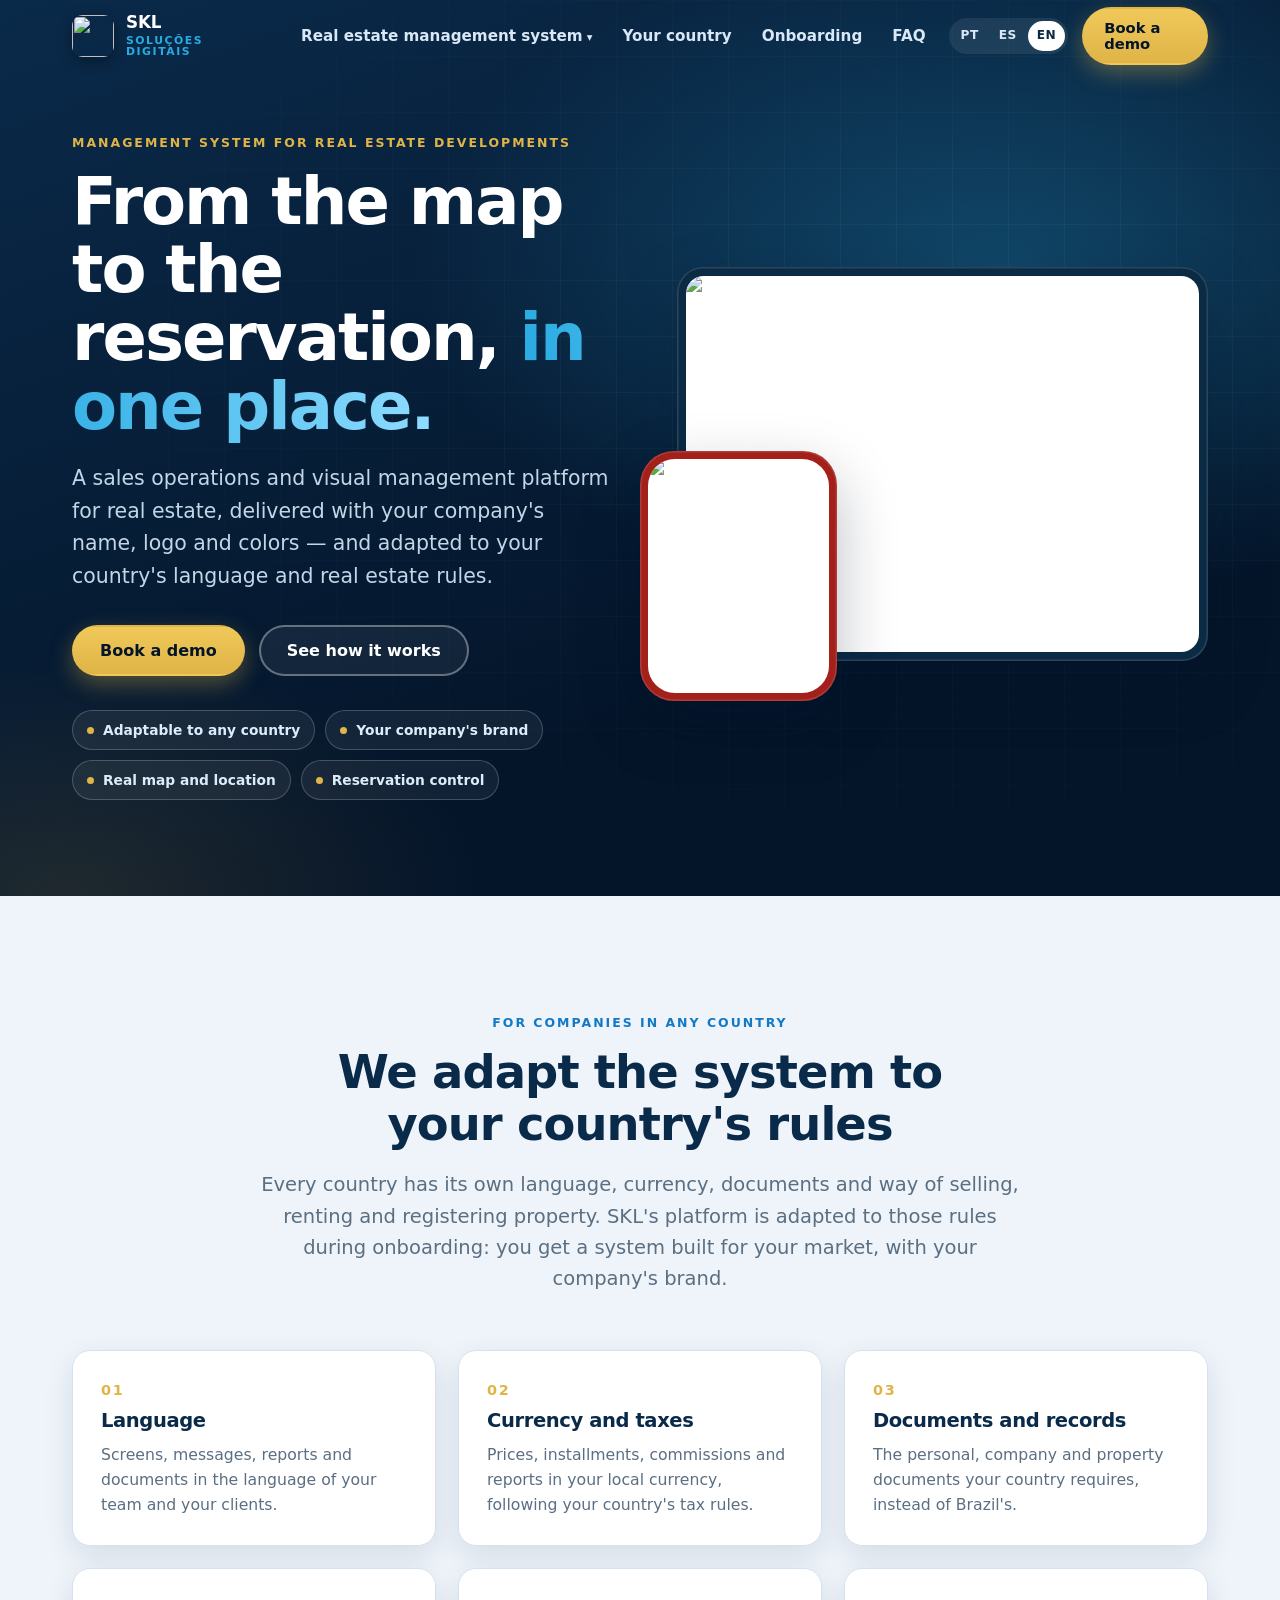
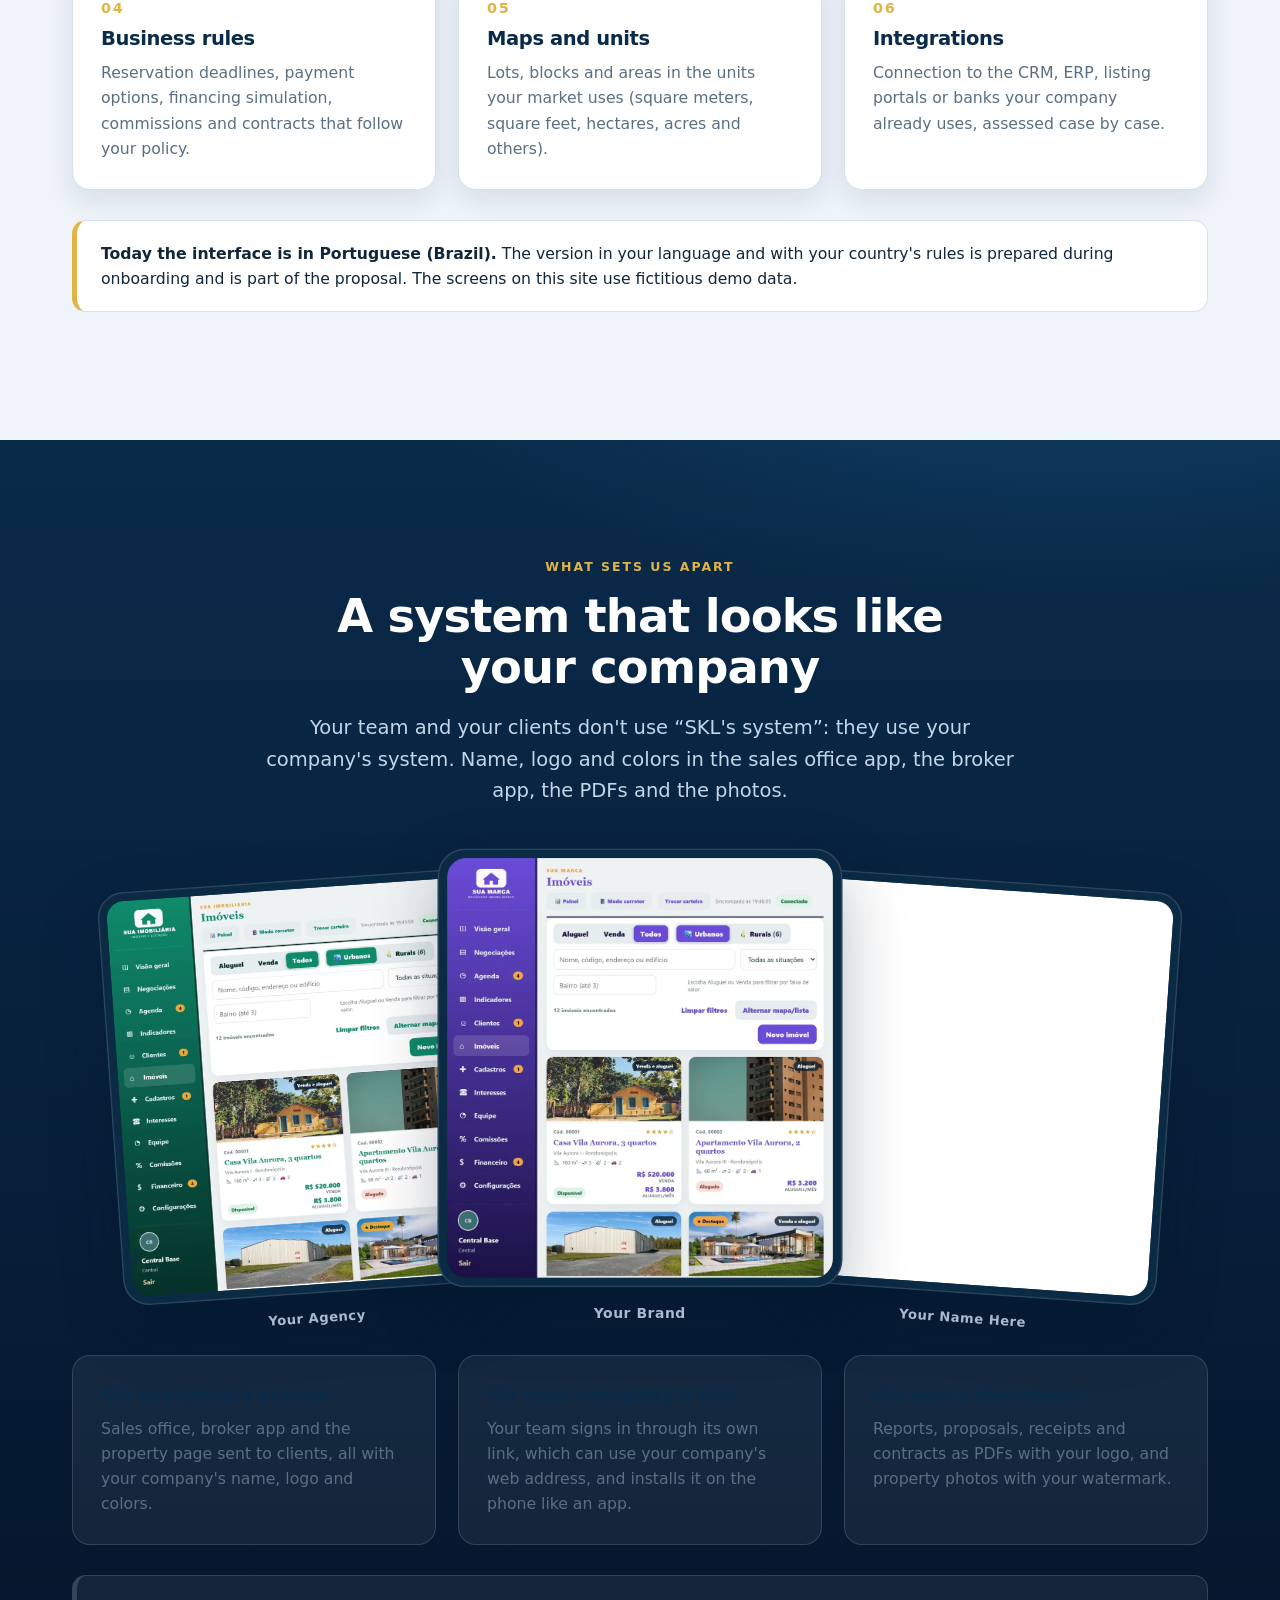
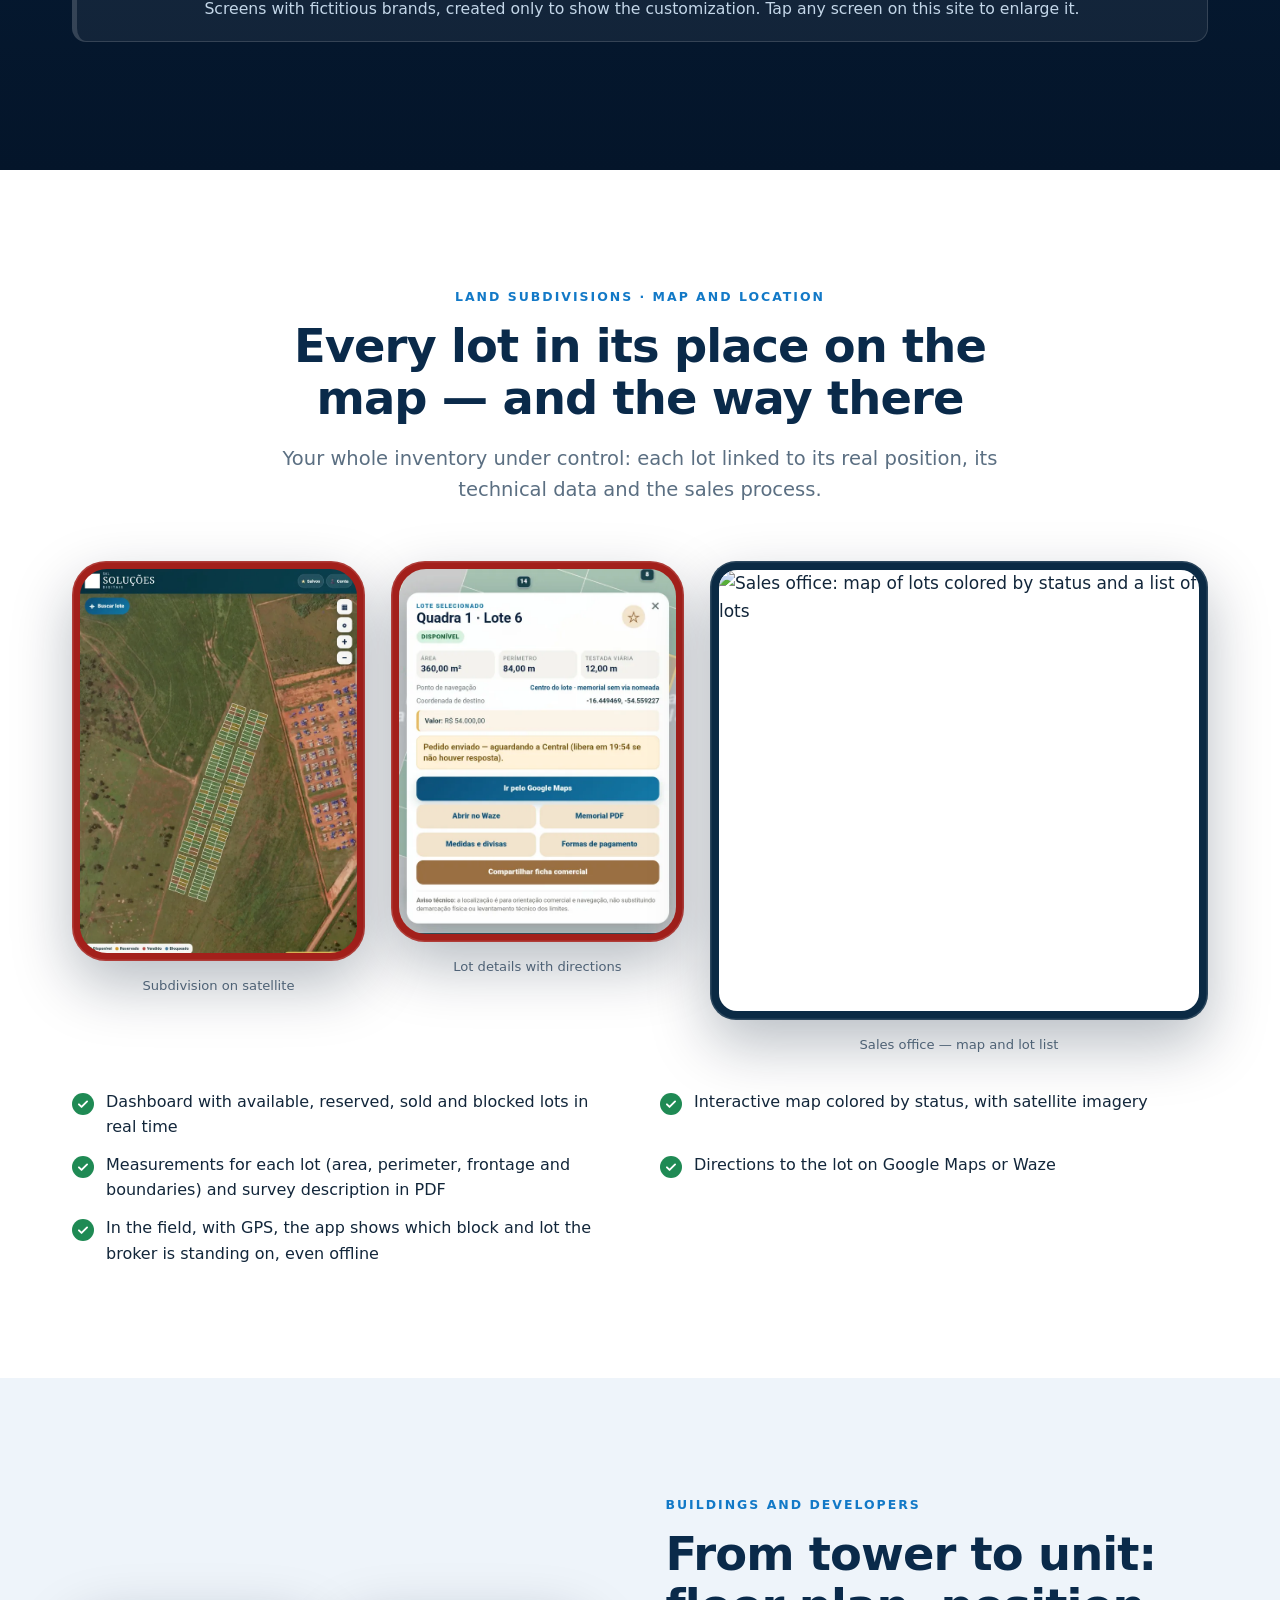
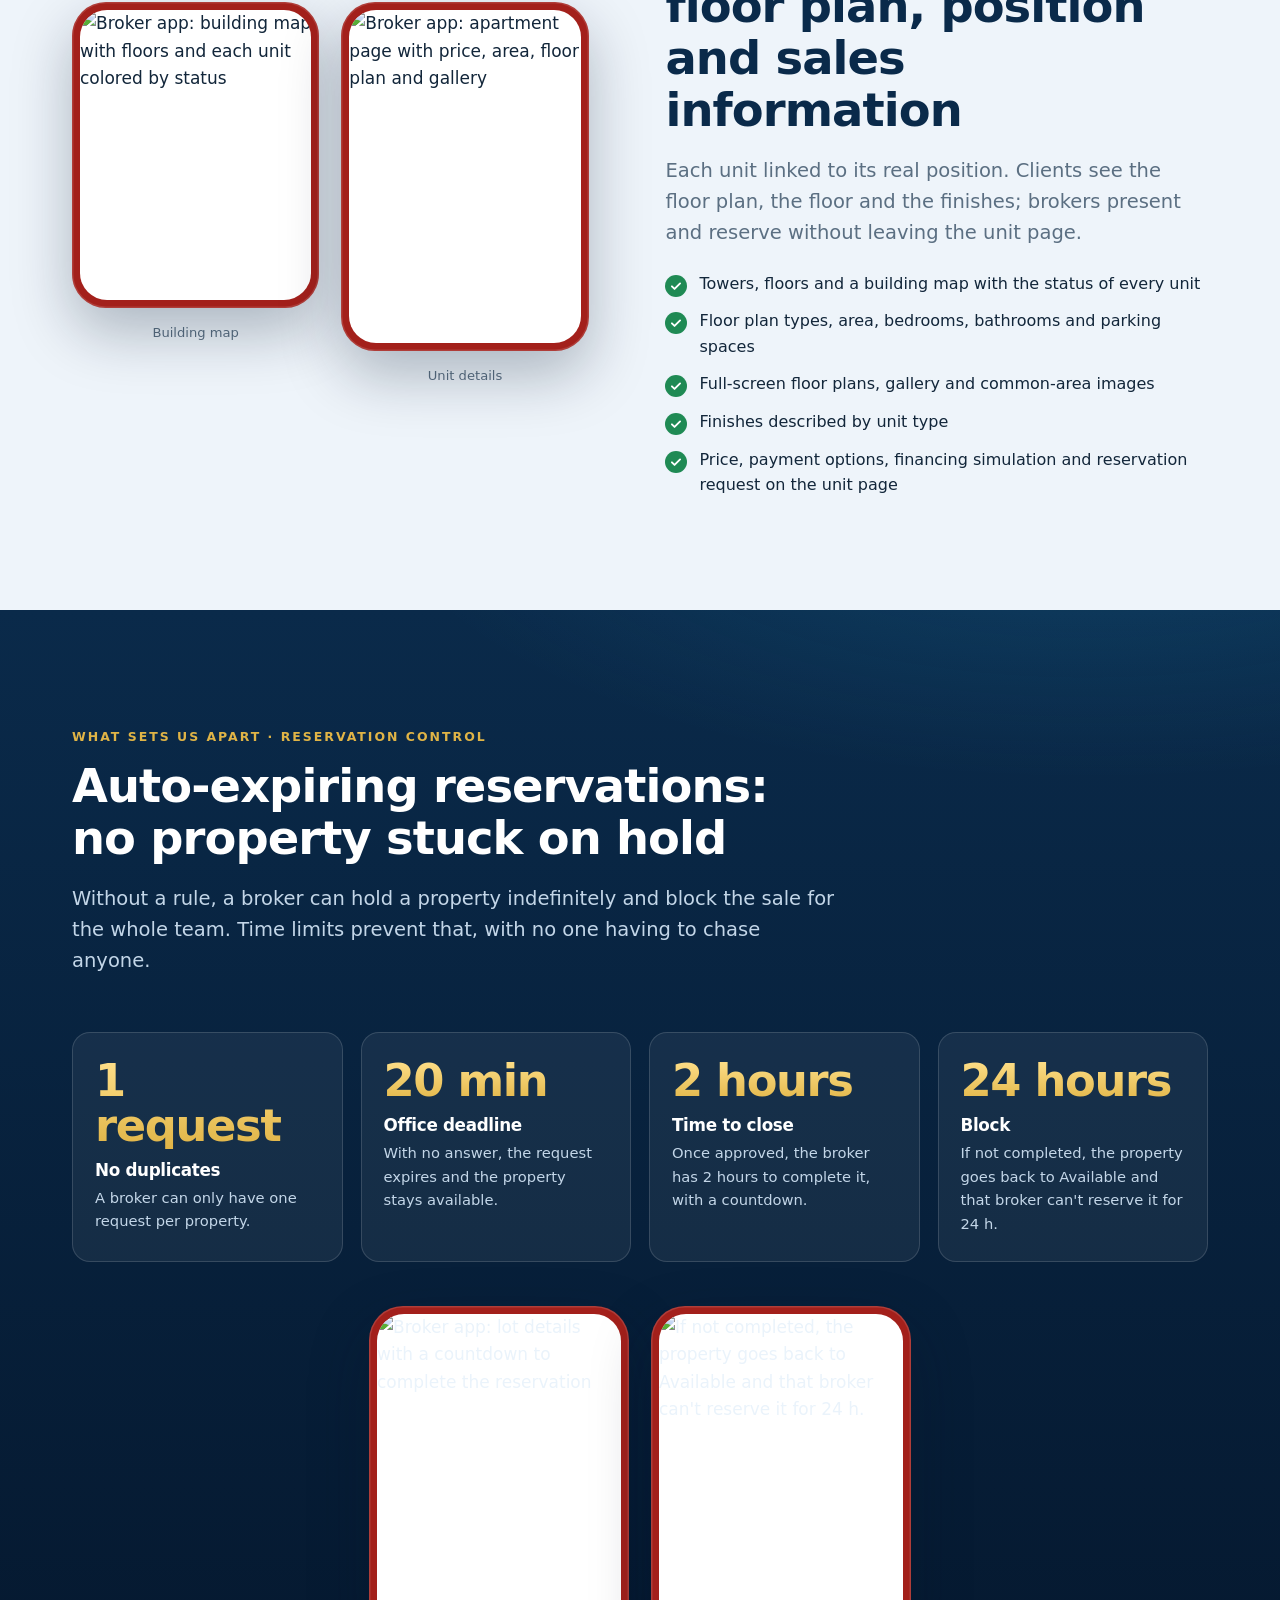
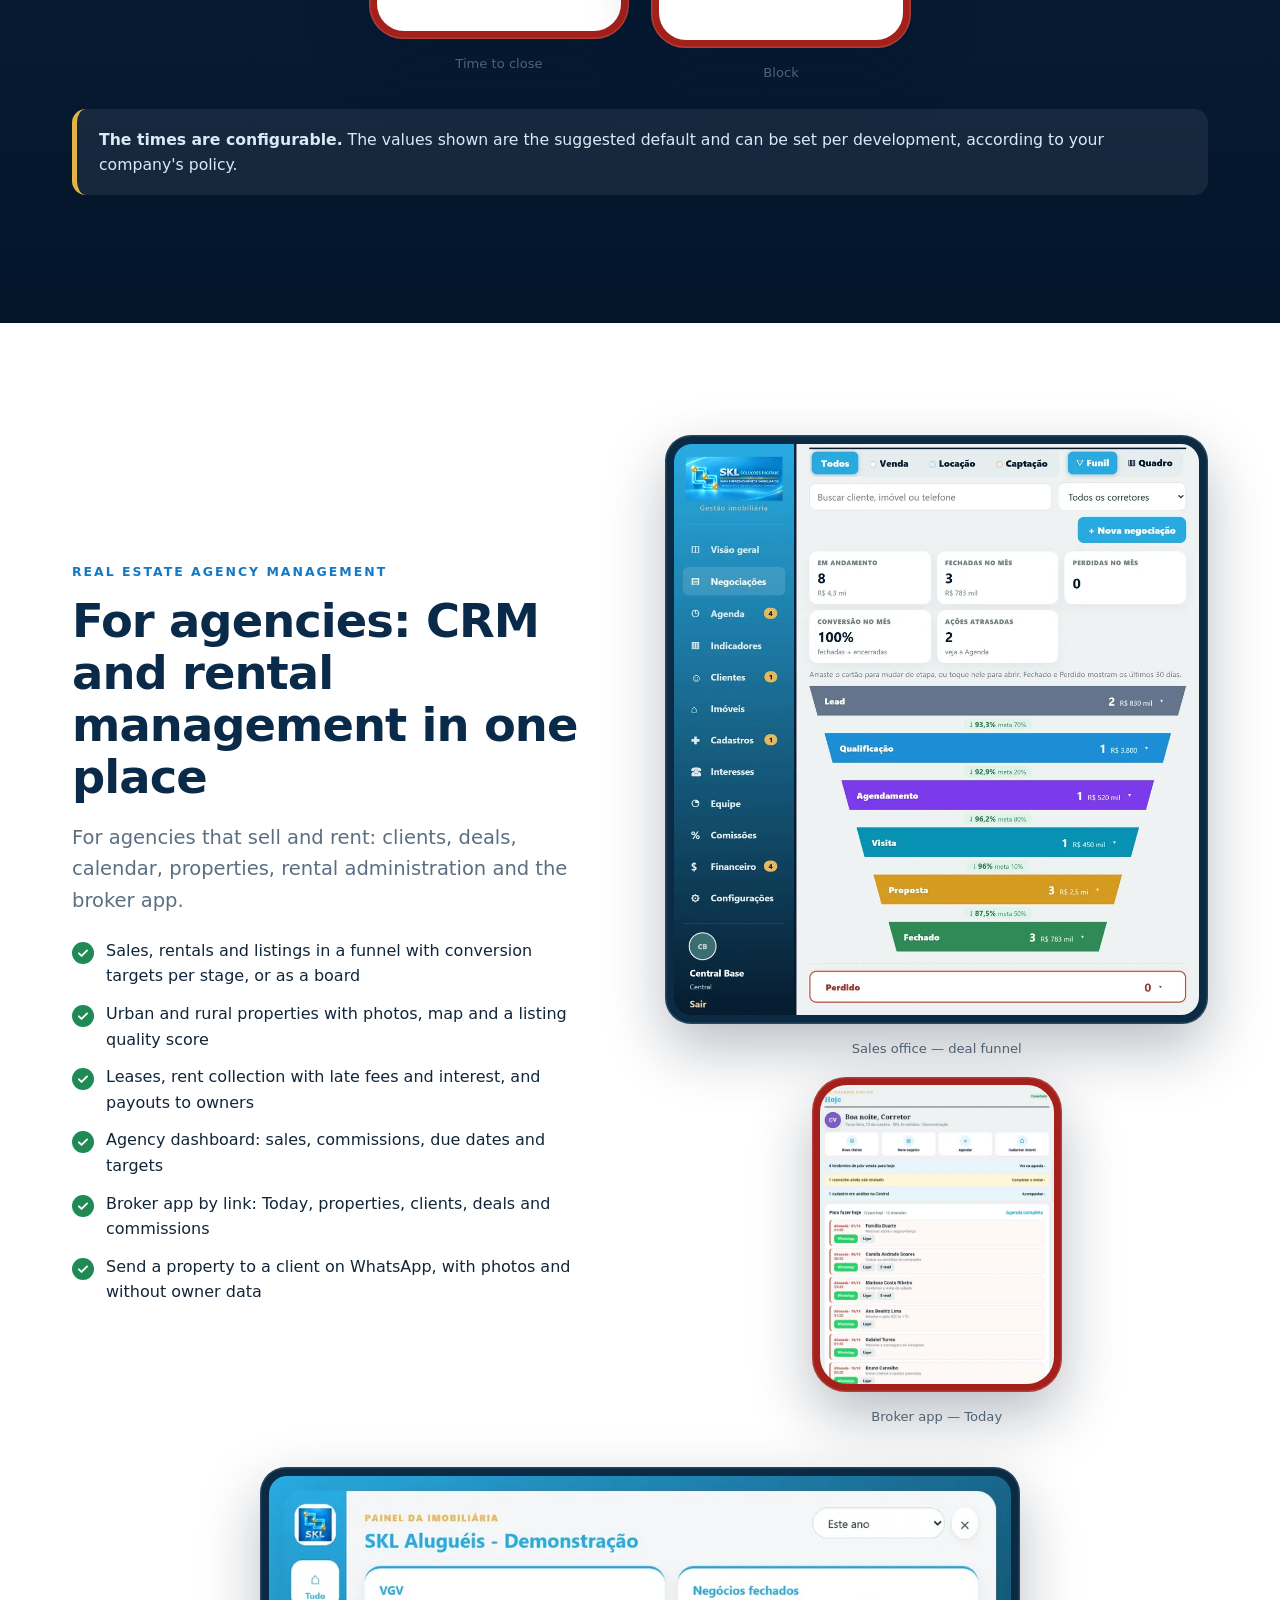
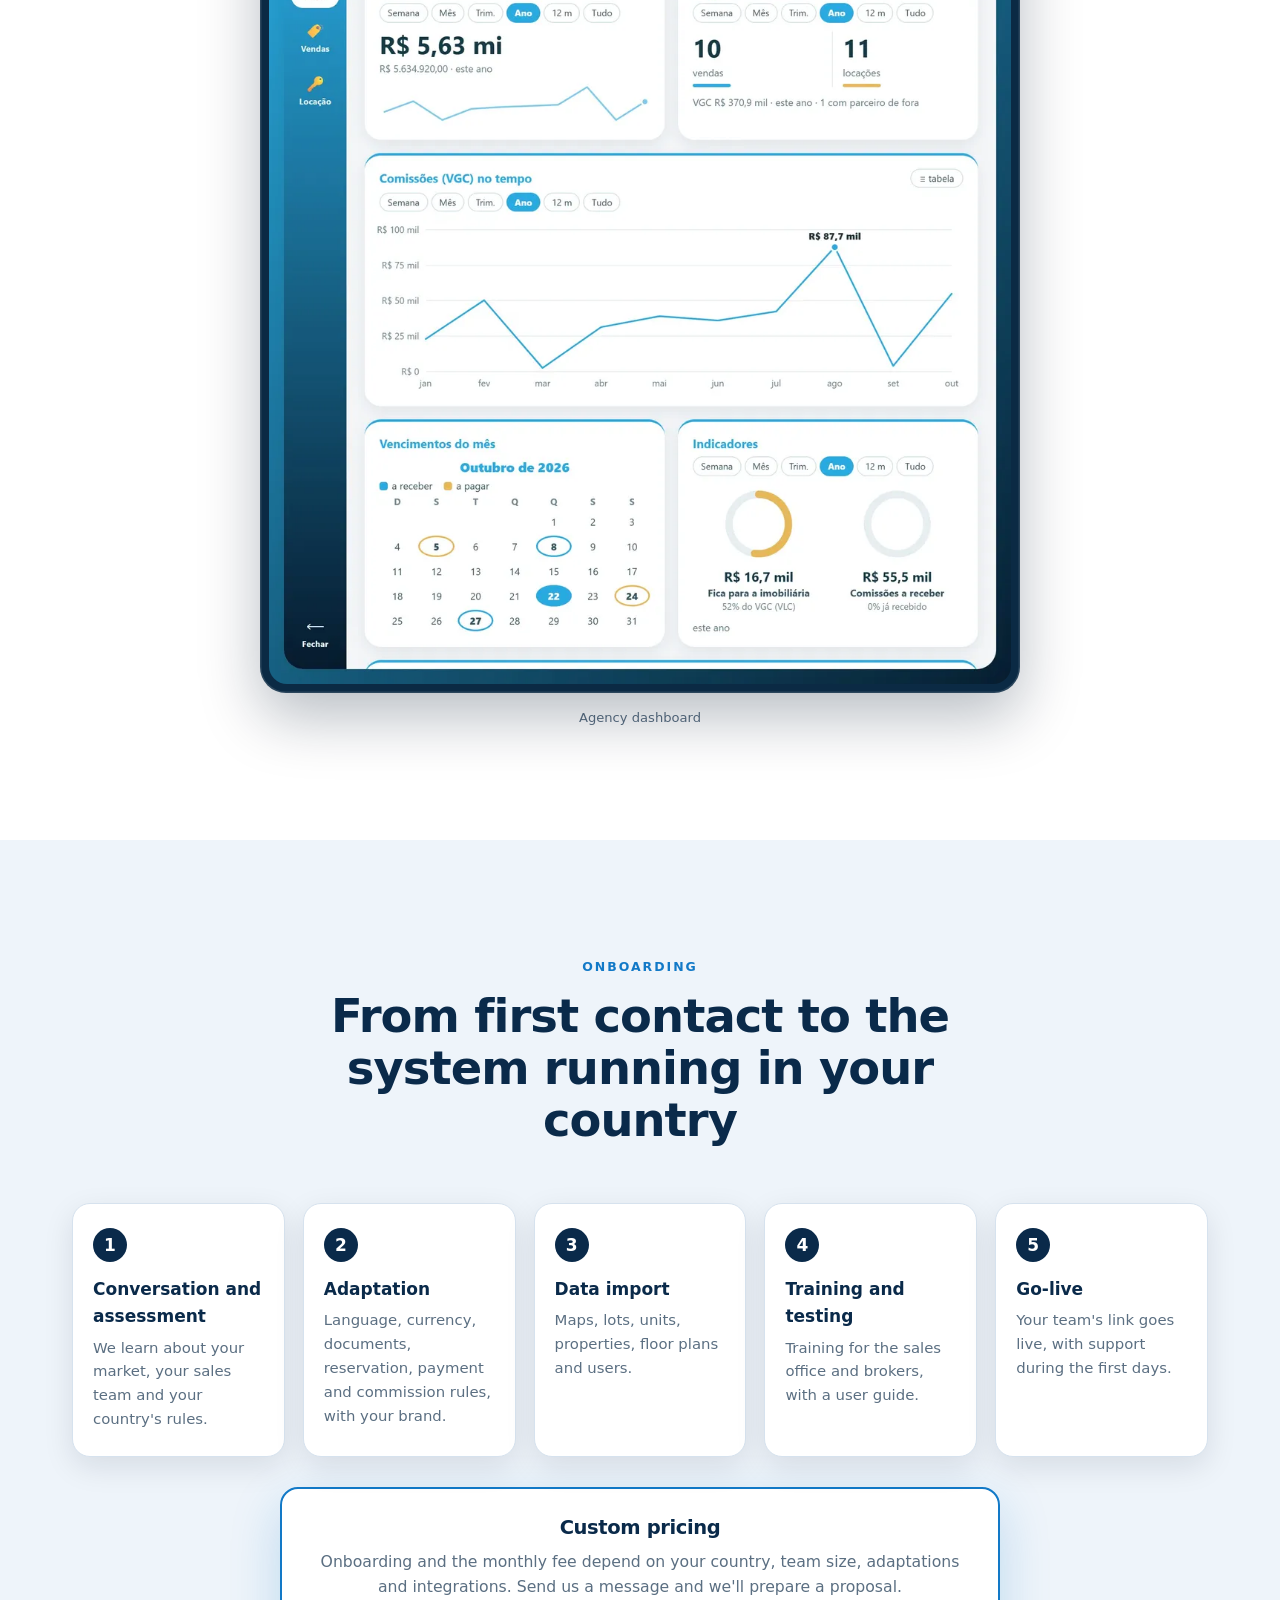
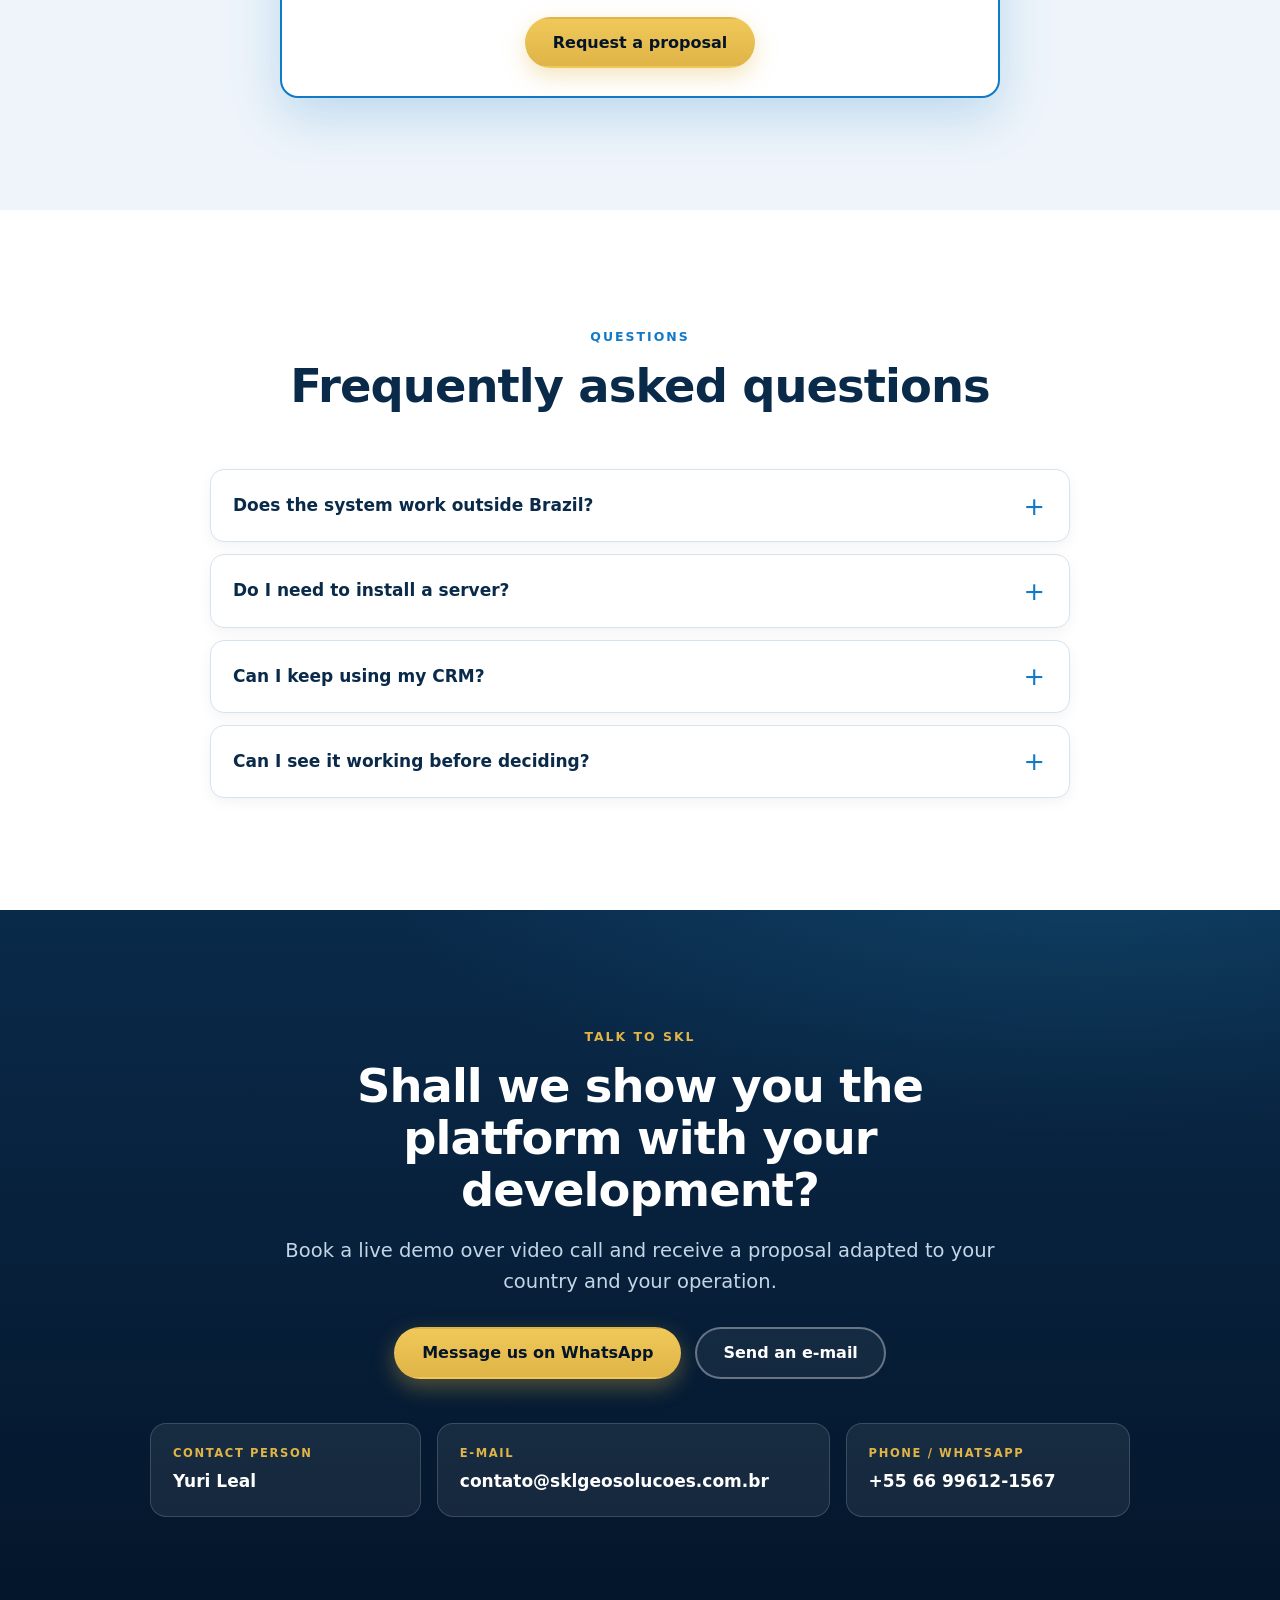
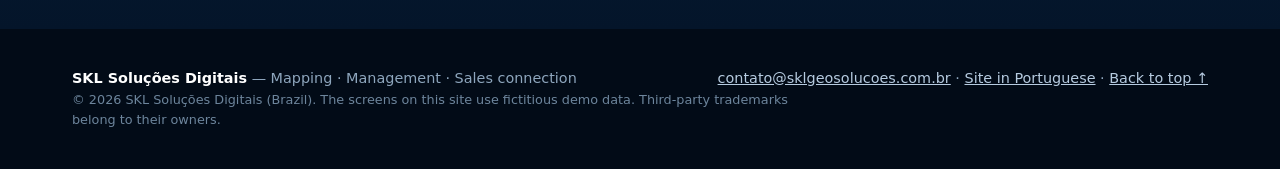
==== en/index.html @ e707799b "Versões em espanhol e inglês, seletor de idioma e seção 'se adapta às regras do seu país' Co-Authore" ====
<!doctype html>
<html lang="en">
<head>
<meta charset="utf-8">
<meta name="viewport" content="width=device-width, initial-scale=1">
<title>Software for land subdivisions, buildings and real estate agencies — SKL</title>
<meta name="description" content="Software for subdivisions, buildings and agencies: real map, live inventory, auto-expiring reservations and CRM, adapted to your country's rules.">
<meta name="theme-color" content="#04152a">
<link rel="canonical" href="https://sklgeosolucoes.com.br/en/">
<link rel="alternate" hreflang="pt-BR" href="https://sklgeosolucoes.com.br/">
<link rel="alternate" hreflang="es" href="https://sklgeosolucoes.com.br/es/">
<link rel="alternate" hreflang="en" href="https://sklgeosolucoes.com.br/en/">
<link rel="alternate" hreflang="x-default" href="https://sklgeosolucoes.com.br/">
<link rel="icon" type="image/png" sizes="32x32" href="../assets/favicon-32.png">
<link rel="apple-touch-icon" href="../assets/apple-touch-icon.png">
<meta property="og:type" content="website">
<meta property="og:locale" content="en_US">
<meta property="og:site_name" content="SKL Soluções Digitais">
<meta property="og:title" content="Software for land subdivisions, buildings and real estate agencies — SKL">
<meta property="og:description" content="Software for subdivisions, buildings and agencies: real map, live inventory, auto-expiring reservations and CRM, adapted to your country's rules.">
<meta property="og:url" content="https://sklgeosolucoes.com.br/en/">
<meta property="og:image" content="https://sklgeosolucoes.com.br/assets/og-image.jpg">
<meta name="twitter:card" content="summary_large_image">
<script>document.documentElement.className += ' js';</script>
<link rel="stylesheet" href="../style.css">
<script type="application/ld+json">{"@context":"https://schema.org","@type":"ProfessionalService","name":"SKL Soluções Digitais","description":"Software for subdivisions, buildings and agencies: real map, live inventory, auto-expiring reservations and CRM, adapted to your country's rules.","url":"https://sklgeosolucoes.com.br/en/","email":"contato@sklgeosolucoes.com.br","telephone":"+55 66 99612-1567","image":"https://sklgeosolucoes.com.br/assets/og-image.jpg","inLanguage":"en"}</script>
<script type="application/ld+json">{"@context":"https://schema.org","@type":"FAQPage","mainEntity":[{"@type":"Question","name":"Does the system work outside Brazil?","acceptedAnswer":{"@type":"Answer","text":"Yes. The platform runs in the cloud and is adapted during onboarding to your country's language, currency, documents and real estate rules. Today the interface is in Portuguese; the version in your language is part of the proposal."}},{"@type":"Question","name":"Do I need to install a server?","acceptedAnswer":{"@type":"Answer","text":"No. The system runs in the cloud and your team just signs in. Brokers use a link on iPhone, Android and computers."}},{"@type":"Question","name":"Can I keep using my CRM?","acceptedAnswer":{"@type":"Answer","text":"Yes. Where there is an integration, your CRM stays the official source and SKL turns that data into a visual, operational tool. Each integration is assessed case by case."}},{"@type":"Question","name":"Can I see it working before deciding?","acceptedAnswer":{"@type":"Answer","text":"Yes. We run a live demo over video call, with the application working, and you receive a tailored proposal."}}]}</script>
</head>
<body>
<a class="skip" href="#conteudo">Skip to content</a>

<header class="site-header" id="topo">
  <div class="wrap nav">
    <a class="brand" href="#topo" aria-label="SKL Soluções Digitais">
      <img src="../assets/logo.webp" width="42" height="42" alt="">
      <span>SKL<small>Soluções Digitais</small></span>
    </a>
    <button class="burger" type="button" aria-label="Open menu" aria-expanded="false" aria-controls="menu"><span></span></button>
    <nav class="menu" id="menu">
      <div class="menu-grupo">
        <button class="menu-topo" type="button" aria-expanded="false" aria-haspopup="true">Real estate management system<span aria-hidden="true">▾</span></button>
        <div class="submenu">
          <a href="#agencies">Rentals<small>Agencies: CRM and rental management</small></a>
          <a href="#buildings">Sales<small>Buildings, units and developers</small></a>
          <a href="#subdivisions">Land subdivisions<small>Blocks, lots, map and reservations</small></a>
        </div>
      </div>
      <a href="#your-country">Your country</a>
      <a href="#onboarding">Onboarding</a>
      <a href="#faq">FAQ</a>
      <div class="idiomas" aria-label="Idioma / Language"><a href="../index.html" hreflang="pt" lang="pt" title="Português">PT</a><a href="../es/" hreflang="es" lang="es" title="Español">ES</a><span aria-current="true" title="English">EN</span></div>
      <a class="btn btn--primary btn--sm" href="#contacto">Book a demo</a>
    </nav>
  </div>
</header>

<main id="conteudo">

<section class="hero">
  <div class="wrap hero-grid">
    <div>
      <span class="eyebrow">Management system for real estate developments</span>
      <h1>From the map to the reservation, <em>in one place.</em></h1>
      <p class="sub">A sales operations and visual management platform for real estate, delivered with your company's name, logo and colors — and adapted to your country's language and real estate rules.</p>
      <div class="cta-row">
        <a class="btn btn--primary" href="https://wa.me/5566996121567?text=Hello!%20I%20would%20like%20to%20book%20a%20demo%20of%20the%20SKL%20platform." target="_blank" rel="noopener">Book a demo</a>
        <a class="btn btn--ghost" href="#your-country">See how it works</a>
      </div>
      <div class="chips">
        <span class="chip">Adaptable to any country</span>
        <span class="chip">Your company's brand</span>
        <span class="chip">Real map and location</span>
        <span class="chip">Reservation control</span>
      </div>
    </div>
    <div class="hero-visual">
      <figure class="tablet device" style="margin:0"><img src="../assets/central-visao.webp" width="1100" height="807" fetchpriority="high" alt="Sales office: dashboard with available, reserved, sold and blocked units"></figure>
      <figure class="phone device" style="margin:0"><img src="../assets/app-reserva.webp" width="640" height="830" alt="Broker app: lot details with a countdown to complete the reservation"></figure>
    </div>
  </div>
</section>

<section class="section section--soft" id="your-country">
  <div class="wrap">
    <div class="head head--center"><span class="eyebrow">For companies in any country</span><h2>We adapt the system to your country's rules</h2><p class="lead">Every country has its own language, currency, documents and way of selling, renting and registering property. SKL's platform is adapted to those rules during onboarding: you get a system built for your market, with your company's brand.</p></div>
    <div class="grid grid--3 pais-itens">
      <article class="card reveal"><span class="pais-num">01</span><h3>Language</h3><p>Screens, messages, reports and documents in the language of your team and your clients.</p></article>
      <article class="card reveal"><span class="pais-num">02</span><h3>Currency and taxes</h3><p>Prices, installments, commissions and reports in your local currency, following your country's tax rules.</p></article>
      <article class="card reveal"><span class="pais-num">03</span><h3>Documents and records</h3><p>The personal, company and property documents your country requires, instead of Brazil's.</p></article>
      <article class="card reveal"><span class="pais-num">04</span><h3>Business rules</h3><p>Reservation deadlines, payment options, financing simulation, commissions and contracts that follow your policy.</p></article>
      <article class="card reveal"><span class="pais-num">05</span><h3>Maps and units</h3><p>Lots, blocks and areas in the units your market uses (square meters, square feet, hectares, acres and others).</p></article>
      <article class="card reveal"><span class="pais-num">06</span><h3>Integrations</h3><p>Connection to the CRM, ERP, listing portals or banks your company already uses, assessed case by case.</p></article>
    </div>
    <p class="note"><b>Today the interface is in Portuguese (Brazil).</b> The version in your language and with your country's rules is prepared during onboarding and is part of the proposal. The screens on this site use fictitious demo data.</p>
  </div>
</section>

<section class="section section--dark" id="marca">
  <div class="wrap">
    <div class="head head--center"><span class="eyebrow">What sets us apart</span><h2>A system that looks like your company</h2><p class="lead">Your team and your clients don't use “SKL's system”: they use your company's system. Name, logo and colors in the sales office app, the broker app, the PDFs and the photos.</p></div>
    <div class="marcas reveal">
      <figure class="shot shot--tablet"><div class="device"><img src="../assets/marca-verde.webp" width="1000" height="1089" loading="lazy" decoding="async" alt="Fictitious example: property screen with a green brand"></div><figcaption>Your Agency</figcaption></figure>
      <figure class="shot shot--tablet"><div class="device"><img src="../assets/marca-roxo.webp" width="1000" height="1089" loading="lazy" decoding="async" alt="Fictitious example: the same screen with a purple brand"></div><figcaption>Your Brand</figcaption></figure>
      <figure class="shot shot--tablet"><div class="device"><img src="../assets/marca-terra.webp" width="1000" height="1089" loading="lazy" decoding="async" alt="Fictitious example: the same screen with a terracotta brand"></div><figcaption>Your Name Here</figcaption></figure>
    </div>
    <div class="grid grid--3 marca-itens">
      <article class="card reveal"><h3>On everyone's screen</h3><p>Sales office, broker app and the property page sent to clients, all with your company's name, logo and colors.</p></article>
      <article class="card reveal"><h3>On your company's link</h3><p>Your team signs in through its own link, which can use your company's web address, and installs it on the phone like an app.</p></article>
      <article class="card reveal"><h3>On every document</h3><p>Reports, proposals, receipts and contracts as PDFs with your logo, and property photos with your watermark.</p></article>
    </div>
    <p class="note" style="text-align:center">Screens with fictitious brands, created only to show the customization. Tap any screen on this site to enlarge it.</p>
  </div>
</section>

<section class="section" id="subdivisions">
  <div class="wrap">
    <div class="head head--center"><span class="eyebrow">Land subdivisions · map and location</span><h2>Every lot in its place on the map — and the way there</h2><p class="lead">Your whole inventory under control: each lot linked to its real position, its technical data and the sales process.</p></div>
    <div class="loc-grid">
      <figure class="shot shot--phone"><div class="phone device"><img src="../assets/app-mapa-lotes.webp" width="720" height="996" loading="lazy" decoding="async" alt="Broker app: satellite image of the subdivision with lots colored by status"></div><figcaption>Subdivision on satellite</figcaption></figure>
      <figure class="shot shot--phone"><div class="phone device"><img src="../assets/app-lote-rota.webp" width="640" height="842" loading="lazy" decoding="async" alt="Broker app: lot details with coordinates, Google Maps, Waze and survey PDF"></div><figcaption>Lot details with directions</figcaption></figure>
      <figure class="shot shot--tablet"><div class="device"><img src="../assets/central-lotes.webp" width="1000" height="917" loading="lazy" decoding="async" alt="Sales office: map of lots colored by status and a list of lots"></div><figcaption>Sales office — map and lot list</figcaption></figure>
    </div>
    <ul class="checks grid grid--2" style="gap:12px 40px;margin-top:34px">
          <li>Dashboard with available, reserved, sold and blocked lots in real time</li>
          <li>Interactive map colored by status, with satellite imagery</li>
          <li>Measurements for each lot (area, perimeter, frontage and boundaries) and survey description in PDF</li>
          <li>Directions to the lot on Google Maps or Waze</li>
          <li>In the field, with GPS, the app shows which block and lot the broker is standing on, even offline</li>
    </ul>
  </div>
</section>

<section class="section section--soft" id="buildings">
  <div class="wrap split split--rev">
    <div>
      <span class="eyebrow">Buildings and developers</span>
      <h2>From tower to unit: floor plan, position and sales information</h2>
      <p class="lead">Each unit linked to its real position. Clients see the floor plan, the floor and the finishes; brokers present and reserve without leaving the unit page.</p>
      <ul class="checks">
          <li>Towers, floors and a building map with the status of every unit</li>
          <li>Floor plan types, area, bedrooms, bathrooms and parking spaces</li>
          <li>Full-screen floor plans, gallery and common-area images</li>
          <li>Finishes described by unit type</li>
          <li>Price, payment options, financing simulation and reservation request on the unit page</li>
      </ul>
    </div>
    <div class="split-media reveal">
      <div class="shots">
        <figure class="shot shot--phone"><div class="phone device"><img src="../assets/app-predio.webp" width="720" height="900" loading="lazy" decoding="async" alt="Broker app: building map with floors and each unit colored by status"></div><figcaption>Building map</figcaption></figure>
        <figure class="shot shot--phone"><div class="phone device"><img src="../assets/app-unidade.webp" width="720" height="1034" loading="lazy" decoding="async" alt="Broker app: apartment page with price, area, floor plan and gallery"></div><figcaption>Unit details</figcaption></figure>
      </div>
    </div>
  </div>
</section>

<section class="section section--dark" id="reservas">
  <div class="wrap">
    <div class="head"><span class="eyebrow">What sets us apart · reservation control</span><h2>Auto-expiring reservations: no property stuck on hold</h2><p class="lead">Without a rule, a broker can hold a property indefinitely and block the sale for the whole team. Time limits prevent that, with no one having to chase anyone.</p></div>
    <div class="steps4">
      <div class="step4 reveal"><span class="big">1 request</span><h3>No duplicates</h3><p>A broker can only have one request per property.</p></div>
      <div class="step4 reveal"><span class="big">20 min</span><h3>Office deadline</h3><p>With no answer, the request expires and the property stays available.</p></div>
      <div class="step4 reveal"><span class="big">2 hours</span><h3>Time to close</h3><p>Once approved, the broker has 2 hours to complete it, with a countdown.</p></div>
      <div class="step4 reveal"><span class="big">24 hours</span><h3>Block</h3><p>If not completed, the property goes back to Available and that broker can't reserve it for 24 h.</p></div>
    </div>
    <div class="shots">
      <figure class="shot shot--phone" style="max-width:260px"><div class="phone device"><img src="../assets/app-reserva.webp" width="640" height="830" loading="lazy" decoding="async" alt="Broker app: lot details with a countdown to complete the reservation"></div><figcaption>Time to close</figcaption></figure>
      <figure class="shot shot--phone" style="max-width:260px"><div class="phone device"><img src="../assets/app-bloqueio.webp" width="640" height="855" loading="lazy" decoding="async" alt="If not completed, the property goes back to Available and that broker can't reserve it for 24 h."></div><figcaption>Block</figcaption></figure>
    </div>
    <p class="callout"><b>The times are configurable.</b> The values shown are the suggested default and can be set per development, according to your company's policy.</p>
  </div>
</section>

<section class="section" id="agencies">
  <div class="wrap split">
    <div>
      <span class="eyebrow">Real estate agency management</span>
      <h2>For agencies: CRM and rental management in one place</h2>
      <p class="lead">For agencies that sell and rent: clients, deals, calendar, properties, rental administration and the broker app.</p>
      <ul class="checks">
          <li>Sales, rentals and listings in a funnel with conversion targets per stage, or as a board</li>
          <li>Urban and rural properties with photos, map and a listing quality score</li>
          <li>Leases, rent collection with late fees and interest, and payouts to owners</li>
          <li>Agency dashboard: sales, commissions, due dates and targets</li>
          <li>Broker app by link: Today, properties, clients, deals and commissions</li>
          <li>Send a property to a client on WhatsApp, with photos and without owner data</li>
      </ul>
    </div>
    <div class="split-media reveal" style="display:flex;gap:18px;align-items:flex-end;flex-wrap:wrap;justify-content:center">
      <figure class="shot shot--tablet" style="flex:1 1 300px"><div class="device"><img src="../assets/imob-funil.webp" width="1000" height="1089" loading="lazy" decoding="async" alt="Sales office: deals in a funnel with value per stage and conversion"></div><figcaption>Sales office — deal funnel</figcaption></figure>
      <figure class="shot shot--phone" style="flex:0 1 250px"><div class="phone device"><img src="../assets/app-imob-hoje.webp" width="640" height="818" loading="lazy" decoding="async" alt="Broker app: Today screen with alerts and the day's follow-ups"></div><figcaption>Broker app — Today</figcaption></figure>
    </div>
  </div>
  <div class="wrap" style="margin-top:40px">
    <div style="max-width:760px;margin:0 auto"><figure class="shot shot--tablet"><div class="device"><img src="../assets/imob-painel.webp" width="1000" height="1089" loading="lazy" decoding="async" alt="Agency dashboard with sales, commissions and due dates"></div><figcaption>Agency dashboard</figcaption></figure></div>
  </div>
</section>

<section class="section section--soft" id="onboarding">
  <div class="wrap">
    <div class="head head--center"><span class="eyebrow">Onboarding</span><h2>From first contact to the system running in your country</h2></div>
    <ol class="steps steps--5">
      <li><b>Conversation and assessment</b><span>We learn about your market, your sales team and your country's rules.</span></li>
      <li><b>Adaptation</b><span>Language, currency, documents, reservation, payment and commission rules, with your brand.</span></li>
      <li><b>Data import</b><span>Maps, lots, units, properties, floor plans and users.</span></li>
      <li><b>Training and testing</b><span>Training for the sales office and brokers, with a user guide.</span></li>
      <li><b>Go-live</b><span>Your team's link goes live, with support during the first days.</span></li>
    </ol>
    <div class="card plan plan--hl reveal" style="max-width:720px;margin:30px auto 0;text-align:center">
      <h3>Custom pricing</h3>
      <p>Onboarding and the monthly fee depend on your country, team size, adaptations and integrations. Send us a message and we'll prepare a proposal.</p>
      <p style="margin-top:18px"><a class="btn btn--primary" href="https://wa.me/5566996121567?text=Hello!%20I%20would%20like%20a%20proposal%20for%20the%20SKL%20platform%20for%20my%20country." target="_blank" rel="noopener">Request a proposal</a></p>
    </div>
  </div>
</section>

<section class="section" id="faq">
  <div class="wrap">
    <div class="head head--center"><span class="eyebrow">Questions</span><h2>Frequently asked questions</h2></div>
    <div class="faq">
      <details><summary>Does the system work outside Brazil?</summary><p>Yes. The platform runs in the cloud and is adapted during onboarding to your country's language, currency, documents and real estate rules. Today the interface is in Portuguese; the version in your language is part of the proposal.</p></details>
      <details><summary>Do I need to install a server?</summary><p>No. The system runs in the cloud and your team just signs in. Brokers use a link on iPhone, Android and computers.</p></details>
      <details><summary>Can I keep using my CRM?</summary><p>Yes. Where there is an integration, your CRM stays the official source and SKL turns that data into a visual, operational tool. Each integration is assessed case by case.</p></details>
      <details><summary>Can I see it working before deciding?</summary><p>Yes. We run a live demo over video call, with the application working, and you receive a tailored proposal.</p></details>
    </div>
  </div>
</section>

<section class="section section--dark contact" id="contacto">
  <div class="wrap">
    <span class="eyebrow">Talk to SKL</span>
    <h2>Shall we show you the platform with your development?</h2>
    <p class="lead">Book a live demo over video call and receive a proposal adapted to your country and your operation.</p>
    <div class="cta-row">
      <a class="btn btn--primary" href="https://wa.me/5566996121567?text=Hello!%20I%20would%20like%20to%20book%20a%20demo%20of%20the%20SKL%20platform." target="_blank" rel="noopener">Message us on WhatsApp</a>
      <a class="btn btn--ghost" href="mailto:contato@sklgeosolucoes.com.br?subject=SKL%20platform%20demo">Send an e-mail</a>
    </div>
    <div class="contact-cards">
      <div><small>Contact person</small><span>Yuri Leal</span></div>
      <div><small>E-mail</small><a href="mailto:contato@sklgeosolucoes.com.br">contato@sklgeosolucoes.com.br</a></div>
      <div><small>Phone / WhatsApp</small><a href="tel:+5566996121567">+55 66 99612-1567</a></div>
    </div>
  </div>
</section>

</main>

<footer class="site-footer">
  <div class="wrap">
    <div class="footer-row">
      <p><b style="color:#fff">SKL Soluções Digitais</b> — Mapping · Management · Sales connection</p>
      <p><a href="mailto:contato@sklgeosolucoes.com.br">contato@sklgeosolucoes.com.br</a> · <a href="../index.html" hreflang="pt-BR">Site in Portuguese</a> · <a href="#topo">Back to top ↑</a></p>
    </div>
    <p class="fine">© 2026 SKL Soluções Digitais (Brazil). The screens on this site use fictitious demo data. Third-party trademarks belong to their owners.</p>
  </div>
</footer>

<a class="wa-float btn btn--primary btn--sm" href="https://wa.me/5566996121567?text=Hello!%20I%20would%20like%20to%20know%20more%20about%20the%20SKL%20platform." target="_blank" rel="noopener" aria-label="WhatsApp">WhatsApp</a>

<script src="../site.js" defer></script>
</body>
</html>
---- style.css ----
/* SKL Soluções Digitais — site institucional
   Sem fontes nem scripts de terceiros: nada é carregado de fora (privacidade e velocidade). */

:root {
  --dk: #04152a;
  --navy: #0a2a4a;
  --blue: #1279c7;
  --cyan: #29abe2;
  --gold: #e0b446;
  --gold-dk: #b98a1c;
  --ink: #12263a;
  --muted: #5b6f82;
  --soft: #eef4fa;
  --line: #d6e2ee;
  --ok: #1f8a54;
  --bad: #b23a35;
  --radius: 18px;
  --shadow: 0 10px 30px rgba(4, 21, 42, .10);
  --shadow-lg: 0 24px 60px rgba(4, 21, 42, .28);
  --font: system-ui, -apple-system, "Segoe UI", Roboto, "Helvetica Neue", Arial, "Noto Sans", sans-serif;
  --wrap: 1180px;
}

*, *::before, *::after { box-sizing: border-box; }
html { scroll-behavior: smooth; scroll-padding-top: 84px; -webkit-text-size-adjust: 100%; }
body {
  margin: 0; font-family: var(--font); color: var(--ink); background: #fff;
  line-height: 1.6; font-size: 17px; -webkit-font-smoothing: antialiased; text-rendering: optimizeLegibility;
}
img { max-width: 100%; height: auto; display: block; }
a { color: var(--blue); }
h1, h2, h3, h4 { line-height: 1.12; margin: 0; letter-spacing: -.02em; }
p { margin: 0 0 1em; }
ul { margin: 0; padding: 0; list-style: none; }
:focus-visible { outline: 3px solid var(--cyan); outline-offset: 3px; border-radius: 6px; }

.skip { position: absolute; left: -999px; top: 8px; background: var(--gold); color: var(--dk); padding: 10px 16px; border-radius: 8px; z-index: 100; font-weight: 700; }
.skip:focus { left: 8px; }

.wrap { width: 100%; max-width: var(--wrap); margin-inline: auto; padding-inline: 22px; }
.section { padding-block: clamp(64px, 9vw, 112px); }
.section--soft { background: var(--soft); }
.section--dark { background: radial-gradient(1200px 500px at 85% -10%, rgba(41,171,226,.18), transparent 60%), linear-gradient(180deg, var(--navy), var(--dk)); color: #eaf3fb; }
.section--dark .lead, .section--dark p { color: #c3d6e8; }
.section--dark h2, .section--dark h3 { color: #fff; }

.eyebrow { display: inline-block; font-size: .78rem; font-weight: 800; letter-spacing: .16em; text-transform: uppercase; color: var(--blue); margin-bottom: 14px; }
.section--dark .eyebrow, .hero .eyebrow, .page-hero .eyebrow { color: var(--gold); }
h2 { font-size: clamp(1.9rem, 4vw, 2.9rem); font-weight: 800; color: var(--navy); max-width: 22ch; }
.head { margin-bottom: clamp(36px, 5vw, 56px); }
.head--center { text-align: center; }
.head--center h2 { margin-inline: auto; }
.lead { font-size: clamp(1.05rem, 1.6vw, 1.22rem); color: var(--muted); max-width: 62ch; margin-top: 18px; }
.head--center .lead { margin-inline: auto; }

/* Botões */
.btn { display: inline-flex; align-items: center; justify-content: center; gap: 10px; padding: 15px 26px; border-radius: 999px; font-weight: 800; font-size: 1rem; text-decoration: none; border: 2px solid transparent; cursor: pointer; transition: transform .15s ease, box-shadow .2s ease, background .2s ease; font-family: inherit; line-height: 1.1; }
.btn:hover { transform: translateY(-2px); }
.btn--primary { background: linear-gradient(180deg, #f0c85a, var(--gold)); color: var(--dk); box-shadow: 0 8px 22px rgba(224,180,70,.35); }
.btn--primary:hover { box-shadow: 0 12px 28px rgba(224,180,70,.5); }
.btn--ghost { color: #fff; border-color: rgba(255,255,255,.35); background: rgba(255,255,255,.06); }
.btn--ghost:hover { background: rgba(255,255,255,.14); }
.btn--outline { color: var(--navy); border-color: var(--navy); background: transparent; }
.btn--outline:hover { background: var(--navy); color: #fff; }
.btn--sm { padding: 11px 20px; font-size: .92rem; }

/* Cabeçalho */
.site-header { position: fixed; inset: 0 0 auto 0; z-index: 50; transition: background .25s ease, box-shadow .25s ease, backdrop-filter .25s; }
.site-header.scrolled { background: rgba(4, 21, 42, .88); backdrop-filter: saturate(140%) blur(14px); -webkit-backdrop-filter: saturate(140%) blur(14px); box-shadow: 0 6px 24px rgba(0,0,0,.25); }
.nav { display: flex; align-items: center; justify-content: space-between; gap: 20px; min-height: 72px; }
.brand { display: flex; align-items: center; gap: 12px; color: #fff; text-decoration: none; font-weight: 800; letter-spacing: -.01em; }
.brand img { width: 42px; height: 42px; border-radius: 11px; box-shadow: 0 4px 14px rgba(0,0,0,.35); }
.brand span { font-size: 1.05rem; line-height: 1.05; }
.brand small { display: block; font-size: .68rem; letter-spacing: .14em; font-weight: 700; color: var(--cyan); text-transform: uppercase; margin-top: 3px; }
.menu { display: flex; align-items: center; gap: 4px; }
.menu a:not(.btn) { color: #d9e8f6; text-decoration: none; font-weight: 600; font-size: .95rem; padding: 9px 13px; border-radius: 999px; white-space: nowrap; }
.menu a:not(.btn):hover { background: rgba(255,255,255,.1); color: #fff; }
.menu .btn { margin-left: 10px; }
/* Seletor de idioma (PT · ES · EN) */
.idiomas { display: flex; gap: 2px; margin-left: 6px; padding: 3px; border-radius: 999px; background: rgba(255,255,255,.08); }
.menu .idiomas a, .idiomas span { font-size: .76rem; font-weight: 800; letter-spacing: .04em; padding: 5px 9px; border-radius: 999px; color: #d9e8f6; text-decoration: none; }
.menu .idiomas a:hover { background: rgba(255,255,255,.14); color: #fff; }
.idiomas span { background: #fff; color: #0b2a44; }
.pais-num { display: block; font-weight: 850; color: var(--gold); font-size: .9rem; letter-spacing: .12em; margin-bottom: 8px; }
/* Aba com subabas (Sistema de gestão imobiliária) */
.menu-grupo { position: relative; }
.menu-topo { font: inherit; color: #d9e8f6; font-weight: 600; font-size: .95rem; padding: 9px 13px; border: 0; border-radius: 999px; background: none; cursor: pointer; white-space: nowrap; }
.menu-topo span { display: inline-block; margin-left: 4px; font-size: .75em; transition: transform .2s; }
.menu-topo:hover, .menu-grupo.aberto .menu-topo { background: rgba(255,255,255,.1); color: #fff; }
.submenu { position: absolute; top: calc(100% + 8px); left: 0; min-width: 300px; padding: 8px; border-radius: 16px; background: #fff; box-shadow: var(--shadow-lg); opacity: 0; visibility: hidden; transform: translateY(-6px); transition: opacity .18s, transform .18s, visibility .18s; z-index: 60; }
.submenu::before { content: ""; position: absolute; left: 0; right: 0; top: -10px; height: 10px; }
.menu-grupo:hover .submenu, .menu-grupo:focus-within .submenu, .menu-grupo.aberto .submenu { opacity: 1; visibility: visible; transform: none; }
.menu-grupo:hover .menu-topo span, .menu-grupo.aberto .menu-topo span { transform: rotate(180deg); }
.menu .submenu a { display: block; color: #0b2a44; padding: 11px 14px; border-radius: 12px; white-space: normal; font-weight: 700; }
.menu .submenu a:hover { background: #eef5fb; color: #0b2a44; }
.submenu a small { display: block; font-weight: 500; font-size: .82rem; color: var(--muted); margin-top: 2px; }
.burger { display: none; width: 46px; height: 46px; border: 0; border-radius: 12px; background: rgba(255,255,255,.1); cursor: pointer; position: relative; }
.burger span, .burger span::before, .burger span::after { position: absolute; left: 12px; right: 12px; height: 2px; background: #fff; border-radius: 2px; content: ""; transition: transform .25s, opacity .2s; }
.burger span { top: 22px; } .burger span::before { top: -7px; left: 0; right: 0; } .burger span::after { top: 7px; left: 0; right: 0; }
.nav-open .burger span { background: transparent; }
.nav-open .burger span::before { transform: translateY(7px) rotate(45deg); }
.nav-open .burger span::after { transform: translateY(-7px) rotate(-45deg); }

/* Hero */
.hero { position: relative; overflow: hidden; color: #fff; padding-top: 128px; padding-bottom: clamp(56px, 8vw, 96px);
  background: radial-gradient(900px 520px at 78% 30%, rgba(41,171,226,.30), transparent 65%), radial-gradient(700px 400px at 5% 100%, rgba(224,180,70,.12), transparent 60%), linear-gradient(160deg, #0a2a4a 0%, var(--dk) 70%); }
.hero::before { content: ""; position: absolute; inset: 0; background-image: linear-gradient(rgba(255,255,255,.035) 1px, transparent 1px), linear-gradient(90deg, rgba(255,255,255,.035) 1px, transparent 1px); background-size: 56px 56px; mask-image: radial-gradient(ellipse at 70% 40%, #000 20%, transparent 75%); -webkit-mask-image: radial-gradient(ellipse at 70% 40%, #000 20%, transparent 75%); pointer-events: none; }
.hero-grid { position: relative; display: grid; grid-template-columns: 1.02fr 1fr; gap: clamp(28px, 5vw, 64px); align-items: center; }
.hero h1 { font-size: clamp(2.3rem, 5.6vw, 4.1rem); font-weight: 850; letter-spacing: -.03em; line-height: 1.04; }
.hero h1 em { font-style: normal; background: linear-gradient(90deg, var(--cyan), #8fdcff); -webkit-background-clip: text; background-clip: text; color: transparent; }
.hero p.sub { font-size: clamp(1.05rem, 1.7vw, 1.28rem); color: #c3d6e8; max-width: 52ch; margin: 22px 0 32px; }
.cta-row { display: flex; flex-wrap: wrap; gap: 14px; }
.chips { display: flex; flex-wrap: wrap; gap: 10px; margin-top: 34px; }
.chip { font-size: .86rem; font-weight: 700; color: #dcecfa; padding: 8px 14px; border-radius: 999px; border: 1px solid rgba(255,255,255,.2); background: rgba(255,255,255,.06); }
.chip::before { content: ""; display: inline-block; width: 7px; height: 7px; border-radius: 50%; background: var(--gold); margin-right: 9px; vertical-align: 1px; }
.hero-visual { position: relative; min-height: 380px; }
.hero-visual .tablet { width: 100%; }
.hero-visual .phone { position: absolute; width: 37%; left: -7%; bottom: -10%; }

/* Molduras de aparelho */
.device { background: #0b2a44; border-radius: 26px; padding: 9px; box-shadow: var(--shadow-lg), inset 0 0 0 1.5px rgba(255,255,255,.13); }
.device img { border-radius: 18px; width: 100%; background: #fff; }
.phone.device { border-radius: 34px; padding: 8px; background: #a3201b; }
.phone.device img { border-radius: 27px; }
.device figcaption, .shot figcaption { font-size: .82rem; color: var(--muted); text-align: center; margin-top: 14px; }
.shot { margin: 0; }
.shot--phone { max-width: 320px; flex: 1 1 200px; }
.shots .shot--phone { max-width: 270px; }
.shot--tablet { max-width: 100%; }
.shot .device { transition: transform .35s ease; }
.shot:hover .device { transform: translateY(-4px); }
.shots { display: flex; gap: 22px; justify-content: center; align-items: flex-start; flex-wrap: wrap; }
/* Seção "com a cara da sua empresa": a mesma tela em 3 marcas, em leque */
.marcas { display: flex; justify-content: center; align-items: flex-end; margin: 10px auto 44px; max-width: 1060px; }
.marcas .shot { flex: 1 1 0; min-width: 0; }
.marcas .shot:nth-child(1) { transform: rotate(-4deg) translateY(18px); margin-right: -4%; z-index: 1; }
.marcas .shot:nth-child(2) { z-index: 2; transform: scale(1.06); }
.marcas .shot:nth-child(3) { transform: rotate(4deg) translateY(18px); margin-left: -4%; z-index: 1; }
.marcas figcaption { color: #c3d6e8; font-weight: 700; letter-spacing: .04em; }
.section--dark .card { background: rgba(255,255,255,.06); border-color: rgba(255,255,255,.14); box-shadow: none; }
.section--dark .note { background: rgba(255,255,255,.06); border-color: rgba(255,255,255,.14); color: #c3d6e8; }
/* Seção de localização: dois celulares e uma tela de tablet */
.loc-grid { display: grid; grid-template-columns: 1fr 1fr 1.7fr; gap: 26px; align-items: start; }
.loc-grid .shot--phone { max-width: none; }
/* Zoom: qualquer tela do site abre ampliada ao clicar */
.device img { cursor: zoom-in; }
.zoom-dica { position: absolute; right: 16px; bottom: 16px; background: rgba(4,21,42,.78); color: #fff; font-size: .78rem; font-weight: 700; padding: 6px 11px; border-radius: 999px; opacity: 0; transition: opacity .2s; pointer-events: none; }
.device { position: relative; }
.device:hover .zoom-dica { opacity: 1; }
.lb { position: fixed; inset: 0; z-index: 200; background: rgba(2,10,22,.94); display: flex; flex-direction: column; align-items: center; justify-content: center; padding: 56px 64px 20px; }
.lb[hidden] { display: none; }
.lb img { max-width: 100%; max-height: calc(100vh - 130px); object-fit: contain; border-radius: 14px; box-shadow: 0 30px 80px rgba(0,0,0,.5); background: #fff; }
.lb p { color: #dbe9f6; margin: 14px 0 0; text-align: center; font-size: .95rem; max-width: 760px; }
.lb button { position: absolute; border: 0; background: rgba(255,255,255,.12); color: #fff; width: 48px; height: 48px; border-radius: 50%; font-size: 1.5rem; cursor: pointer; }
.lb button:hover { background: rgba(255,255,255,.24); }
.lb .lb-fechar { top: 14px; right: 16px; }
.lb .lb-ant { left: 12px; top: 50%; transform: translateY(-50%); }
.lb .lb-prox { right: 12px; top: 50%; transform: translateY(-50%); }
body.lb-aberto { overflow: hidden; }
/* Galeria de telas (páginas de assunto): print + título + texto curto */
.galeria { display: grid; grid-template-columns: repeat(2, 1fr); gap: 52px 40px; align-items: start; }
.galeria--cel { grid-template-columns: repeat(4, 1fr); gap: 44px 28px; }
.galeria figcaption { display: none; }
.galeria--cel .phone.device img { aspect-ratio: 7 / 10; object-fit: cover; object-position: top; }
.galeria.galeria--cel .shot--phone { max-width: none; margin: 0; }
.galeria h3 { margin: 18px 0 6px; }
.galeria p { margin: 0; color: var(--muted); }
.galeria .shot--phone { max-width: 260px; margin: 0 auto; }

/* Grades e cartões */
.grid { display: grid; gap: 22px; }
.grid--2 { grid-template-columns: repeat(2, 1fr); }
.grid--3 { grid-template-columns: repeat(3, 1fr); }
.card { background: #fff; border: 1px solid var(--line); border-radius: var(--radius); padding: 28px; box-shadow: var(--shadow); transition: transform .25s ease, box-shadow .25s ease; }
.card:hover { transform: translateY(-4px); box-shadow: 0 18px 44px rgba(4,21,42,.16); }
.card h3 { font-size: 1.22rem; color: var(--navy); margin-bottom: 10px; }
.card p { color: var(--muted); margin: 0; font-size: .98rem; }
.num { display: inline-grid; place-items: center; width: 38px; height: 38px; border-radius: 12px; background: var(--soft); color: var(--blue); font-weight: 850; font-size: .95rem; margin-bottom: 16px; }
.problem .hoje, .problem .com { font-size: .95rem; margin: 0 0 10px; color: var(--muted); }
.problem .hoje b { color: var(--bad); }
.problem .com { color: var(--ink); }
.problem .com b { color: var(--ok); }
.note { margin-top: 30px; padding: 20px 24px; border-radius: 14px; background: #fff; border: 1px solid var(--line); border-left: 5px solid var(--gold); color: var(--ink); font-size: .98rem; }
.product .icon { width: 52px; height: 52px; border-radius: 15px; display: grid; place-items: center; margin-bottom: 18px; background: linear-gradient(135deg, var(--blue), var(--cyan)); box-shadow: 0 8px 18px rgba(18,121,199,.35); }
.product .icon svg { width: 26px; height: 26px; stroke: #fff; fill: none; stroke-width: 2; stroke-linecap: round; stroke-linejoin: round; }

/* Listas com marcador */
.checks { display: grid; gap: 12px; margin: 22px 0 0; }
.checks li { position: relative; padding-left: 34px; color: var(--ink); font-size: 1rem; }
.checks li::before { content: ""; position: absolute; left: 0; top: 4px; width: 22px; height: 22px; border-radius: 50%; background: var(--ok) url("data:image/svg+xml,%3Csvg xmlns='http://www.w3.org/2000/svg' viewBox='0 0 24 24' fill='none' stroke='white' stroke-width='3.2' stroke-linecap='round' stroke-linejoin='round'%3E%3Cpath d='M5 12.5l4.5 4.5L19 7.5'/%3E%3C/svg%3E") center / 14px no-repeat; }
.section--dark .checks li { color: #dbe9f6; }
.section--dark .checks li::before { background-color: var(--cyan); }
.checks--tight { gap: 9px; }

/* Layout texto + imagem */
.split { display: grid; grid-template-columns: 1fr 1.05fr; gap: clamp(30px, 6vw, 80px); align-items: center; }
.split--rev .split-media { order: -1; }
.split-media { min-width: 0; }
/* Seções de texto longo: a imagem acompanha a rolagem em vez de ficar solta lá embaixo */
.split--top { align-items: start; }
.split--top .split-media { position: sticky; top: 100px; }
.tag { display: inline-block; font-size: .8rem; font-weight: 800; color: var(--blue); background: #e3effa; padding: 5px 12px; border-radius: 999px; margin: 0 8px 8px 0; }
.callout { margin-top: 26px; padding: 18px 22px; border-radius: 14px; background: var(--soft); border-left: 5px solid var(--cyan); color: var(--ink); font-size: .98rem; }
.section--soft .callout { background: #fff; }
.section--dark .callout { background: rgba(255,255,255,.07); color: #dbe9f6; border-left-color: var(--gold); }

/* Reservas — passos com números grandes */
.steps4 { display: grid; grid-template-columns: repeat(4, 1fr); gap: 18px; margin: 8px 0 44px; counter-reset: s; }
.step4 { position: relative; padding: 26px 22px; border-radius: var(--radius); background: rgba(255,255,255,.06); border: 1px solid rgba(255,255,255,.14); }
.step4 .big { display: block; font-size: clamp(2rem, 3.6vw, 2.8rem); font-weight: 850; letter-spacing: -.03em; line-height: 1; background: linear-gradient(180deg, #ffe08a, var(--gold)); -webkit-background-clip: text; background-clip: text; color: transparent; }
.step4 h3 { font-size: 1.05rem; margin: 12px 0 6px; }
.step4 p { font-size: .92rem; margin: 0; }
.rules { display: grid; grid-template-columns: repeat(2, 1fr); gap: 22px; margin-top: 34px; }
.rules h3 { font-size: 1rem; text-transform: uppercase; letter-spacing: .1em; color: var(--gold); margin-bottom: 14px; }

/* Integração */
.diagram { display: grid; grid-template-columns: 1fr auto 1fr; gap: 18px; align-items: center; margin-bottom: 42px; }
.node { padding: 26px; border-radius: var(--radius); text-align: center; background: #fff; border: 1px solid var(--line); box-shadow: var(--shadow); }
.node b { display: block; color: var(--navy); font-size: 1.15rem; margin-bottom: 6px; }
.node span { color: var(--muted); font-size: .92rem; }
.node--skl { background: linear-gradient(135deg, var(--navy), var(--blue)); border: 0; }
.node--skl b, .node--skl span { color: #fff; }
.link { text-align: center; color: var(--blue); font-weight: 800; font-size: .9rem; }
.link big { display: block; font-size: 2.2rem; line-height: 1; }
.steps { display: grid; grid-template-columns: repeat(4, 1fr); gap: 18px; counter-reset: st; list-style: none; margin: 0; padding: 0; }
.steps--5 { grid-template-columns: repeat(5, 1fr); }
.steps li { position: relative; counter-increment: st; background: #fff; border: 1px solid var(--line); border-radius: var(--radius); padding: 24px 20px; box-shadow: var(--shadow); }
.steps li::before { content: counter(st); display: grid; place-items: center; width: 34px; height: 34px; border-radius: 50%; background: var(--navy); color: #fff; font-weight: 850; margin-bottom: 14px; }
.steps li b { display: block; color: var(--navy); margin-bottom: 6px; }
.steps li span { color: var(--muted); font-size: .93rem; display: block; }

/* Planos */
.plan { display: flex; flex-direction: column; }
.plan .badge { align-self: flex-start; font-size: .75rem; font-weight: 800; letter-spacing: .1em; text-transform: uppercase; color: var(--dk); background: var(--gold); padding: 5px 12px; border-radius: 999px; margin-bottom: 14px; }
.plan--hl { border: 2px solid var(--blue); box-shadow: 0 18px 50px rgba(18,121,199,.22); }
.plan .price { margin-top: auto; padding-top: 22px; }
.plan .price b { display: block; font-size: 1.25rem; color: var(--navy); }
.plan .price span { color: var(--muted); font-size: .9rem; }

/* Perfis */
.roles { grid-template-columns: repeat(3, 1fr); }

/* FAQ */
.faq { max-width: 860px; margin-inline: auto; display: grid; gap: 12px; }
.faq details { background: #fff; border: 1px solid var(--line); border-radius: 14px; padding: 4px 22px; box-shadow: 0 4px 14px rgba(4,21,42,.05); }
.faq summary { cursor: pointer; list-style: none; padding: 18px 34px 18px 0; font-weight: 750; color: var(--navy); position: relative; }
.faq summary::-webkit-details-marker { display: none; }
.faq summary::after { content: "+"; position: absolute; right: 2px; top: 50%; transform: translateY(-50%); font-size: 1.6rem; color: var(--blue); font-weight: 400; transition: transform .2s; }
.faq details[open] summary::after { transform: translateY(-50%) rotate(45deg); }
.faq details p { color: var(--muted); padding-bottom: 8px; margin: 0 0 12px; }

/* Contato e rodapé */
.contact { text-align: center; }
.contact h2 { margin-inline: auto; color: #fff; max-width: 20ch; }
.contact .lead { margin-inline: auto; }
.contact .cta-row { justify-content: center; margin-top: 30px; }
.contact-cards { display: grid; grid-template-columns: 1fr 1.45fr 1.05fr; gap: 16px; margin: 44px auto 0; max-width: 980px; text-align: left; }
.contact-cards div { padding: 20px 22px; border-radius: 16px; background: rgba(255,255,255,.07); border: 1px solid rgba(255,255,255,.16); }
.contact-cards small { display: block; color: var(--gold); font-weight: 800; letter-spacing: .14em; text-transform: uppercase; font-size: .72rem; margin-bottom: 6px; }
.contact-cards a, .contact-cards span { color: #fff; font-weight: 700; overflow-wrap: anywhere; text-decoration: none; }
.contact-cards a:hover { text-decoration: underline; }
.site-footer { background: #020b17; color: #8ea6bd; padding: 38px 0; font-size: .9rem; }
.footer-row { display: flex; flex-wrap: wrap; gap: 18px 40px; justify-content: space-between; align-items: center; }
.site-footer a { color: #b6cbe0; }
.site-footer p { margin: 0; }
.fine { margin-top: 18px; font-size: .8rem; color: #6d859c; max-width: 90ch; }

/* Páginas internas (uma por assunto de busca) */
.page-hero { position: relative; overflow: hidden; color: #fff; padding: 132px 0 clamp(48px, 7vw, 84px);
  background: radial-gradient(800px 420px at 85% 10%, rgba(41,171,226,.28), transparent 65%), linear-gradient(160deg, #0a2a4a 0%, var(--dk) 75%); }
.page-hero h1 { font-size: clamp(2rem, 4.6vw, 3.3rem); font-weight: 850; letter-spacing: -.03em; max-width: 22ch; }
.page-hero .lead { color: #c3d6e8; max-width: 64ch; }
.crumbs { font-size: .85rem; color: #9db6cd; margin-bottom: 18px; }
.crumbs a { color: #c3d6e8; }
.crumbs span { margin: 0 8px; opacity: .6; }
.related { display: grid; grid-template-columns: repeat(auto-fit, minmax(230px, 1fr)); gap: 16px; }
.related a { display: block; padding: 20px 22px; border-radius: 16px; background: #fff; border: 1px solid var(--line); text-decoration: none; color: var(--navy); font-weight: 750; transition: transform .2s, box-shadow .2s; box-shadow: var(--shadow); }
.related a:hover { transform: translateY(-3px); box-shadow: 0 16px 36px rgba(4,21,42,.16); }
.related a small { display: block; font-weight: 500; color: var(--muted); margin-top: 4px; font-size: .88rem; }
.link-cards { display: grid; grid-template-columns: repeat(auto-fit, minmax(210px, 1fr)); gap: 14px; margin-top: 26px; }
.link-cards a { display: block; padding: 18px 20px; border-radius: 14px; background: #fff; border: 1px solid var(--line); text-decoration: none; color: var(--navy); font-weight: 750; box-shadow: 0 4px 14px rgba(4,21,42,.06); transition: transform .2s, border-color .2s; }
.link-cards a:hover { transform: translateY(-3px); border-color: var(--blue); }
.link-cards a small { display: block; font-weight: 500; color: var(--muted); margin-top: 4px; font-size: .86rem; }
.wa-float { position: fixed; right: 16px; bottom: 16px; z-index: 40; display: none; }
.wa-float.btn { width: auto; padding: 13px 20px; box-shadow: 0 10px 28px rgba(0,0,0,.35); }

/* Entrada suave (só se o JavaScript estiver ativo) */
.js .reveal { opacity: 0; transform: translateY(22px); transition: opacity .7s ease, transform .7s ease; }
.js .reveal.in { opacity: 1; transform: none; }

/* Responsivo */
@media (max-width: 1020px) {
  .galeria--cel { grid-template-columns: repeat(2, 1fr); }
  .hero-grid, .split { grid-template-columns: 1fr; }
  .split--rev .split-media { order: 0; }
  .split--top .split-media { position: static; }
  .hero-visual { max-width: 640px; margin: 10px auto 0; }
  .hero-visual .phone { left: 2%; bottom: -14%; width: 32%; }
  .steps4 { grid-template-columns: repeat(2, 1fr); }
  .steps, .steps--5 { grid-template-columns: repeat(2, 1fr); }
  .grid--3, .roles { grid-template-columns: repeat(2, 1fr); }
  h2 { max-width: none; }
}
@media (max-width: 1080px) {
  .burger { display: block; }
  .menu { position: fixed; inset: 72px 0 auto 0; flex-direction: column; align-items: stretch; gap: 4px; padding: 16px 22px 26px; background: rgba(4,21,42,.97); backdrop-filter: blur(14px); transform: translateY(-120%); transition: transform .3s ease; box-shadow: 0 20px 40px rgba(0,0,0,.4); visibility: hidden; }
  .nav-open .menu { transform: none; visibility: visible; }
  .menu a:not(.btn) { padding: 14px 16px; font-size: 1.05rem; }
  .menu .btn { margin: 10px 0 0; }
  .loc-grid { grid-template-columns: 1fr 1fr; }
  .loc-grid .shot--tablet { grid-column: 1 / -1; }
  .menu-topo { width: 100%; text-align: left; padding: 14px 16px; font-size: 1.05rem; border-radius: 14px; }
  .idiomas { align-self: flex-start; margin: 8px 0 0 12px; }
  .menu .idiomas a, .idiomas span { padding: 8px 14px; font-size: .9rem; }
  .submenu { position: static; min-width: 0; margin: 2px 0 6px 12px; padding: 0; background: none; box-shadow: none; opacity: 1; visibility: visible; transform: none; display: none; }
  .menu-grupo.aberto .submenu { display: block; }
  .menu .submenu a { color: #d9e8f6; padding: 11px 16px; font-weight: 600; }
  .menu .submenu a:hover { background: rgba(255,255,255,.1); color: #fff; }
  .submenu a small { color: #9fb6cc; }
  .site-header { background: rgba(4,21,42,.92); }
}
@media (max-width: 820px) {
  .wa-float { display: block; }
}
@media (max-width: 680px) {
  .galeria { grid-template-columns: 1fr; gap: 40px; }
  .galeria--cel { grid-template-columns: 1fr 1fr; gap: 30px 16px; }
  .galeria--cel h3 { font-size: 1rem; }
  .marcas { flex-direction: column; align-items: center; gap: 22px; }
  .marcas .shot { transform: none !important; margin: 0 !important; width: 100%; max-width: 440px; }
  .zoom-dica { opacity: .9; font-size: .66rem; padding: 4px 8px; right: 10px; bottom: 10px; }
  .lb { padding: 56px 8px 16px; }
  .lb .lb-ant, .lb .lb-prox { top: auto; bottom: 14px; transform: none; }
  body { font-size: 16px; }
  .grid--2, .grid--3, .roles, .rules, .contact-cards, .steps4, .steps, .steps--5 { grid-template-columns: 1fr; }
  .diagram { grid-template-columns: 1fr; }
  .link big { transform: rotate(90deg); display: inline-block; }
  .hero { padding-top: 112px; }
  .hero-visual { margin-bottom: 40px; }
  .btn { width: 100%; }
  .cta-row { flex-direction: column; }
  .card { padding: 22px; }
  .shot--phone { max-width: 280px; }
}
@media (prefers-reduced-motion: reduce) {
  html { scroll-behavior: auto; }
  *, *::before, *::after { transition: none !important; animation: none !important; }
  .js .reveal { opacity: 1; transform: none; }
}
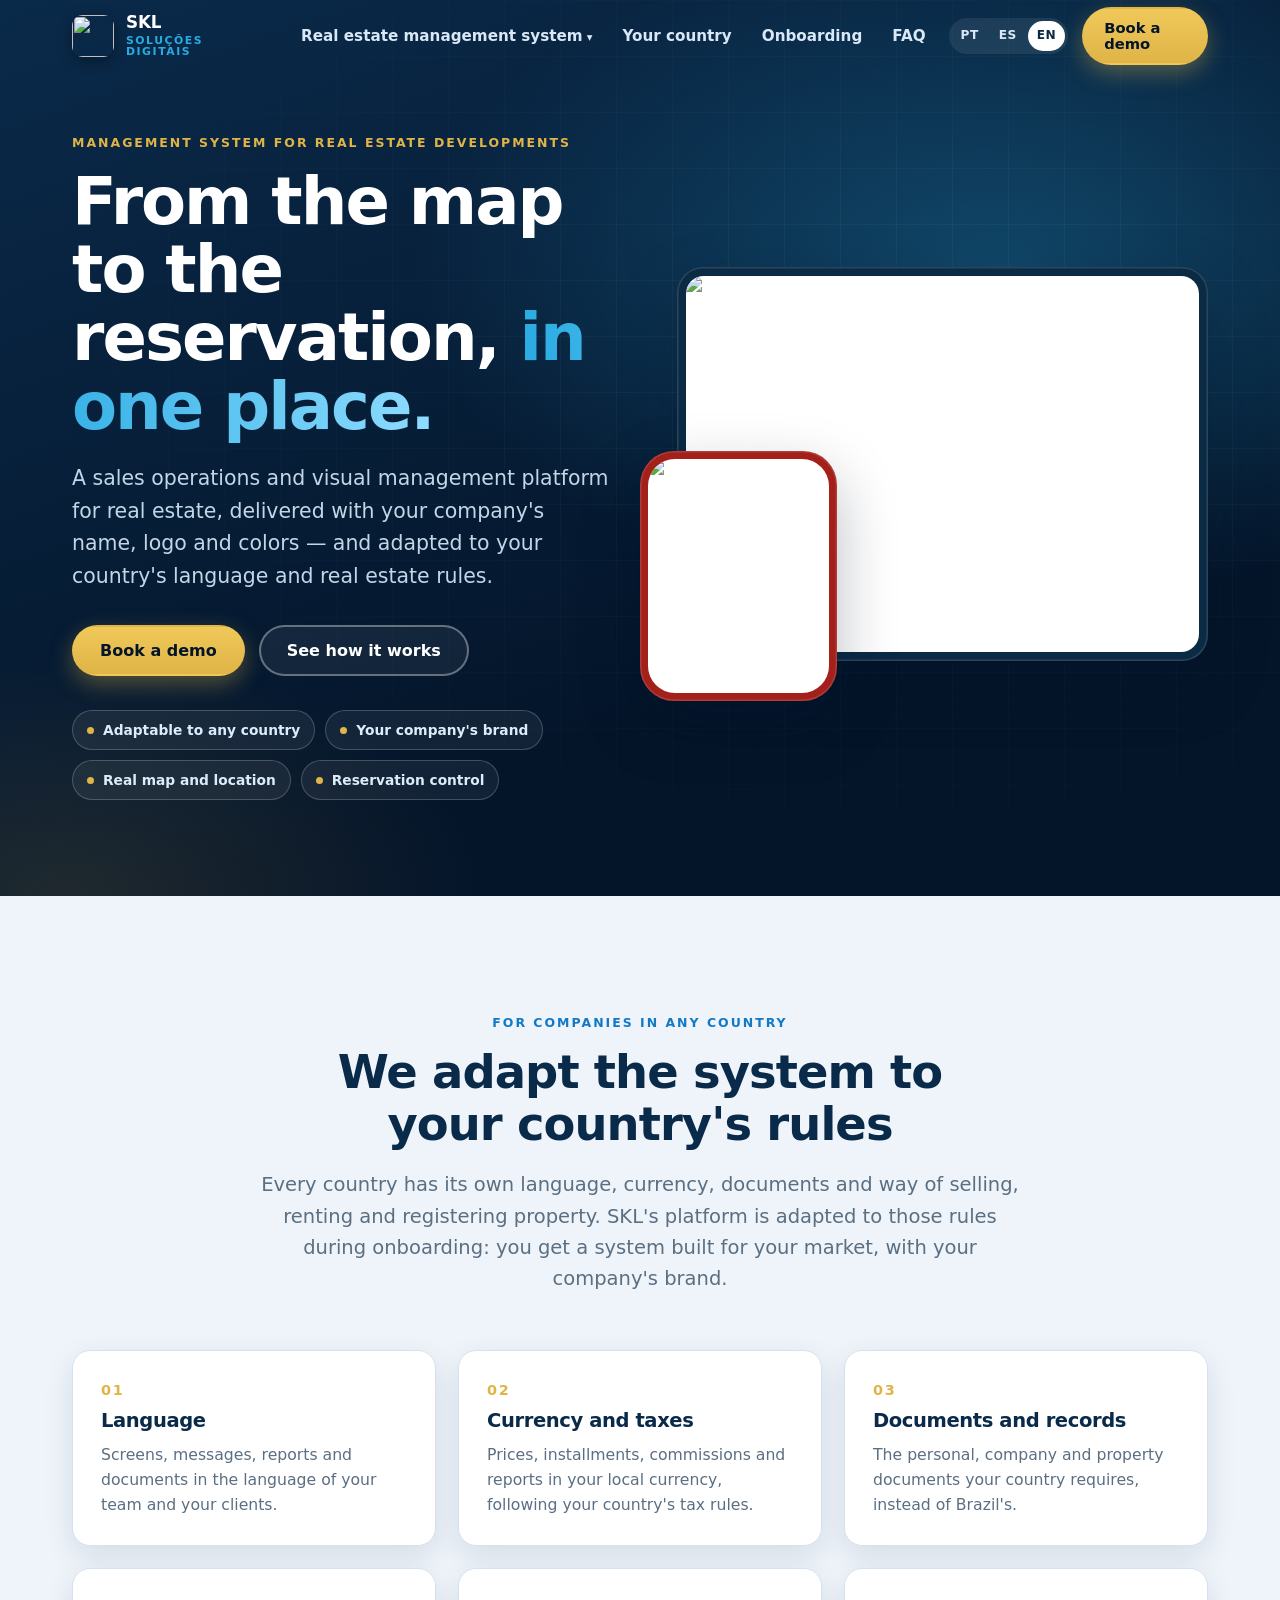
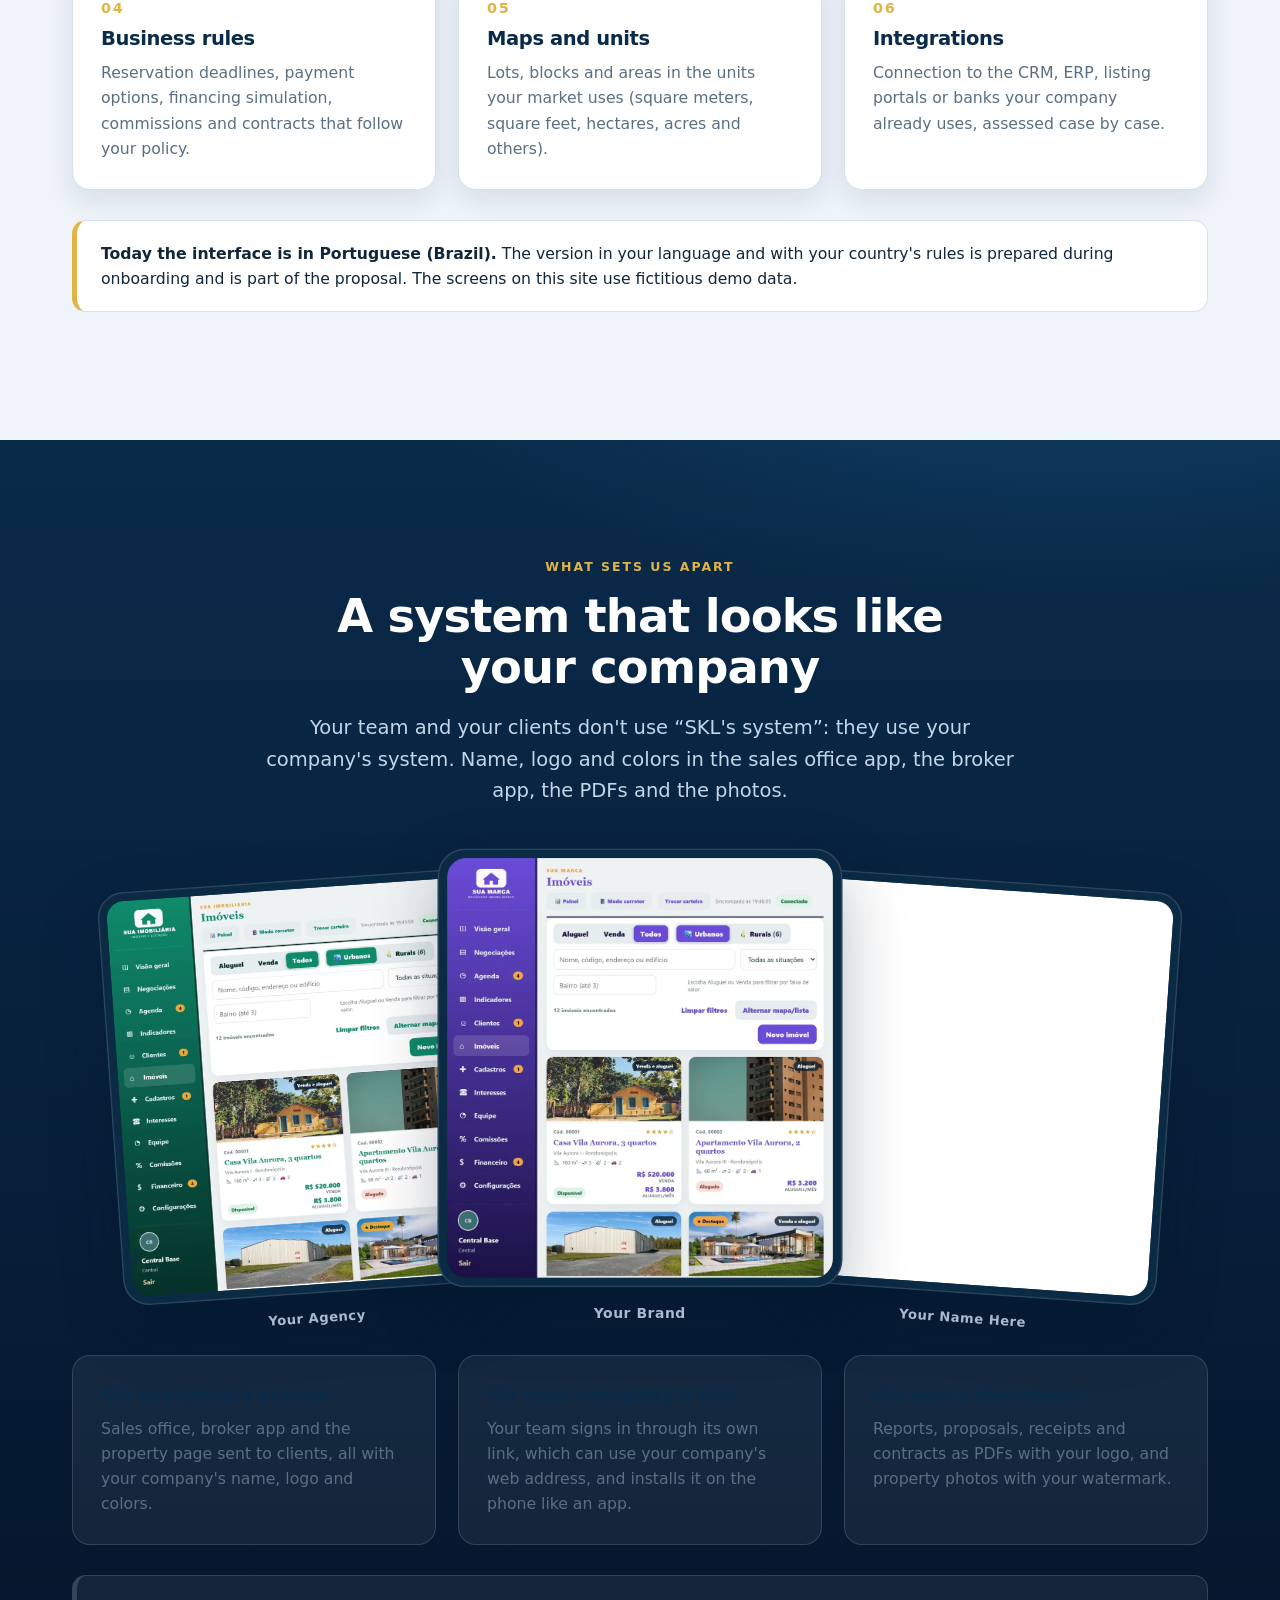
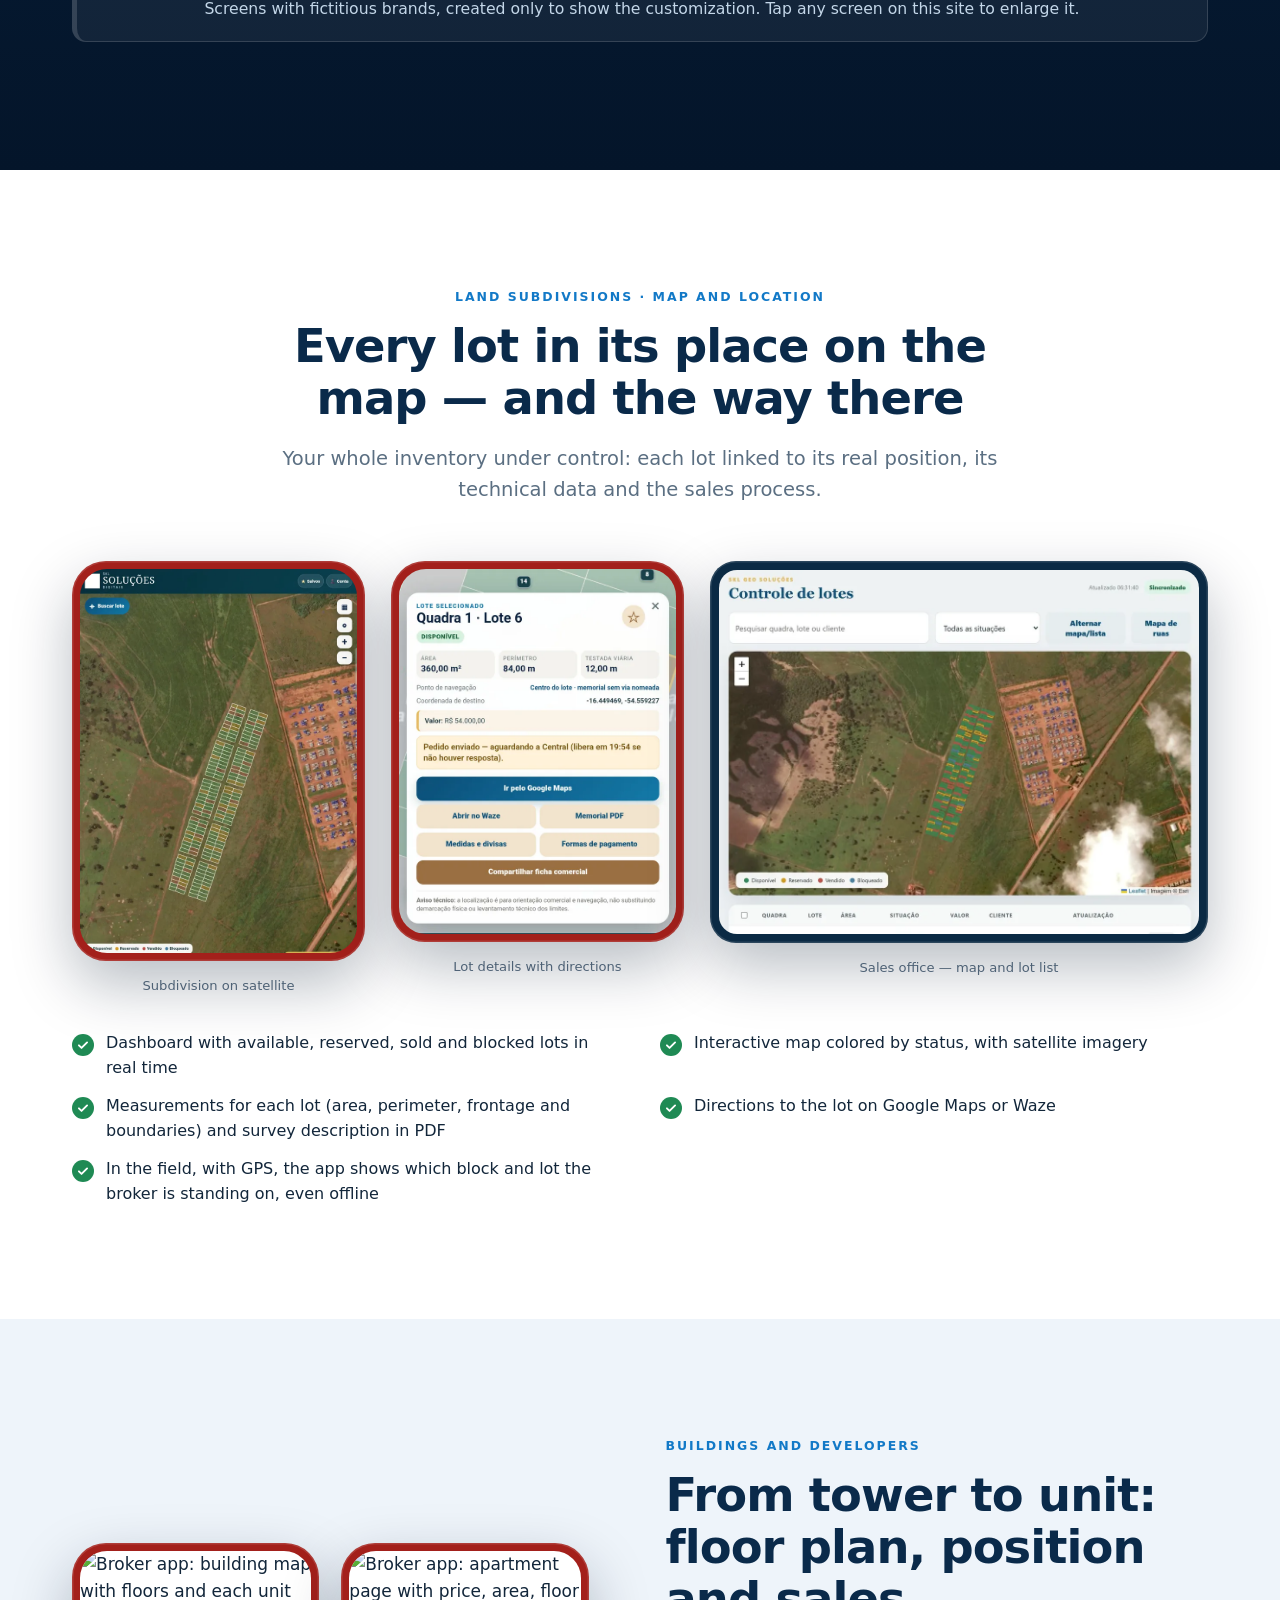
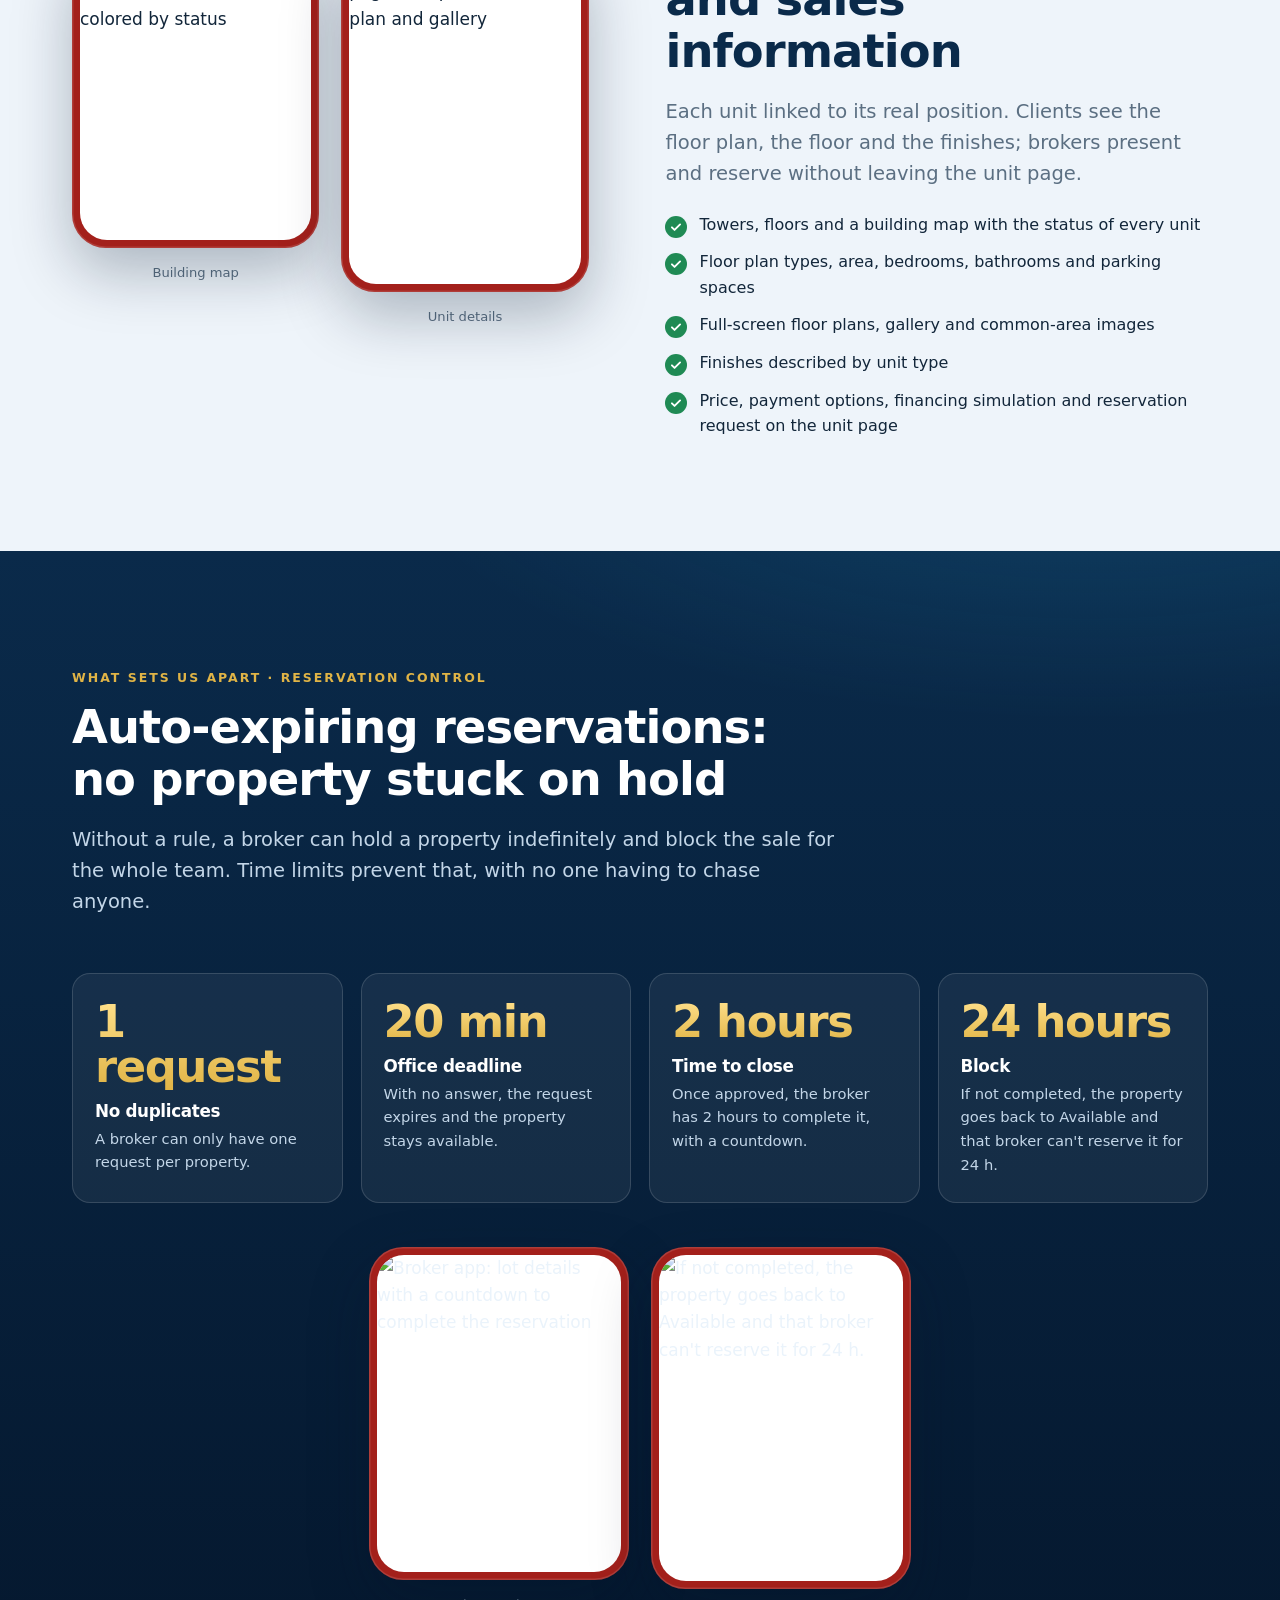
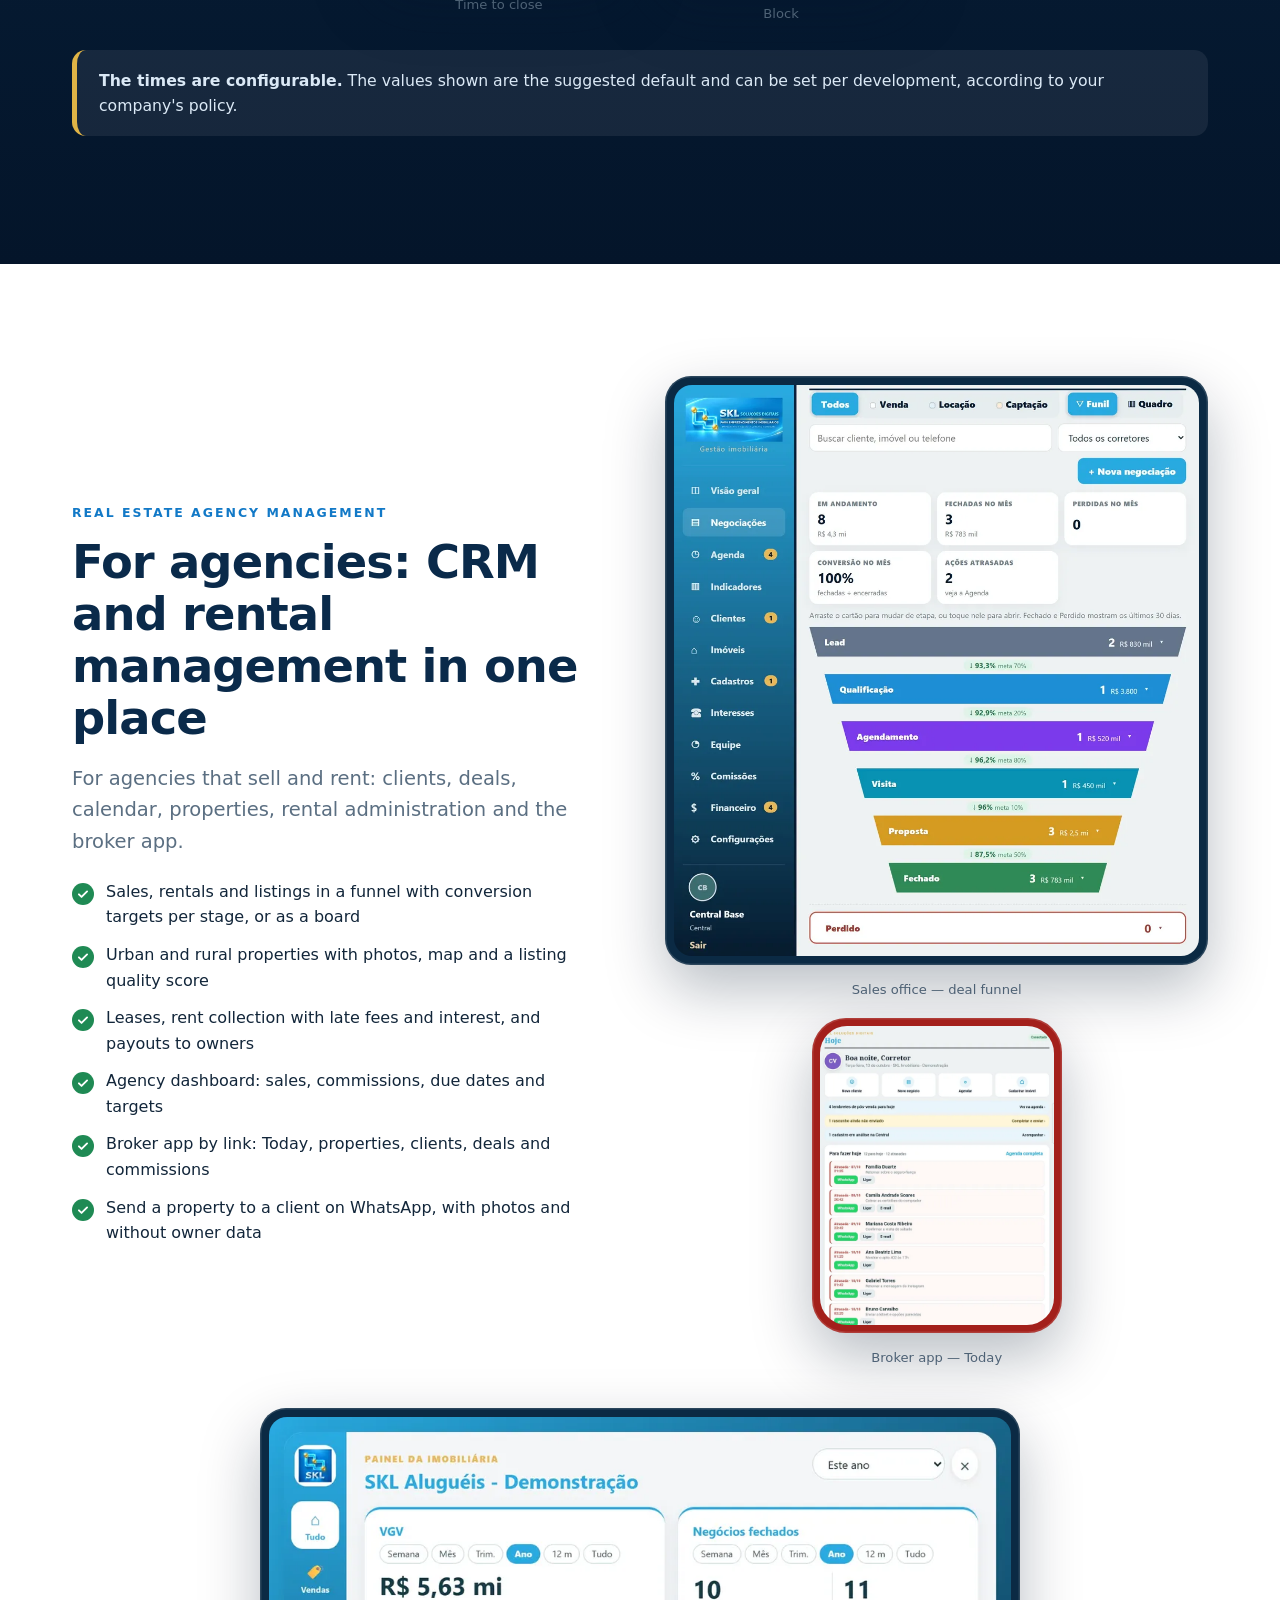
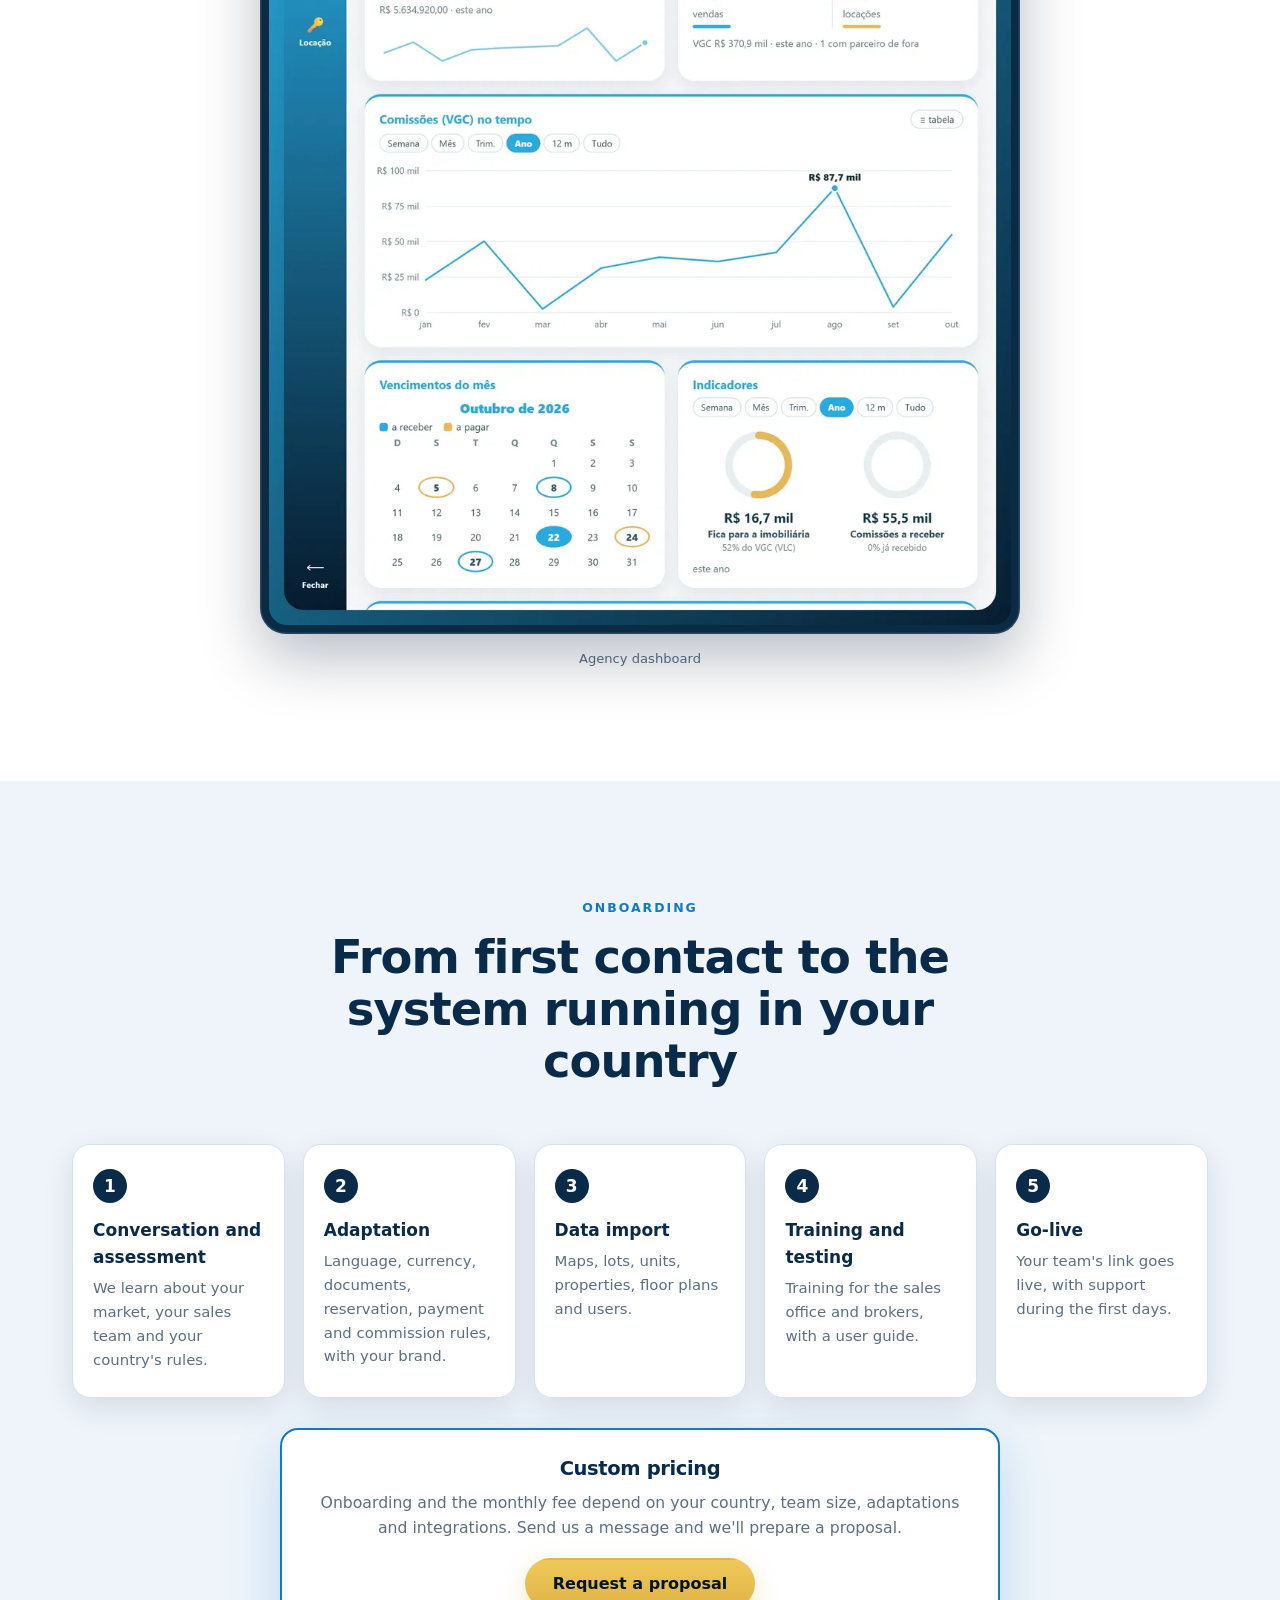
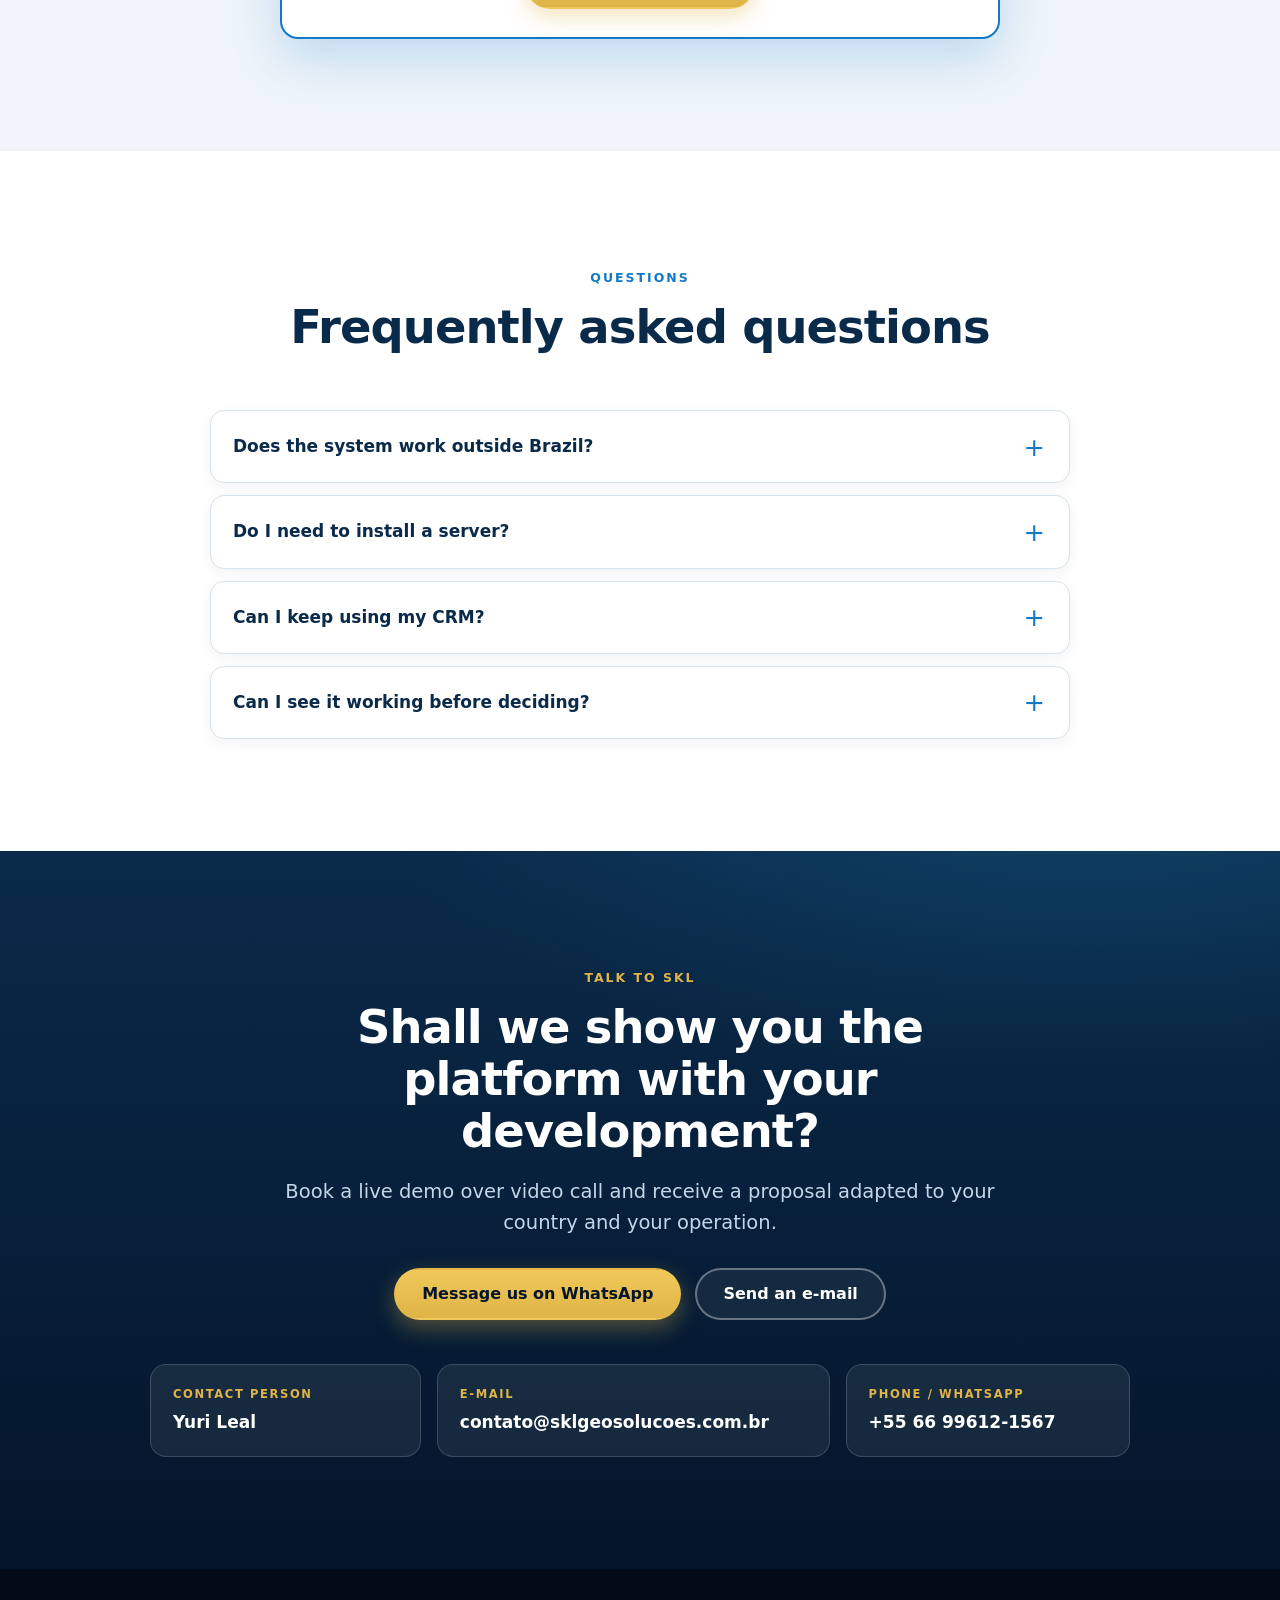
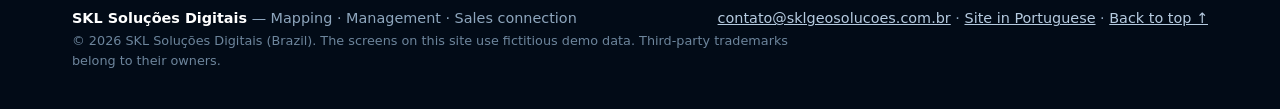
==== commit 308037f0: "Tela de lotes com o loteamento inteiro no satélite A imagem "Controle de lotes" mostrava só 4 lotes " ====
--- a/en/index.html
+++ b/en/index.html
@@ -118,7 +118,7 @@
     <div class="loc-grid">
       <figure class="shot shot--phone"><div class="phone device"><img src="../assets/app-mapa-lotes.webp" width="720" height="996" loading="lazy" decoding="async" alt="Broker app: satellite image of the subdivision with lots colored by status"></div><figcaption>Subdivision on satellite</figcaption></figure>
       <figure class="shot shot--phone"><div class="phone device"><img src="../assets/app-lote-rota.webp" width="640" height="842" loading="lazy" decoding="async" alt="Broker app: lot details with coordinates, Google Maps, Waze and survey PDF"></div><figcaption>Lot details with directions</figcaption></figure>
-      <figure class="shot shot--tablet"><div class="device"><img src="../assets/central-lotes.webp" width="1000" height="917" loading="lazy" decoding="async" alt="Sales office: map of lots colored by status and a list of lots"></div><figcaption>Sales office — map and lot list</figcaption></figure>
+      <figure class="shot shot--tablet"><div class="device"><img src="../assets/central-lotes.webp" width="1000" height="757" loading="lazy" decoding="async" alt="Sales office: map of lots colored by status and a list of lots"></div><figcaption>Sales office — map and lot list</figcaption></figure>
     </div>
     <ul class="checks grid grid--2" style="gap:12px 40px;margin-top:34px">
           <li>Dashboard with available, reserved, sold and blocked lots in real time</li>
--- a/style.css
+++ b/style.css
@@ -284,6 +284,96 @@
 .wa-float { position: fixed; right: 16px; bottom: 16px; z-index: 40; display: none; }
 .wa-float.btn { width: auto; padding: 13px 20px; box-shadow: 0 10px 28px rgba(0,0,0,.35); }
 
+/* ---------- Home enxuta (25/10/2026): público, comparativo, abas de recursos, pilares e planos ---------- */
+.section--compacta { padding-block: clamp(56px, 7vw, 92px); }
+.centro { text-align: center; margin: 28px 0 0; }
+.fine-dica { font-size: .86rem; color: var(--muted); margin: 18px 0 0; }
+.fine-dica--centro { text-align: center; }
+.section--dark .fine-dica { color: #a9c1d8; }
+.section--dark .fine-dica a { color: #fff; }
+
+/* Para quem: três cartões que levam às páginas de cada operação */
+.publicos { display: grid; grid-template-columns: repeat(3, 1fr); gap: 22px; }
+.publico { display: flex; flex-direction: column; padding: 30px 28px; border-radius: var(--radius); background: #fff; border: 1px solid var(--line); box-shadow: var(--shadow); text-decoration: none; color: inherit; transition: transform .25s ease, box-shadow .25s ease, border-color .25s ease; }
+.publico:hover { transform: translateY(-4px); border-color: var(--blue); box-shadow: 0 18px 44px rgba(4,21,42,.16); }
+.publico .icon { width: 52px; height: 52px; border-radius: 15px; display: grid; place-items: center; margin-bottom: 18px; background: linear-gradient(135deg, var(--blue), var(--cyan)); box-shadow: 0 8px 18px rgba(18,121,199,.35); }
+.publico .icon svg { width: 26px; height: 26px; stroke: #fff; fill: none; stroke-width: 2; stroke-linecap: round; stroke-linejoin: round; }
+.publico h3 { font-size: 1.25rem; color: var(--navy); margin-bottom: 10px; }
+.publico p { color: var(--muted); margin: 0 0 18px; font-size: .98rem; }
+.publico .mais { margin-top: auto; color: var(--blue); font-weight: 800; font-size: .95rem; }
+.faixa-extra { margin: 28px auto 0; max-width: 900px; text-align: center; padding: 16px 22px; border-radius: 14px; background: var(--soft); color: var(--ink); font-size: .96rem; }
+.faixa-extra a { font-weight: 800; white-space: nowrap; }
+
+/* Hoje × Com a SKL */
+.comparativo { border-radius: var(--radius); overflow: hidden; background: #fff; border: 1px solid var(--line); box-shadow: var(--shadow); }
+.comp-cab, .comp-linha { display: grid; grid-template-columns: 1fr 1fr; }
+.comp-cab span { padding: 14px 20px; font-size: .78rem; font-weight: 850; letter-spacing: .14em; text-transform: uppercase; }
+.comp-cab span:first-child { color: var(--bad); background: #fbeeed; }
+.comp-cab span:last-child { color: var(--ok); background: #e9f6ef; }
+.comp-linha span { padding: 14px 20px; font-size: .95rem; border-top: 1px solid var(--line); }
+.comp-linha span:first-child { color: var(--muted); }
+.comp-linha span:last-child { color: var(--ink); font-weight: 650; border-left: 1px solid var(--line); }
+
+/* Abas de recursos: um assunto por vez, sem empilhar todas as telas */
+.abas { display: flex; flex-wrap: wrap; justify-content: center; gap: 8px; margin: 0 auto 34px; padding: 6px; max-width: max-content; border-radius: 999px; background: var(--soft); border: 1px solid var(--line); }
+.abas button { font: inherit; font-size: .93rem; font-weight: 750; color: var(--navy); padding: 10px 18px; border: 0; border-radius: 999px; background: transparent; cursor: pointer; white-space: nowrap; transition: background .2s, color .2s, box-shadow .2s; }
+.abas button:hover { background: #fff; }
+.abas button[aria-selected="true"] { background: var(--navy); color: #fff; box-shadow: 0 6px 16px rgba(10,42,74,.28); }
+.no-js .abas, html:not(.js) .abas { display: none; }
+.painel { gap: clamp(28px, 5vw, 64px); align-items: center; grid-template-columns: 1fr 1.15fr; }
+.painel:not([hidden]) { display: grid; }
+html:not(.js) .painel { display: grid; margin-bottom: 64px; }
+.js .painel:not([hidden]) { animation: painel-entra .35s ease; }
+@keyframes painel-entra { from { opacity: 0; transform: translateY(10px); } to { opacity: 1; transform: none; } }
+.painel-texto h3 { font-size: clamp(1.4rem, 2.4vw, 1.9rem); color: var(--navy); line-height: 1.18; margin-bottom: 14px; }
+.painel-texto > p { color: var(--muted); font-size: 1.02rem; margin: 0; }
+.painel-texto .checks { margin-top: 20px; }
+.painel-link { display: inline-block; margin-top: 22px; font-weight: 800; text-decoration: none; }
+.painel-link:hover { text-decoration: underline; }
+.painel-media { display: flex; justify-content: center; align-items: flex-start; gap: 20px; min-width: 0; }
+.painel-media .shot--tablet { max-width: 560px; width: 100%; }
+.painel-media--par .shot { flex: 1 1 0; min-width: 0; max-width: 250px; }
+.painel-media--par .shot:not(.shot--phone) { max-width: 300px; }
+.painel-media--misto .shot--tablet { flex: 1.6 1 0; min-width: 0; }
+.painel-media--misto .shot--phone { flex: 1 1 0; min-width: 0; max-width: 220px; }
+.painel-media .phone.device img { aspect-ratio: 7 / 10; object-fit: cover; object-position: top; }
+
+/* Reservas: passos em 2×2 ao lado dos celulares */
+.split .steps4 { grid-template-columns: repeat(2, 1fr); margin: 28px 0 0; gap: 14px; }
+.split .step4 { padding: 20px 18px; }
+.shots--par { flex-wrap: nowrap; }
+.shots--par .shot--phone { flex: 1 1 0; min-width: 0; max-width: 250px; }
+
+/* "Com a cara da sua empresa" ao lado do texto */
+.split .marcas { margin: 0 auto; max-width: 660px; }
+.section--soft .marcas figcaption { color: var(--muted); }
+@media (min-width: 1021px) {
+  #marca .split { grid-template-columns: 1.3fr 1fr; }
+  #problema h2 { font-size: clamp(1.9rem, 3.3vw, 2.5rem); }
+}
+
+/* Pilares: integração, segurança e implantação */
+.pilares .card { display: flex; flex-direction: column; }
+.pilares .card > p { margin-bottom: 4px; }
+.pilares .checks { margin-top: 16px; }
+.pilares .checks li { font-size: .95rem; }
+.pilares .painel-link { margin-top: auto; padding-top: 20px; }
+.passos { list-style: none; counter-reset: ps; margin: 14px 0 0; padding: 0; display: grid; gap: 12px; }
+.passos li { counter-increment: ps; position: relative; padding-left: 40px; font-size: .95rem; color: var(--muted); }
+.passos li::before { content: counter(ps); position: absolute; left: 0; top: 0; width: 26px; height: 26px; border-radius: 50%; background: var(--navy); color: #fff; font-weight: 850; font-size: .82rem; display: grid; place-items: center; }
+.passos li b { color: var(--ink); }
+
+/* Planos */
+.planos-grid { display: grid; grid-template-columns: 1.15fr 1fr; gap: 22px; align-items: stretch; }
+.plan .checks { margin-top: 14px; }
+.plan-impl { display: flex; justify-content: space-between; gap: 16px; margin: auto 0 0; padding-top: 22px; border-top: 1px solid var(--line); color: var(--ink); font-size: .98rem; }
+.plan .checks + .plan-impl { margin-top: 22px; }
+.precos { width: 100%; border-collapse: collapse; margin-top: 10px; font-size: .97rem; }
+.precos td { padding: 9px 0; border-bottom: 1px solid var(--line); }
+.precos tr:last-child td { border-bottom: 0; }
+.precos td:last-child { text-align: right; white-space: nowrap; }
+.precos b { color: var(--navy); }
+
 /* Entrada suave (só se o JavaScript estiver ativo) */
 .js .reveal { opacity: 0; transform: translateY(22px); transition: opacity .7s ease, transform .7s ease; }
 .js .reveal.in { opacity: 1; transform: none; }
@@ -300,6 +390,22 @@
   .steps, .steps--5 { grid-template-columns: repeat(2, 1fr); }
   .grid--3, .roles { grid-template-columns: repeat(2, 1fr); }
   h2 { max-width: none; }
+  .painel { grid-template-columns: 1fr; }
+  .pilares { grid-template-columns: 1fr 1fr; }
+  .pilares .card:last-child { grid-column: 1 / -1; }
+  .planos-grid { grid-template-columns: 1fr; }
+  .split .marcas { max-width: 680px; }
+}
+@media (max-width: 900px) {
+  /* Abas viram uma faixa que desliza para o lado */
+  .abas { flex-wrap: nowrap; justify-content: flex-start; max-width: none; overflow-x: auto; scroll-snap-type: x proximity; scrollbar-width: none; border-radius: 16px; margin-inline: -4px; -webkit-mask-image: linear-gradient(90deg, #000 85%, transparent); mask-image: linear-gradient(90deg, #000 85%, transparent); }
+  .abas::-webkit-scrollbar { display: none; }
+  .abas button { scroll-snap-align: start; flex: 0 0 auto; }
+  .abas button:last-child { margin-right: 40px; }
+  .publicos { grid-template-columns: 1fr; gap: 14px; }
+  .publico { display: grid; grid-template-columns: auto 1fr; column-gap: 18px; padding: 22px; }
+  .publico .icon { grid-row: 1 / 4; margin: 0; width: 46px; height: 46px; }
+  .publico p { margin-bottom: 10px; }
 }
 @media (max-width: 1080px) {
   .burger { display: block; }
@@ -341,6 +447,32 @@
   .cta-row { flex-direction: column; }
   .card { padding: 22px; }
   .shot--phone { max-width: 280px; }
+  .pilares { grid-template-columns: 1fr; }
+  .pilares .card:last-child { grid-column: auto; }
+  .split .steps4 { grid-template-columns: 1fr 1fr; gap: 10px; }
+  .split .step4 { padding: 16px 14px; }
+  .split .step4 .big { font-size: 1.7rem; }
+  .split .step4 p { font-size: .86rem; }
+  .comp-linha span, .comp-cab span { padding: 12px 14px; font-size: .9rem; }
+  .comp-cab span { font-size: .72rem; }
+  .painel-media { gap: 12px; }
+  .painel-media--par .shot, .painel-media--misto .shot--phone { max-width: none; }
+  .painel-media .phone.device { border-radius: 24px; padding: 6px; }
+  .painel-media .phone.device img { border-radius: 19px; }
+  .painel-media figcaption { font-size: .76rem; margin-top: 8px; }
+  .shots--par .shot--phone { max-width: none; }
+  .faixa-extra { font-size: .92rem; }
+  .plan-impl { flex-direction: column; gap: 4px; }
+  /* Na home, as 3 marcas continuam em leque no celular em vez de empilhar */
+  .split .marcas { flex-direction: row; align-items: flex-end; gap: 0; padding-top: 10px; }
+  .split .marcas .shot { width: auto; max-width: none; }
+  .split .marcas .shot:nth-child(1) { transform: rotate(-4deg) translateY(10px) !important; margin-right: -7% !important; }
+  .split .marcas .shot:nth-child(2) { transform: scale(1.08) !important; }
+  .split .marcas .shot:nth-child(3) { transform: rotate(4deg) translateY(10px) !important; margin-left: -7% !important; }
+  .split .marcas .device { padding: 4px; border-radius: 14px; }
+  .split .marcas .device img { border-radius: 10px; }
+  .split .marcas .zoom-dica { display: none; }
+  .split .marcas figcaption { font-size: .72rem; margin-top: 16px; }
 }
 @media (prefers-reduced-motion: reduce) {
   html { scroll-behavior: auto; }
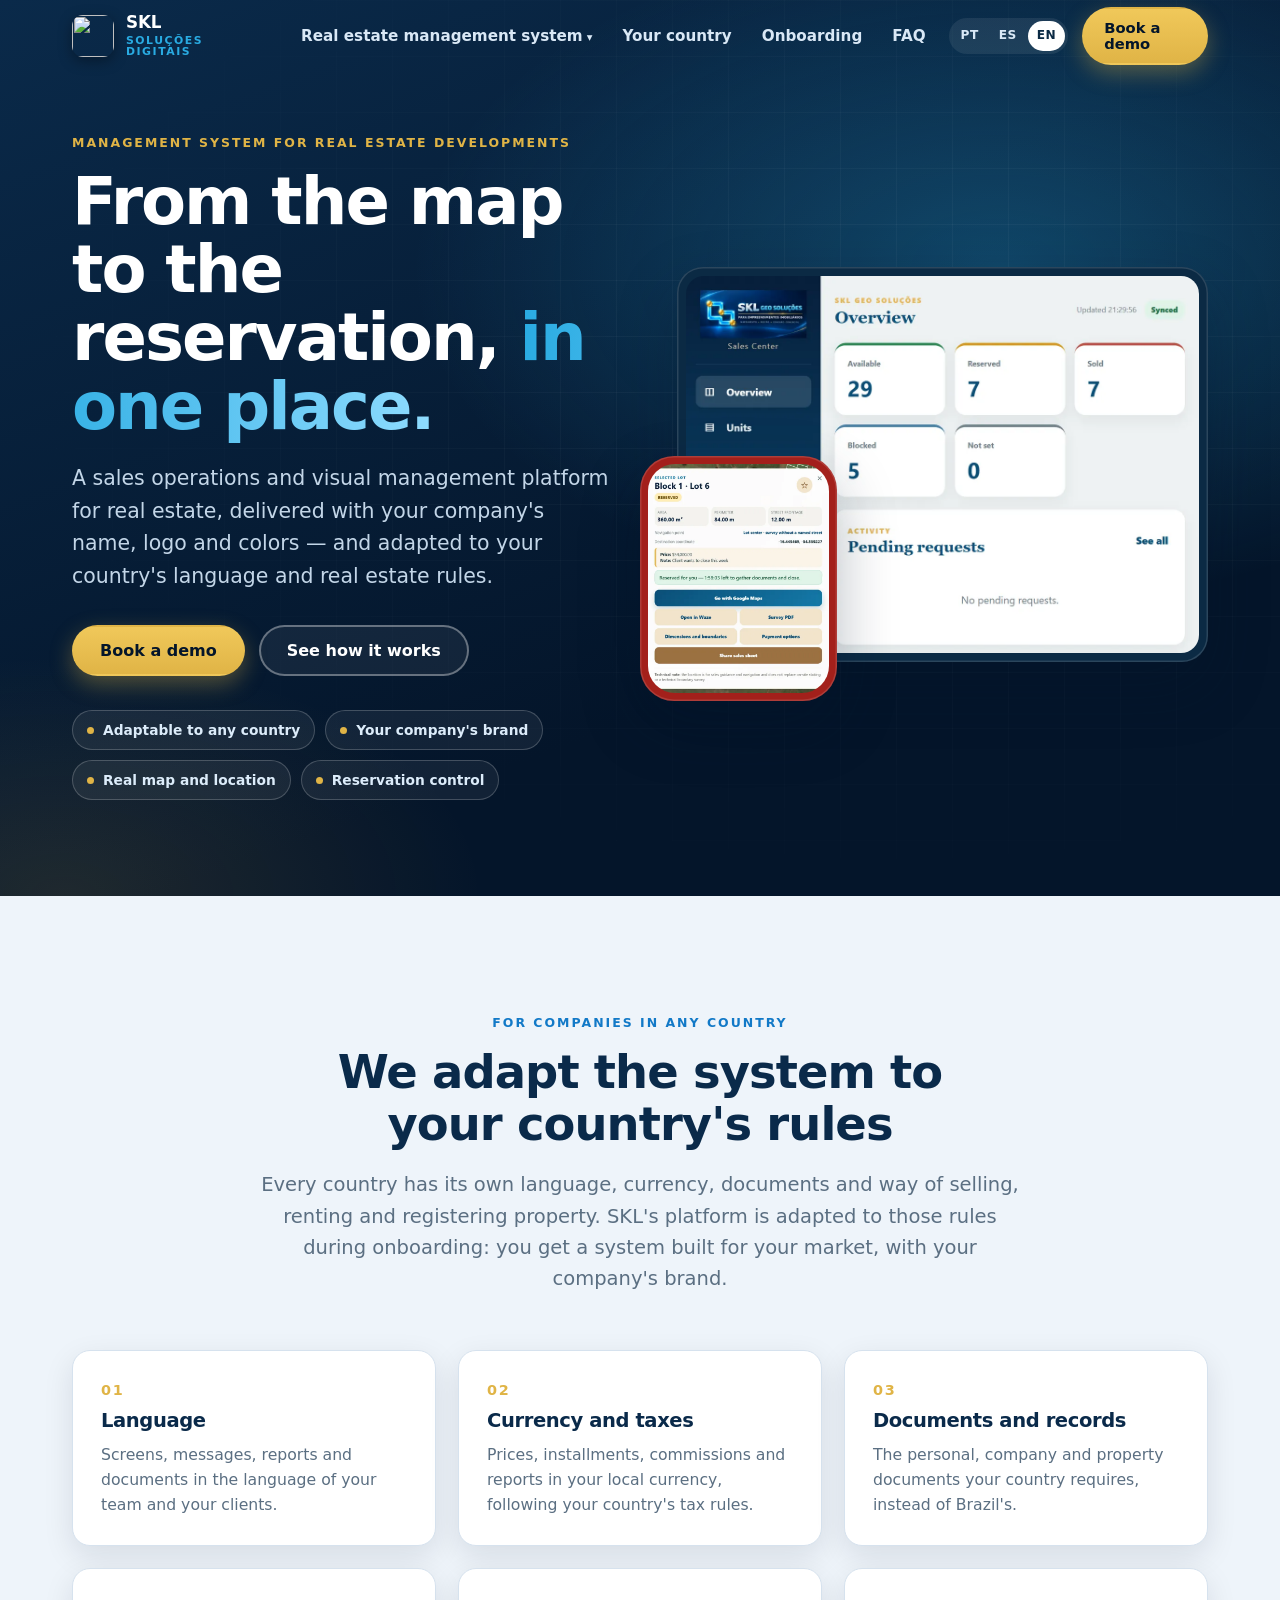
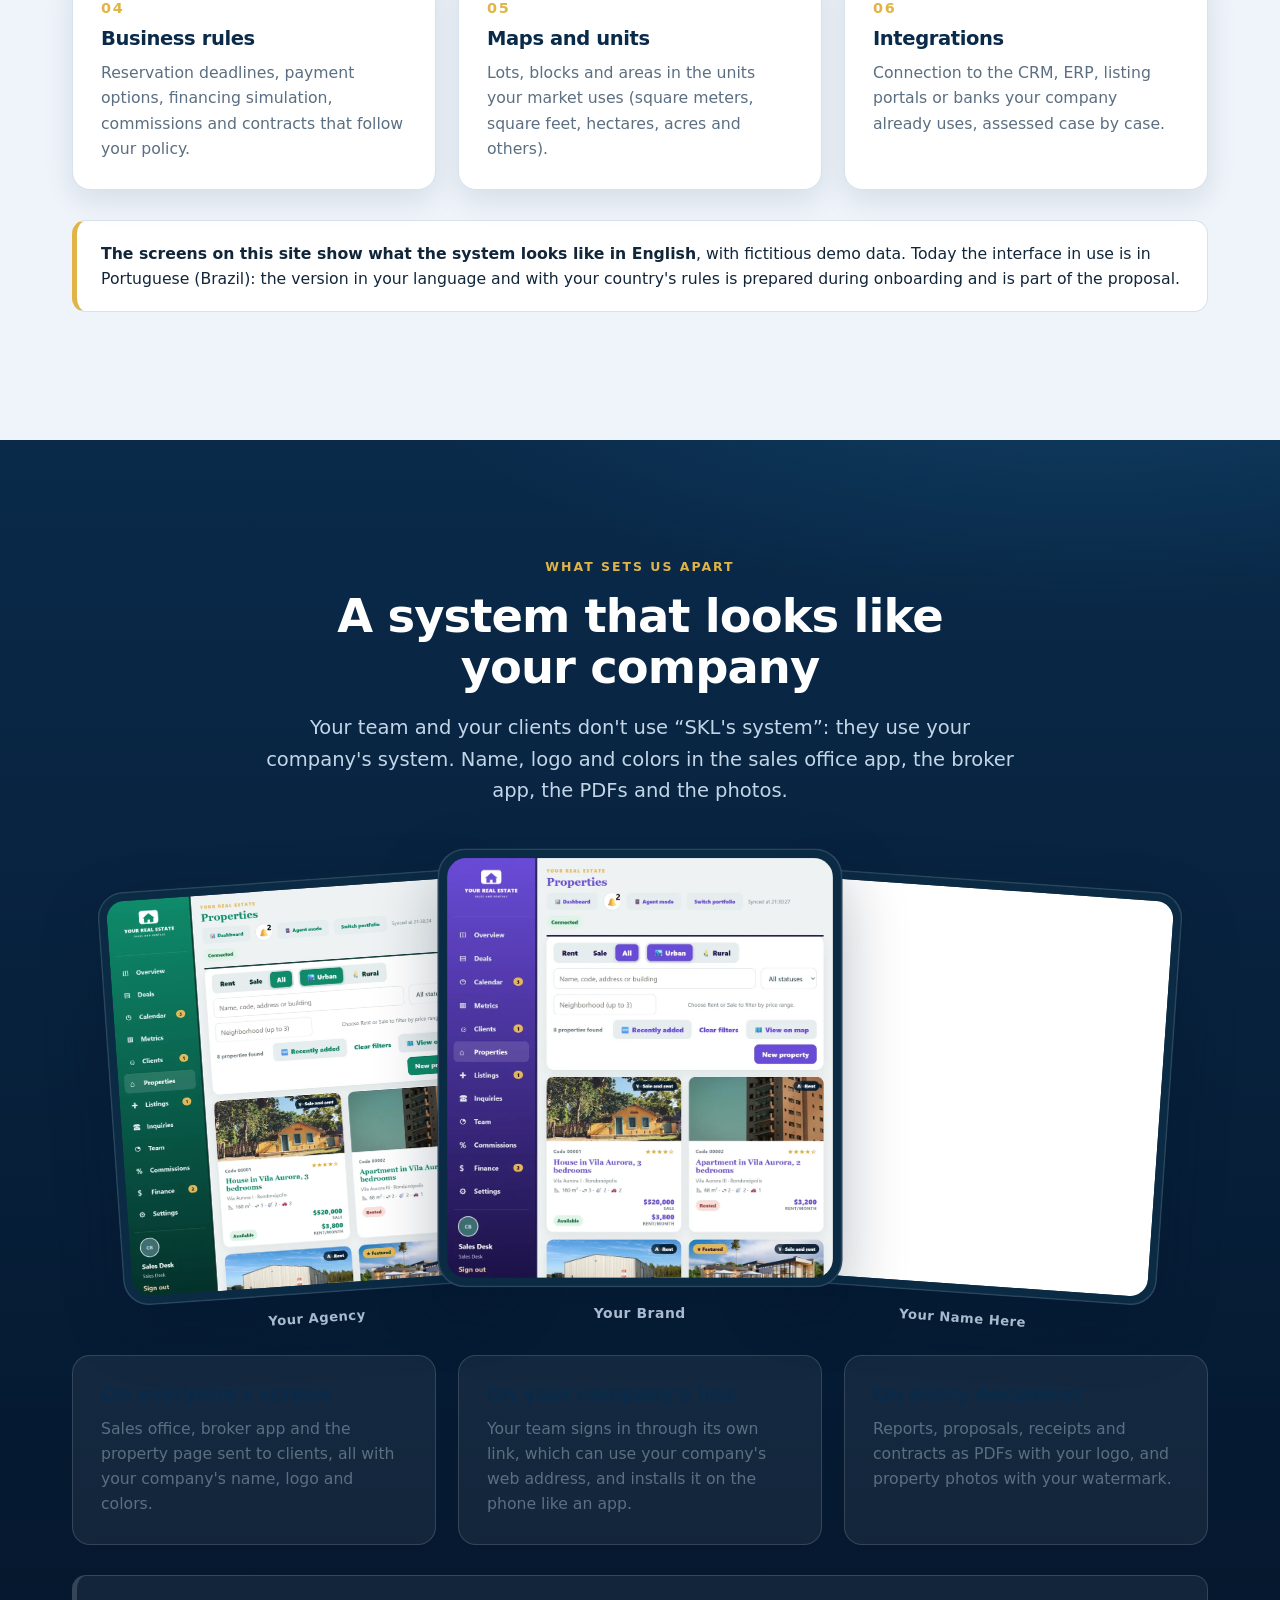
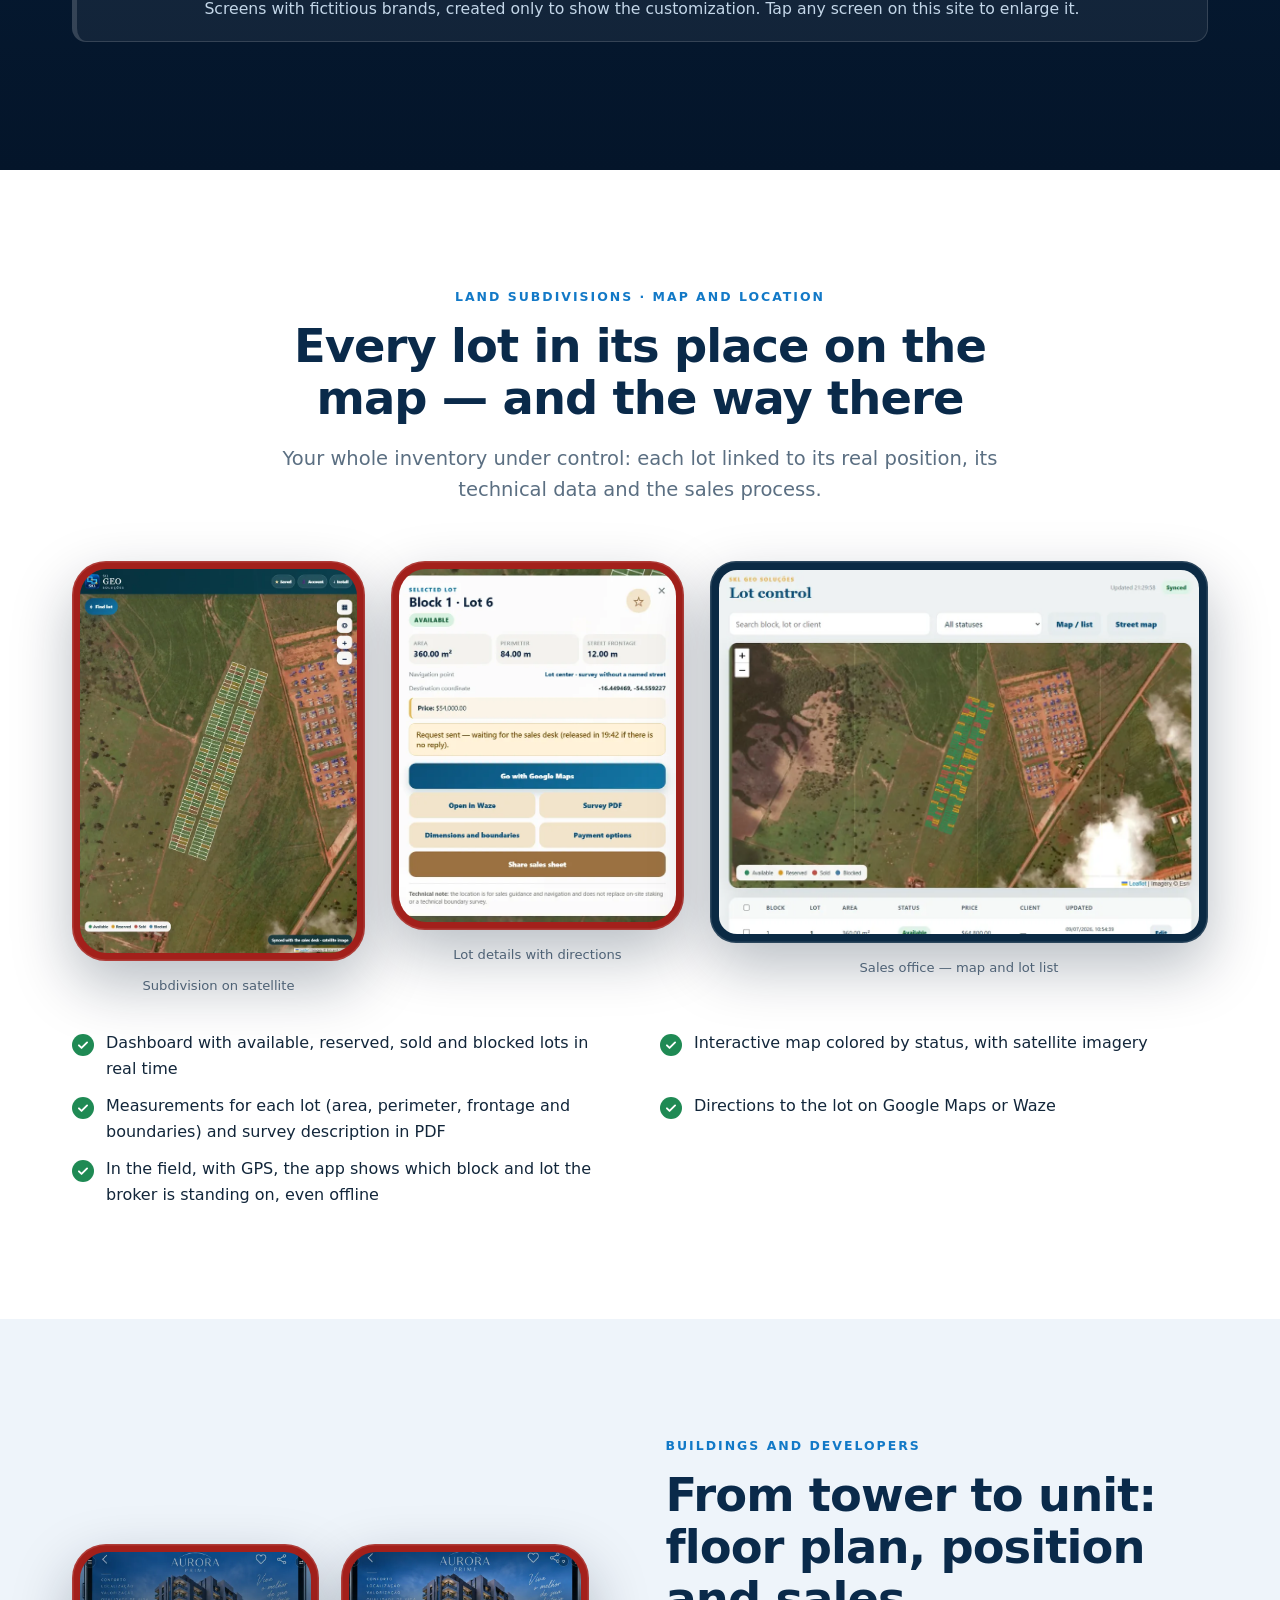
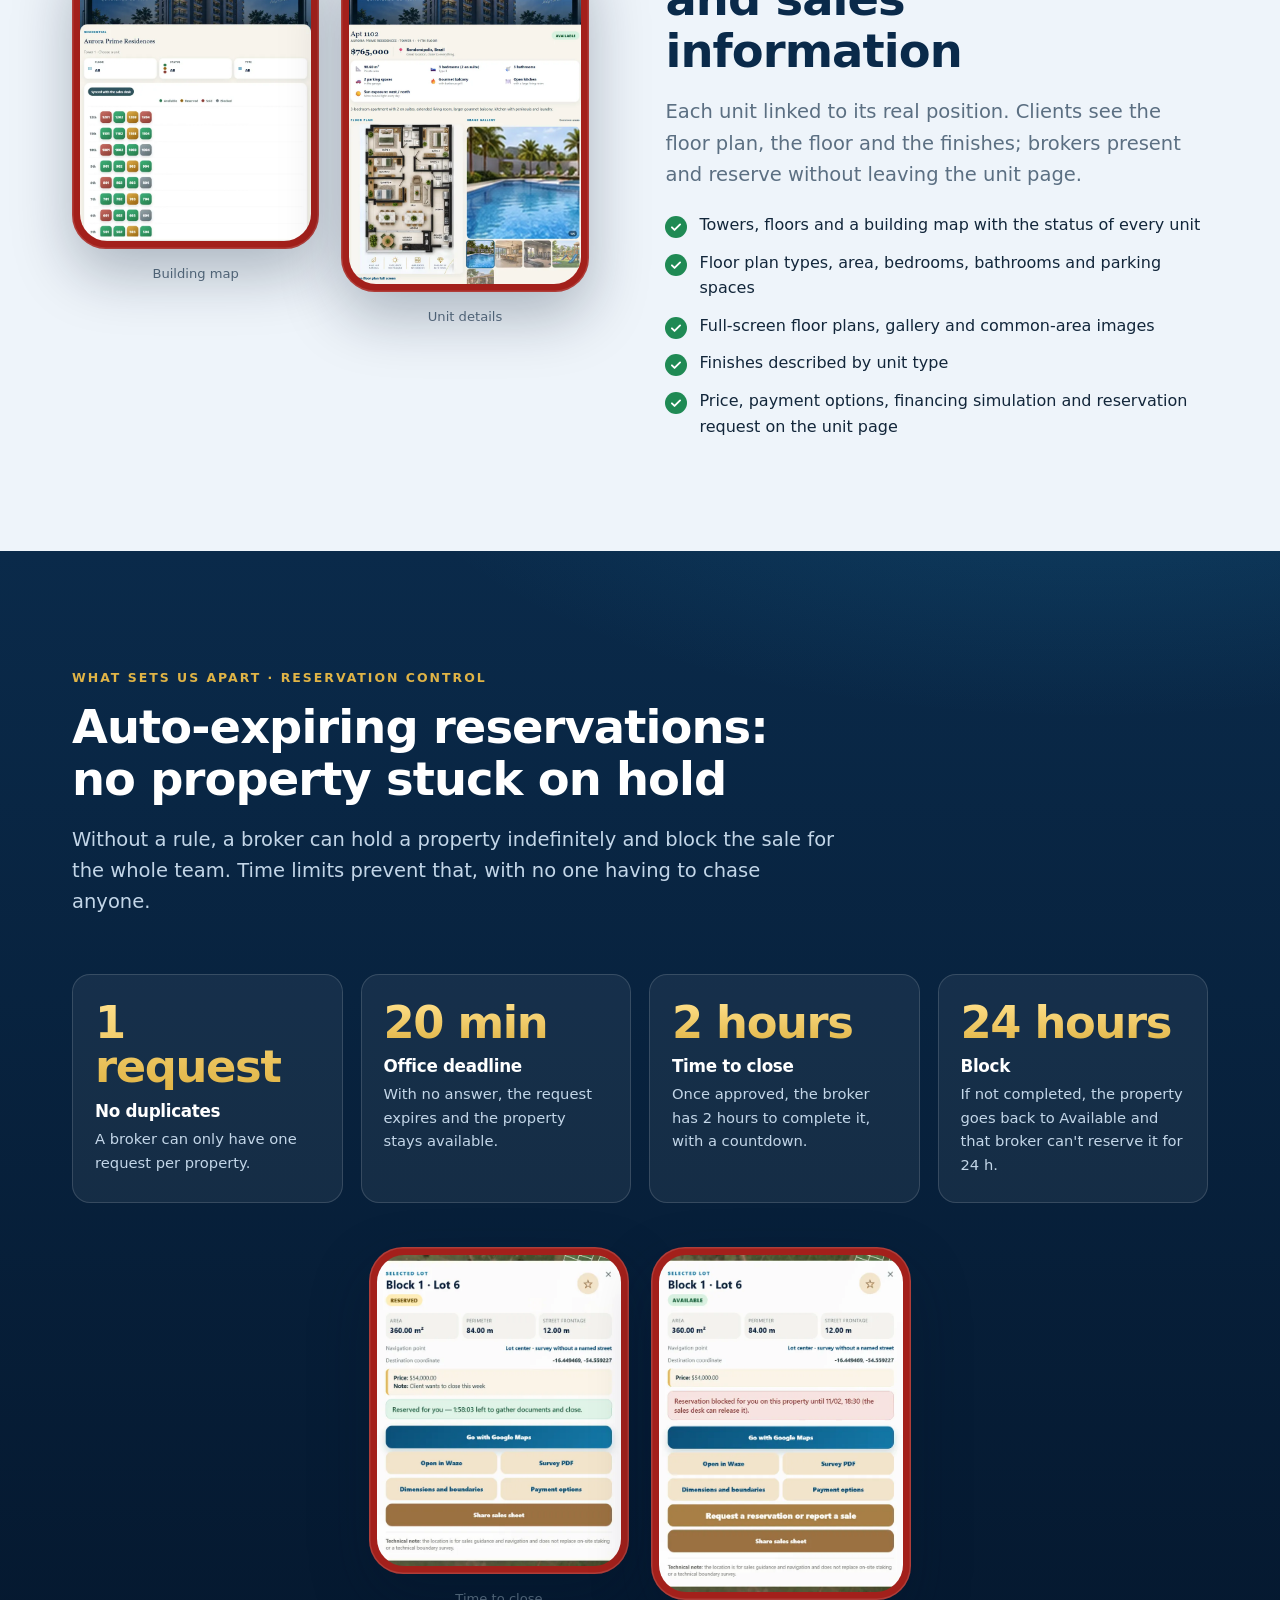
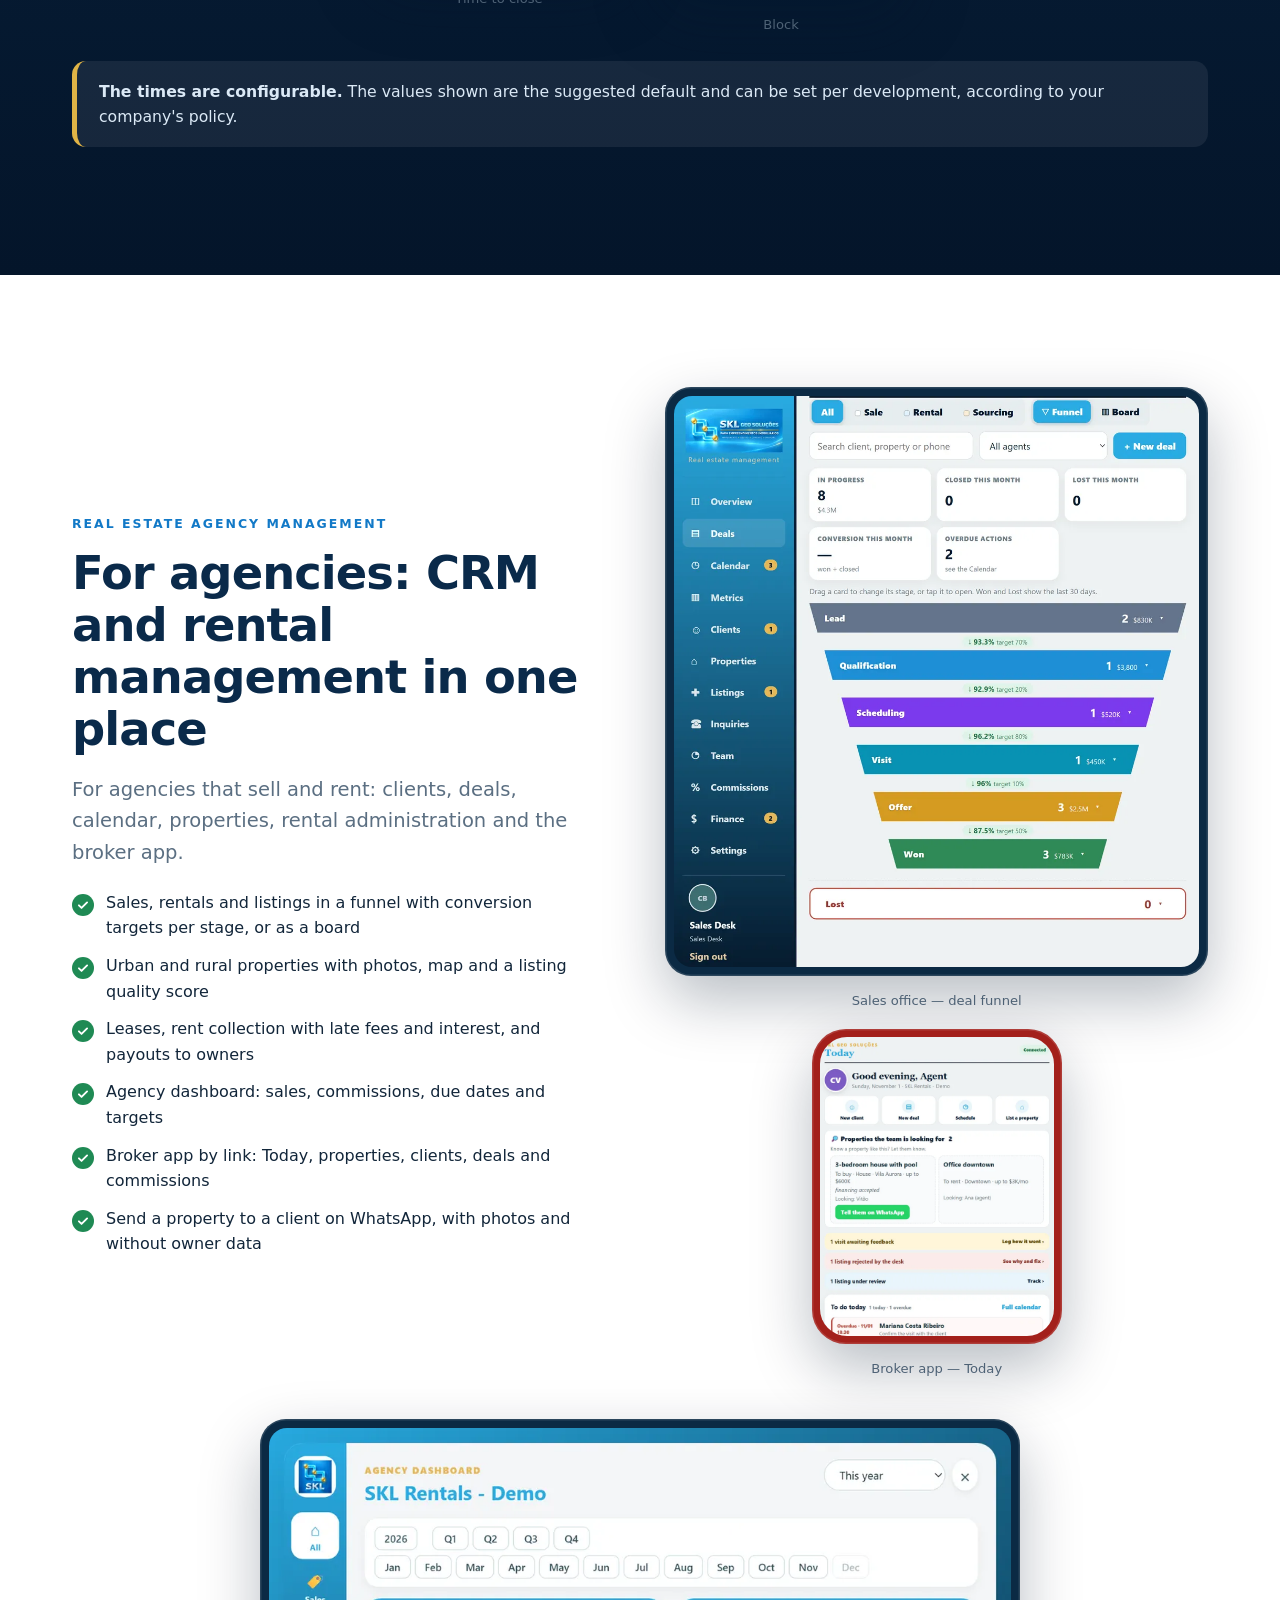
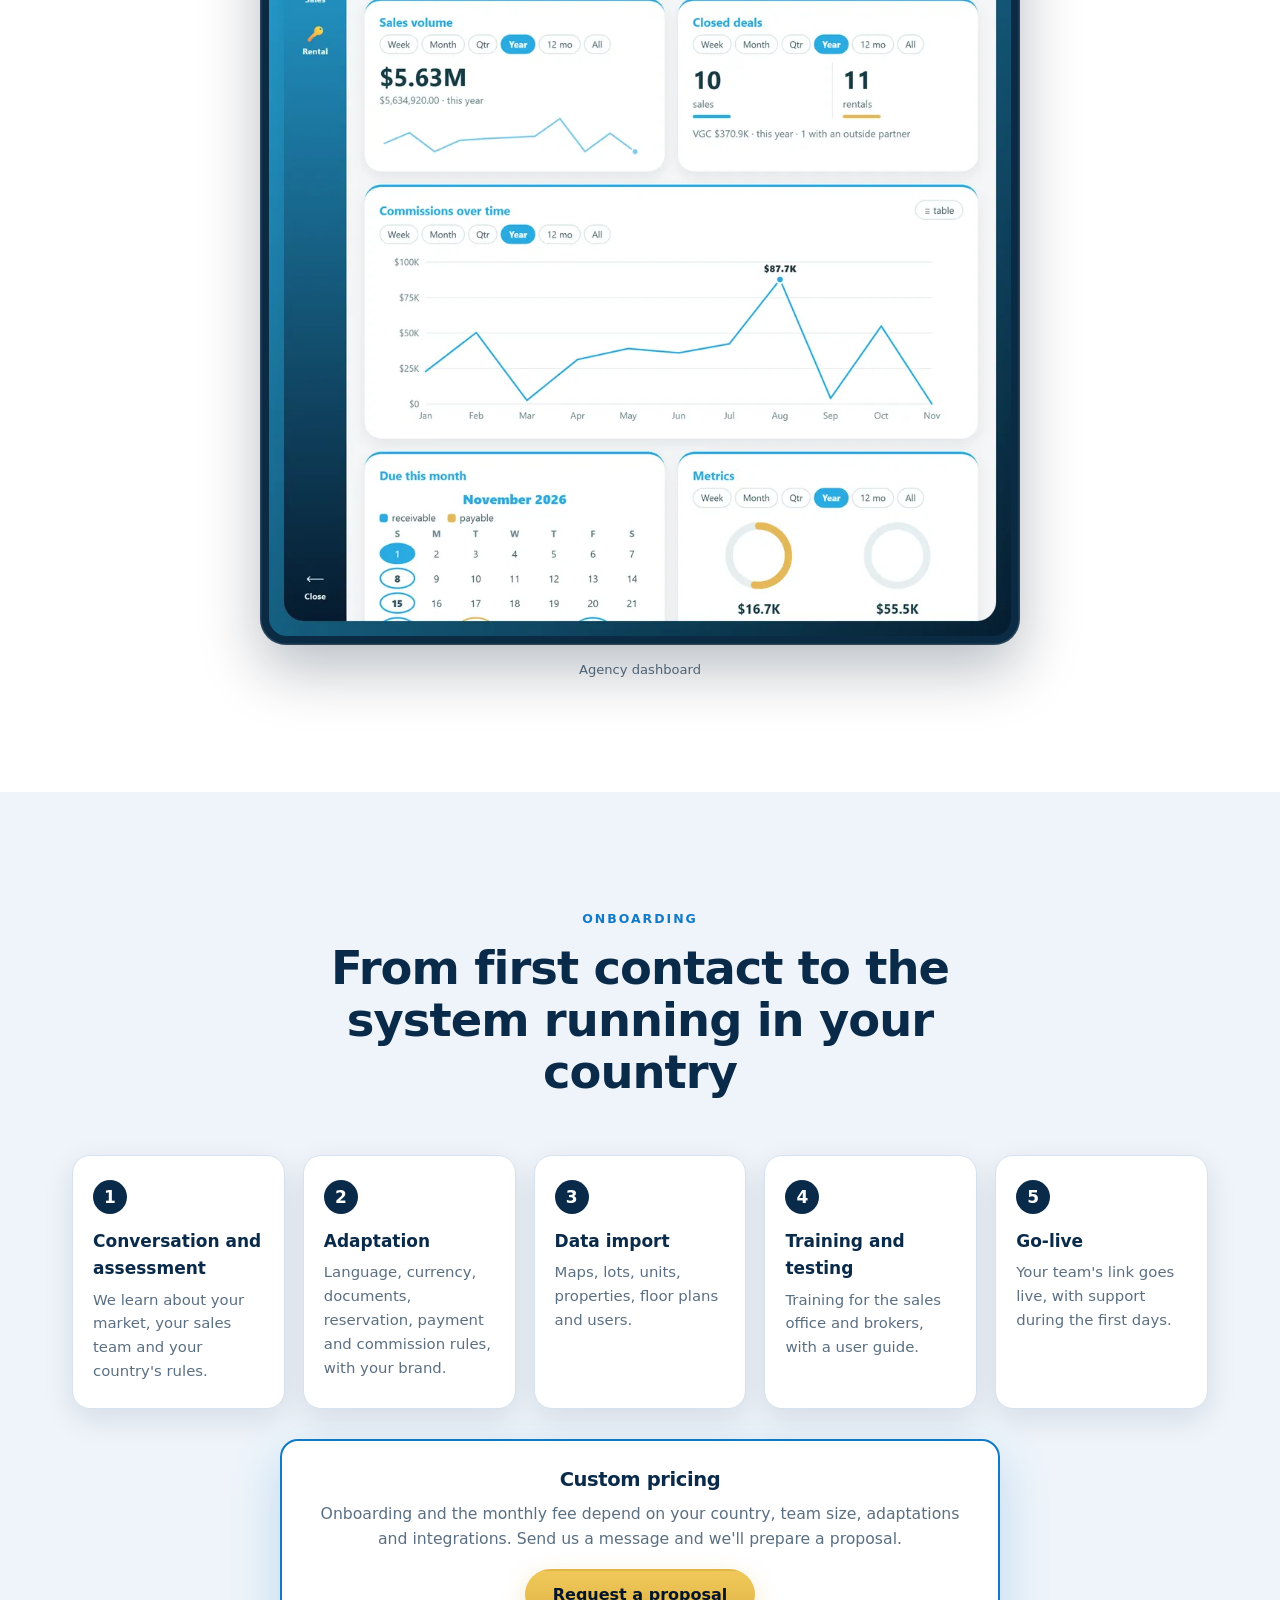
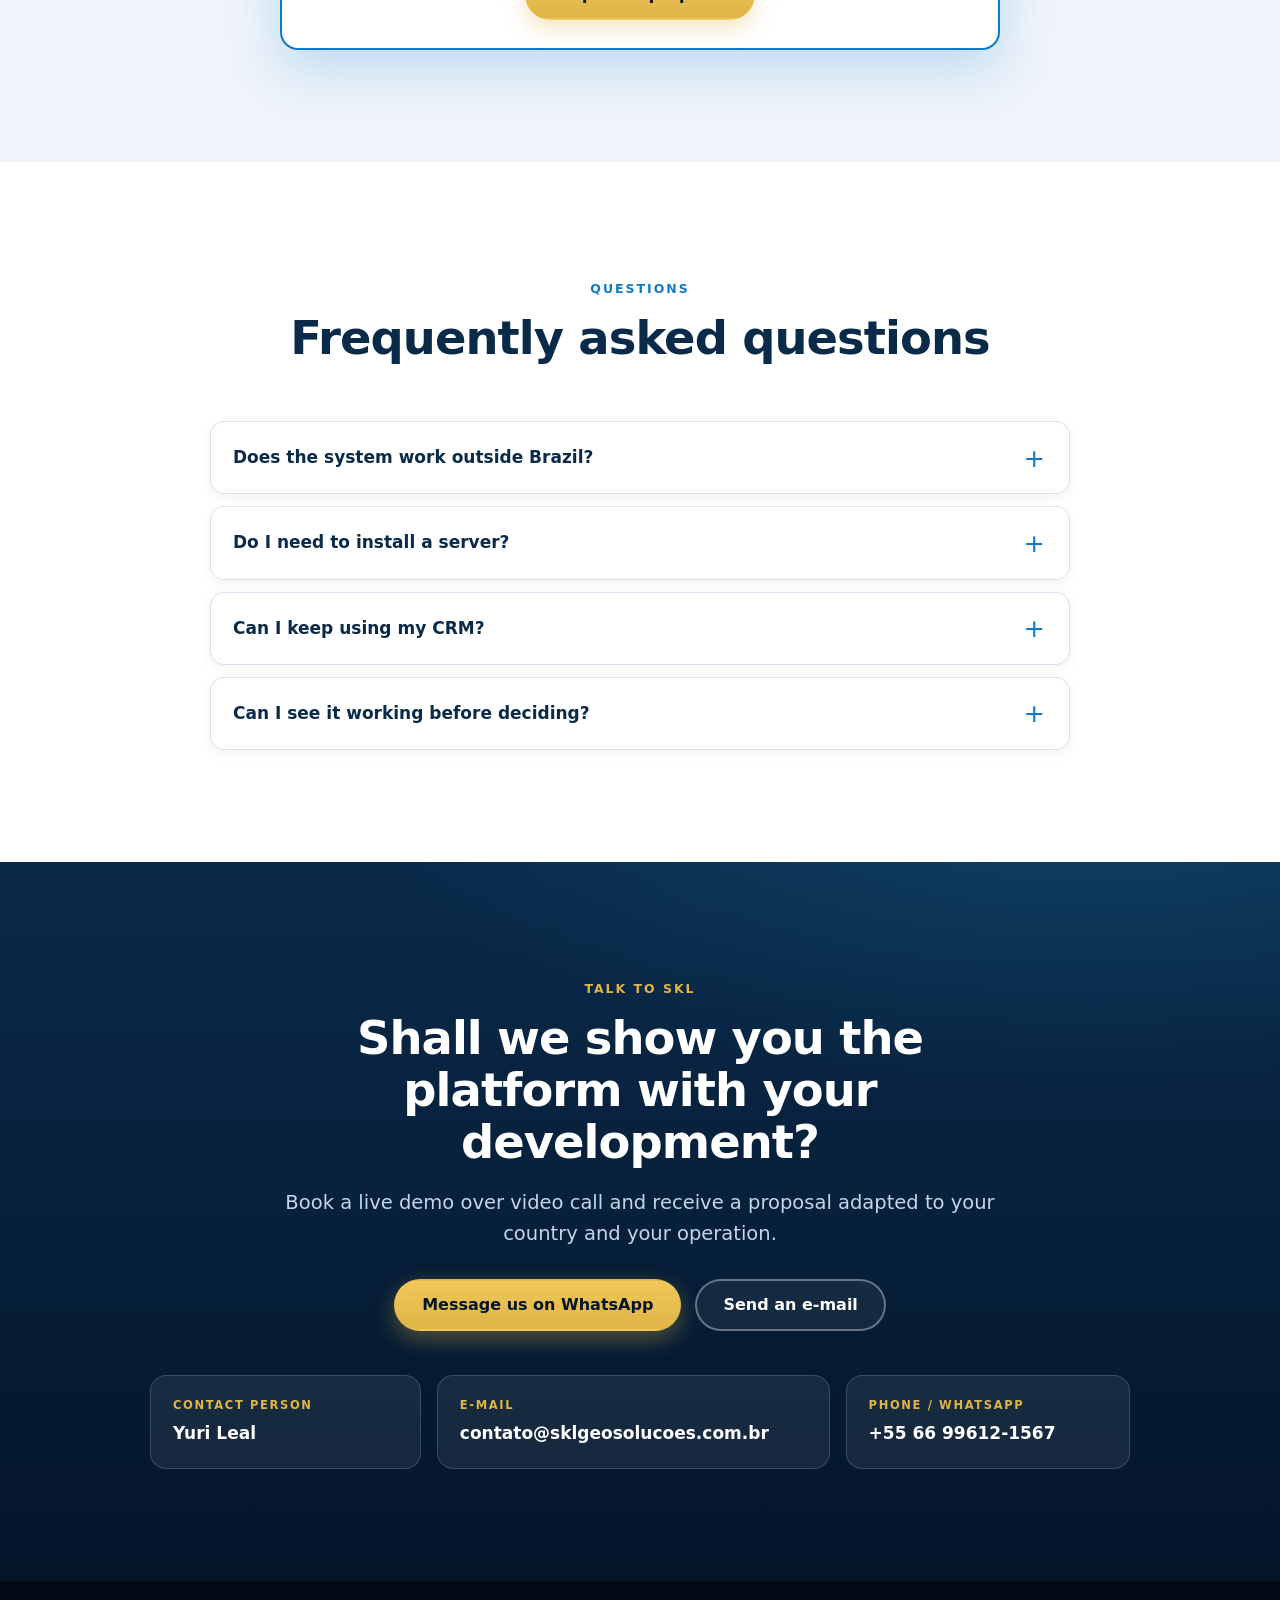
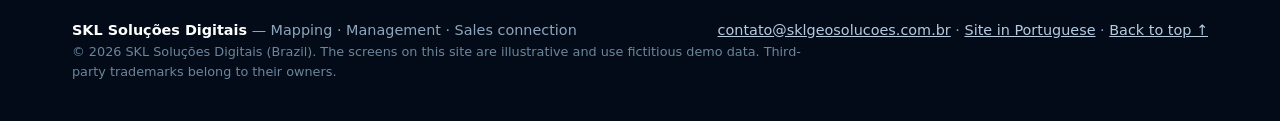
==== commit e3dd9d1d: "Telas do sistema em espanhol e inglês nas páginas es/ e en/ Co-Authored-By: Claude Opus 5.5 <noreply" ====
--- a/en/index.html
+++ b/en/index.html
@@ -74,8 +74,8 @@
       </div>
     </div>
     <div class="hero-visual">
-      <figure class="tablet device" style="margin:0"><img src="../assets/central-visao.webp" width="1100" height="807" fetchpriority="high" alt="Sales office: dashboard with available, reserved, sold and blocked units"></figure>
-      <figure class="phone device" style="margin:0"><img src="../assets/app-reserva.webp" width="640" height="830" alt="Broker app: lot details with a countdown to complete the reservation"></figure>
+      <figure class="tablet device" style="margin:0"><img src="../assets/central-visao-en.webp" width="1100" height="808" fetchpriority="high" alt="Sales office: dashboard with available, reserved, sold and blocked units"></figure>
+      <figure class="phone device" style="margin:0"><img src="../assets/app-reserva-en.webp" width="640" height="814" alt="Broker app: lot details with a countdown to complete the reservation"></figure>
     </div>
   </div>
 </section>
@@ -91,7 +91,7 @@
       <article class="card reveal"><span class="pais-num">05</span><h3>Maps and units</h3><p>Lots, blocks and areas in the units your market uses (square meters, square feet, hectares, acres and others).</p></article>
       <article class="card reveal"><span class="pais-num">06</span><h3>Integrations</h3><p>Connection to the CRM, ERP, listing portals or banks your company already uses, assessed case by case.</p></article>
     </div>
-    <p class="note"><b>Today the interface is in Portuguese (Brazil).</b> The version in your language and with your country's rules is prepared during onboarding and is part of the proposal. The screens on this site use fictitious demo data.</p>
+    <p class="note"><b>The screens on this site show what the system looks like in English</b>, with fictitious demo data. Today the interface in use is in Portuguese (Brazil): the version in your language and with your country's rules is prepared during onboarding and is part of the proposal.</p>
   </div>
 </section>
 
@@ -99,9 +99,9 @@
   <div class="wrap">
     <div class="head head--center"><span class="eyebrow">What sets us apart</span><h2>A system that looks like your company</h2><p class="lead">Your team and your clients don't use “SKL's system”: they use your company's system. Name, logo and colors in the sales office app, the broker app, the PDFs and the photos.</p></div>
     <div class="marcas reveal">
-      <figure class="shot shot--tablet"><div class="device"><img src="../assets/marca-verde.webp" width="1000" height="1089" loading="lazy" decoding="async" alt="Fictitious example: property screen with a green brand"></div><figcaption>Your Agency</figcaption></figure>
-      <figure class="shot shot--tablet"><div class="device"><img src="../assets/marca-roxo.webp" width="1000" height="1089" loading="lazy" decoding="async" alt="Fictitious example: the same screen with a purple brand"></div><figcaption>Your Brand</figcaption></figure>
-      <figure class="shot shot--tablet"><div class="device"><img src="../assets/marca-terra.webp" width="1000" height="1089" loading="lazy" decoding="async" alt="Fictitious example: the same screen with a terracotta brand"></div><figcaption>Your Name Here</figcaption></figure>
+      <figure class="shot shot--tablet"><div class="device"><img src="../assets/marca-verde-en.webp" width="1000" height="1089" loading="lazy" decoding="async" alt="Fictitious example: property screen with a green brand"></div><figcaption>Your Agency</figcaption></figure>
+      <figure class="shot shot--tablet"><div class="device"><img src="../assets/marca-roxo-en.webp" width="1000" height="1089" loading="lazy" decoding="async" alt="Fictitious example: the same screen with a purple brand"></div><figcaption>Your Brand</figcaption></figure>
+      <figure class="shot shot--tablet"><div class="device"><img src="../assets/marca-terra-en.webp" width="1000" height="1089" loading="lazy" decoding="async" alt="Fictitious example: the same screen with a terracotta brand"></div><figcaption>Your Name Here</figcaption></figure>
     </div>
     <div class="grid grid--3 marca-itens">
       <article class="card reveal"><h3>On everyone's screen</h3><p>Sales office, broker app and the property page sent to clients, all with your company's name, logo and colors.</p></article>
@@ -116,9 +116,9 @@
   <div class="wrap">
     <div class="head head--center"><span class="eyebrow">Land subdivisions · map and location</span><h2>Every lot in its place on the map — and the way there</h2><p class="lead">Your whole inventory under control: each lot linked to its real position, its technical data and the sales process.</p></div>
     <div class="loc-grid">
-      <figure class="shot shot--phone"><div class="phone device"><img src="../assets/app-mapa-lotes.webp" width="720" height="996" loading="lazy" decoding="async" alt="Broker app: satellite image of the subdivision with lots colored by status"></div><figcaption>Subdivision on satellite</figcaption></figure>
-      <figure class="shot shot--phone"><div class="phone device"><img src="../assets/app-lote-rota.webp" width="640" height="842" loading="lazy" decoding="async" alt="Broker app: lot details with coordinates, Google Maps, Waze and survey PDF"></div><figcaption>Lot details with directions</figcaption></figure>
-      <figure class="shot shot--tablet"><div class="device"><img src="../assets/central-lotes.webp" width="1000" height="757" loading="lazy" decoding="async" alt="Sales office: map of lots colored by status and a list of lots"></div><figcaption>Sales office — map and lot list</figcaption></figure>
+      <figure class="shot shot--phone"><div class="phone device"><img src="../assets/app-mapa-lotes-en.webp" width="720" height="997" loading="lazy" decoding="async" alt="Broker app: satellite image of the subdivision with lots colored by status"></div><figcaption>Subdivision on satellite</figcaption></figure>
+      <figure class="shot shot--phone"><div class="phone device"><img src="../assets/app-lote-rota-en.webp" width="640" height="815" loading="lazy" decoding="async" alt="Broker app: lot details with coordinates, Google Maps, Waze and survey PDF"></div><figcaption>Lot details with directions</figcaption></figure>
+      <figure class="shot shot--tablet"><div class="device"><img src="../assets/central-lotes-en.webp" width="1000" height="757" loading="lazy" decoding="async" alt="Sales office: map of lots colored by status and a list of lots"></div><figcaption>Sales office — map and lot list</figcaption></figure>
     </div>
     <ul class="checks grid grid--2" style="gap:12px 40px;margin-top:34px">
           <li>Dashboard with available, reserved, sold and blocked lots in real time</li>
@@ -146,8 +146,8 @@
     </div>
     <div class="split-media reveal">
       <div class="shots">
-        <figure class="shot shot--phone"><div class="phone device"><img src="../assets/app-predio.webp" width="720" height="900" loading="lazy" decoding="async" alt="Broker app: building map with floors and each unit colored by status"></div><figcaption>Building map</figcaption></figure>
-        <figure class="shot shot--phone"><div class="phone device"><img src="../assets/app-unidade.webp" width="720" height="1034" loading="lazy" decoding="async" alt="Broker app: apartment page with price, area, floor plan and gallery"></div><figcaption>Unit details</figcaption></figure>
+        <figure class="shot shot--phone"><div class="phone device"><img src="../assets/app-predio-en.webp" width="720" height="900" loading="lazy" decoding="async" alt="Broker app: building map with floors and each unit colored by status"></div><figcaption>Building map</figcaption></figure>
+        <figure class="shot shot--phone"><div class="phone device"><img src="../assets/app-unidade-en.webp" width="720" height="1034" loading="lazy" decoding="async" alt="Broker app: apartment page with price, area, floor plan and gallery"></div><figcaption>Unit details</figcaption></figure>
       </div>
     </div>
   </div>
@@ -163,8 +163,8 @@
       <div class="step4 reveal"><span class="big">24 hours</span><h3>Block</h3><p>If not completed, the property goes back to Available and that broker can't reserve it for 24 h.</p></div>
     </div>
     <div class="shots">
-      <figure class="shot shot--phone" style="max-width:260px"><div class="phone device"><img src="../assets/app-reserva.webp" width="640" height="830" loading="lazy" decoding="async" alt="Broker app: lot details with a countdown to complete the reservation"></div><figcaption>Time to close</figcaption></figure>
-      <figure class="shot shot--phone" style="max-width:260px"><div class="phone device"><img src="../assets/app-bloqueio.webp" width="640" height="855" loading="lazy" decoding="async" alt="If not completed, the property goes back to Available and that broker can't reserve it for 24 h."></div><figcaption>Block</figcaption></figure>
+      <figure class="shot shot--phone" style="max-width:260px"><div class="phone device"><img src="../assets/app-reserva-en.webp" width="640" height="814" loading="lazy" decoding="async" alt="Broker app: lot details with a countdown to complete the reservation"></div><figcaption>Time to close</figcaption></figure>
+      <figure class="shot shot--phone" style="max-width:260px"><div class="phone device"><img src="../assets/app-bloqueio-en.webp" width="640" height="883" loading="lazy" decoding="async" alt="If not completed, the property goes back to Available and that broker can't reserve it for 24 h."></div><figcaption>Block</figcaption></figure>
     </div>
     <p class="callout"><b>The times are configurable.</b> The values shown are the suggested default and can be set per development, according to your company's policy.</p>
   </div>
@@ -186,12 +186,12 @@
       </ul>
     </div>
     <div class="split-media reveal" style="display:flex;gap:18px;align-items:flex-end;flex-wrap:wrap;justify-content:center">
-      <figure class="shot shot--tablet" style="flex:1 1 300px"><div class="device"><img src="../assets/imob-funil.webp" width="1000" height="1089" loading="lazy" decoding="async" alt="Sales office: deals in a funnel with value per stage and conversion"></div><figcaption>Sales office — deal funnel</figcaption></figure>
-      <figure class="shot shot--phone" style="flex:0 1 250px"><div class="phone device"><img src="../assets/app-imob-hoje.webp" width="640" height="818" loading="lazy" decoding="async" alt="Broker app: Today screen with alerts and the day's follow-ups"></div><figcaption>Broker app — Today</figcaption></figure>
+      <figure class="shot shot--tablet" style="flex:1 1 300px"><div class="device"><img src="../assets/imob-funil-en.webp" width="1000" height="1089" loading="lazy" decoding="async" alt="Sales office: deals in a funnel with value per stage and conversion"></div><figcaption>Sales office — deal funnel</figcaption></figure>
+      <figure class="shot shot--phone" style="flex:0 1 250px"><div class="phone device"><img src="../assets/app-imob-hoje-en.webp" width="640" height="818" loading="lazy" decoding="async" alt="Broker app: Today screen with alerts and the day's follow-ups"></div><figcaption>Broker app — Today</figcaption></figure>
     </div>
   </div>
   <div class="wrap" style="margin-top:40px">
-    <div style="max-width:760px;margin:0 auto"><figure class="shot shot--tablet"><div class="device"><img src="../assets/imob-painel.webp" width="1000" height="1089" loading="lazy" decoding="async" alt="Agency dashboard with sales, commissions and due dates"></div><figcaption>Agency dashboard</figcaption></figure></div>
+    <div style="max-width:760px;margin:0 auto"><figure class="shot shot--tablet"><div class="device"><img src="../assets/imob-painel-en.webp" width="1000" height="1089" loading="lazy" decoding="async" alt="Agency dashboard with sales, commissions and due dates"></div><figcaption>Agency dashboard</figcaption></figure></div>
   </div>
 </section>
 
@@ -250,7 +250,7 @@
       <p><b style="color:#fff">SKL Soluções Digitais</b> — Mapping · Management · Sales connection</p>
       <p><a href="mailto:contato@sklgeosolucoes.com.br">contato@sklgeosolucoes.com.br</a> · <a href="../index.html" hreflang="pt-BR">Site in Portuguese</a> · <a href="#topo">Back to top ↑</a></p>
     </div>
-    <p class="fine">© 2026 SKL Soluções Digitais (Brazil). The screens on this site use fictitious demo data. Third-party trademarks belong to their owners.</p>
+    <p class="fine">© 2026 SKL Soluções Digitais (Brazil). The screens on this site are illustrative and use fictitious demo data. Third-party trademarks belong to their owners.</p>
   </div>
 </footer>
 
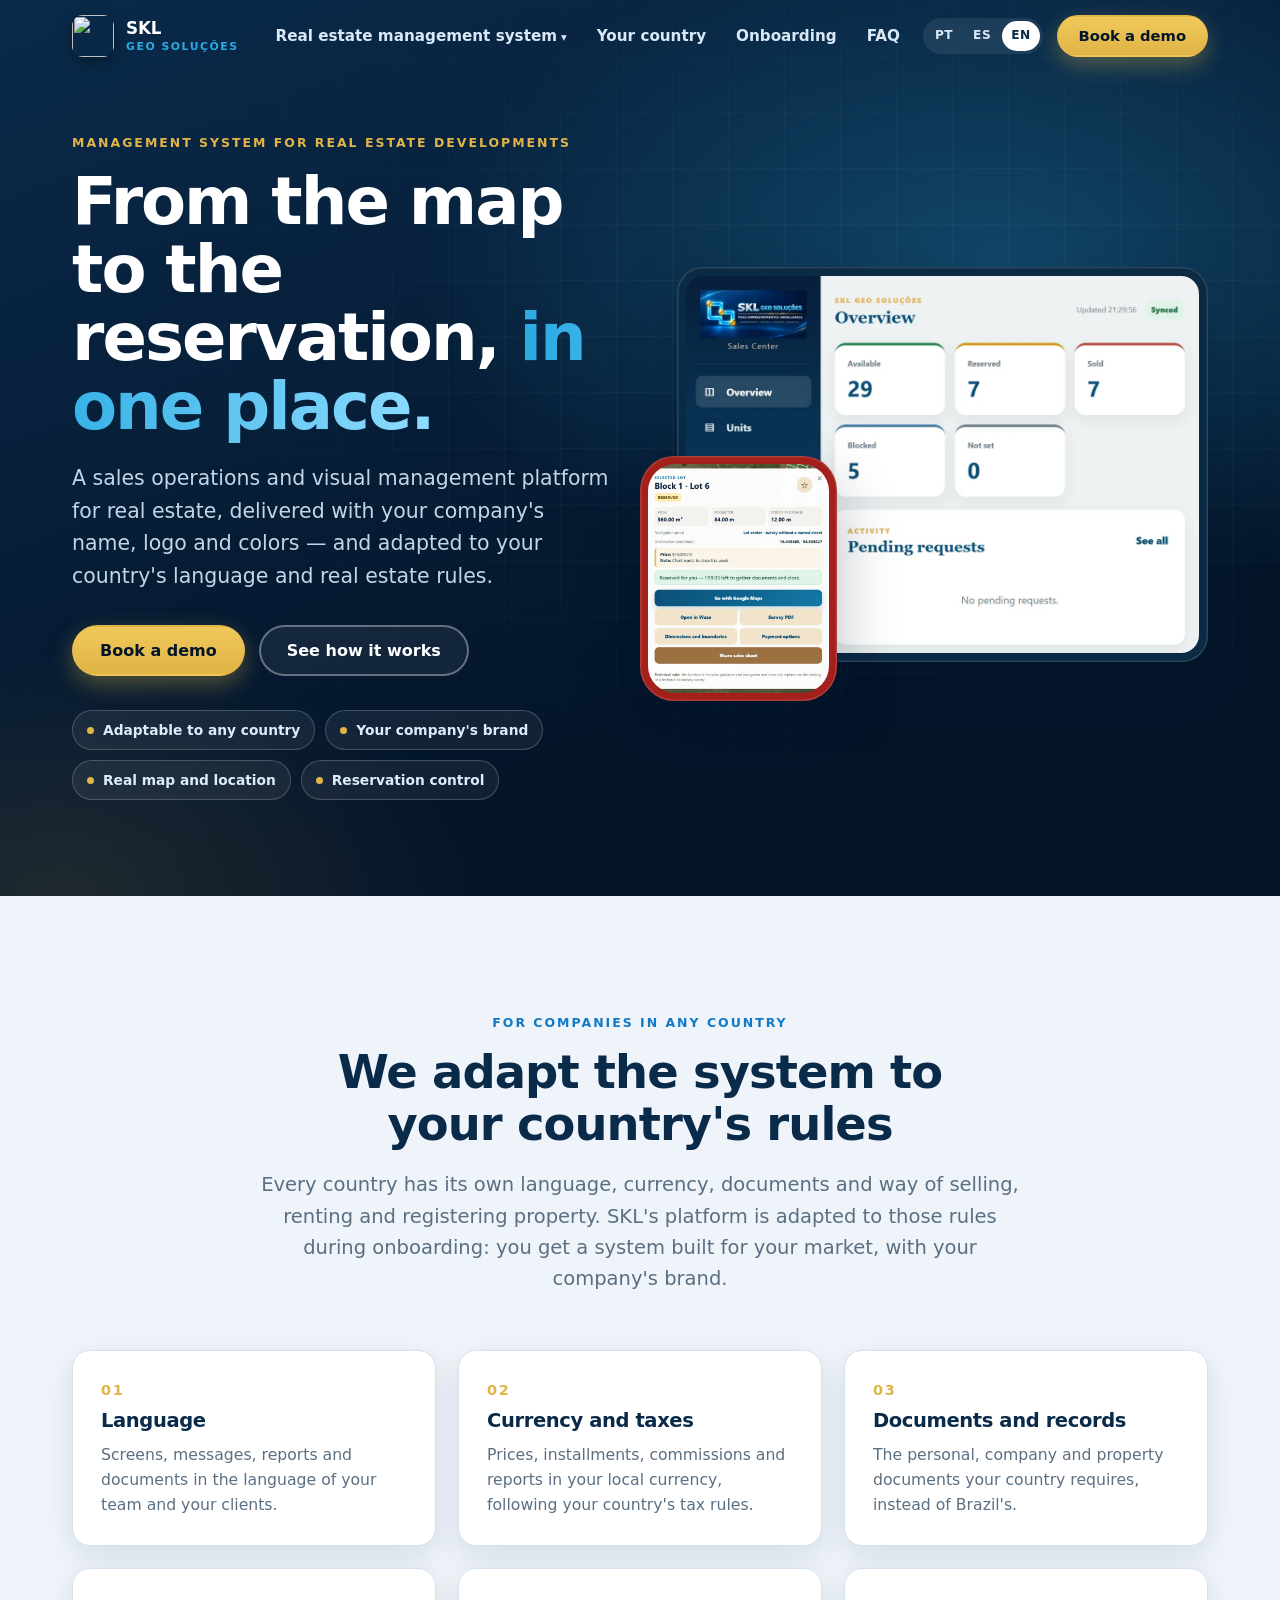
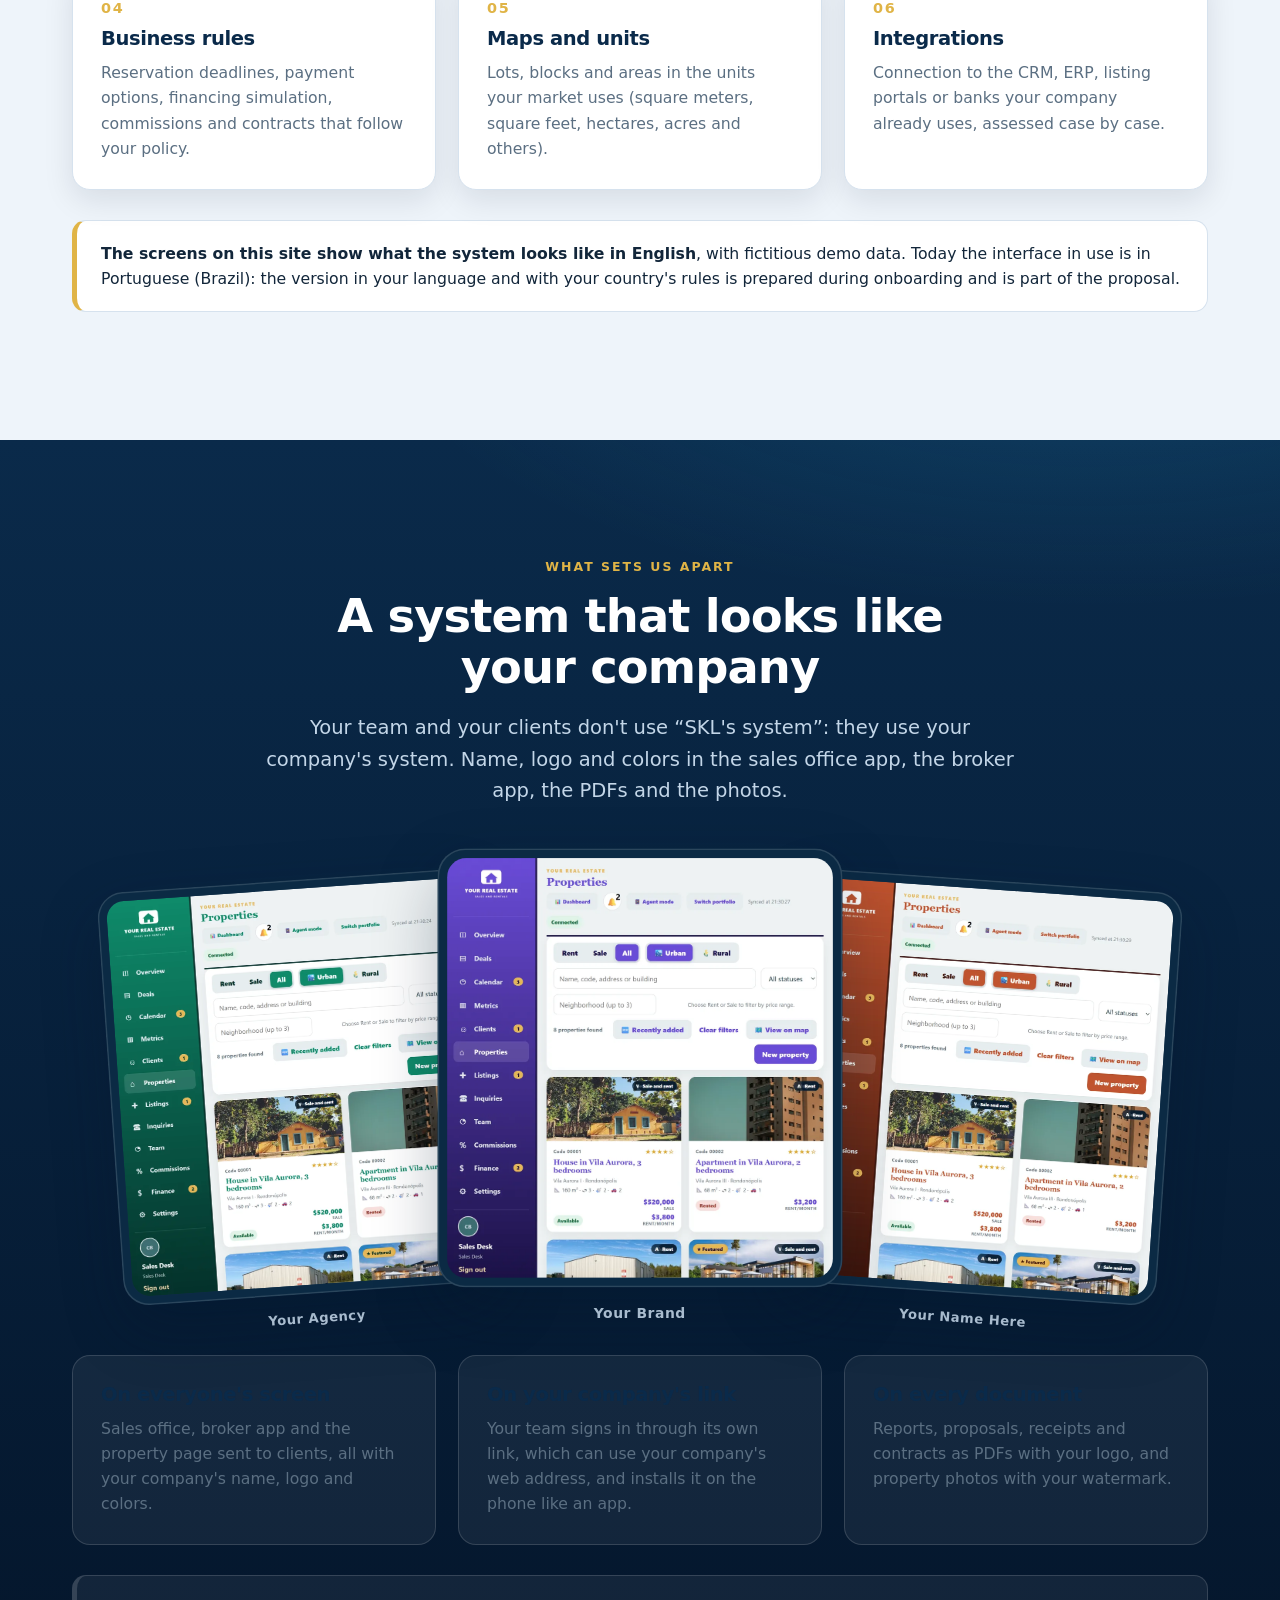
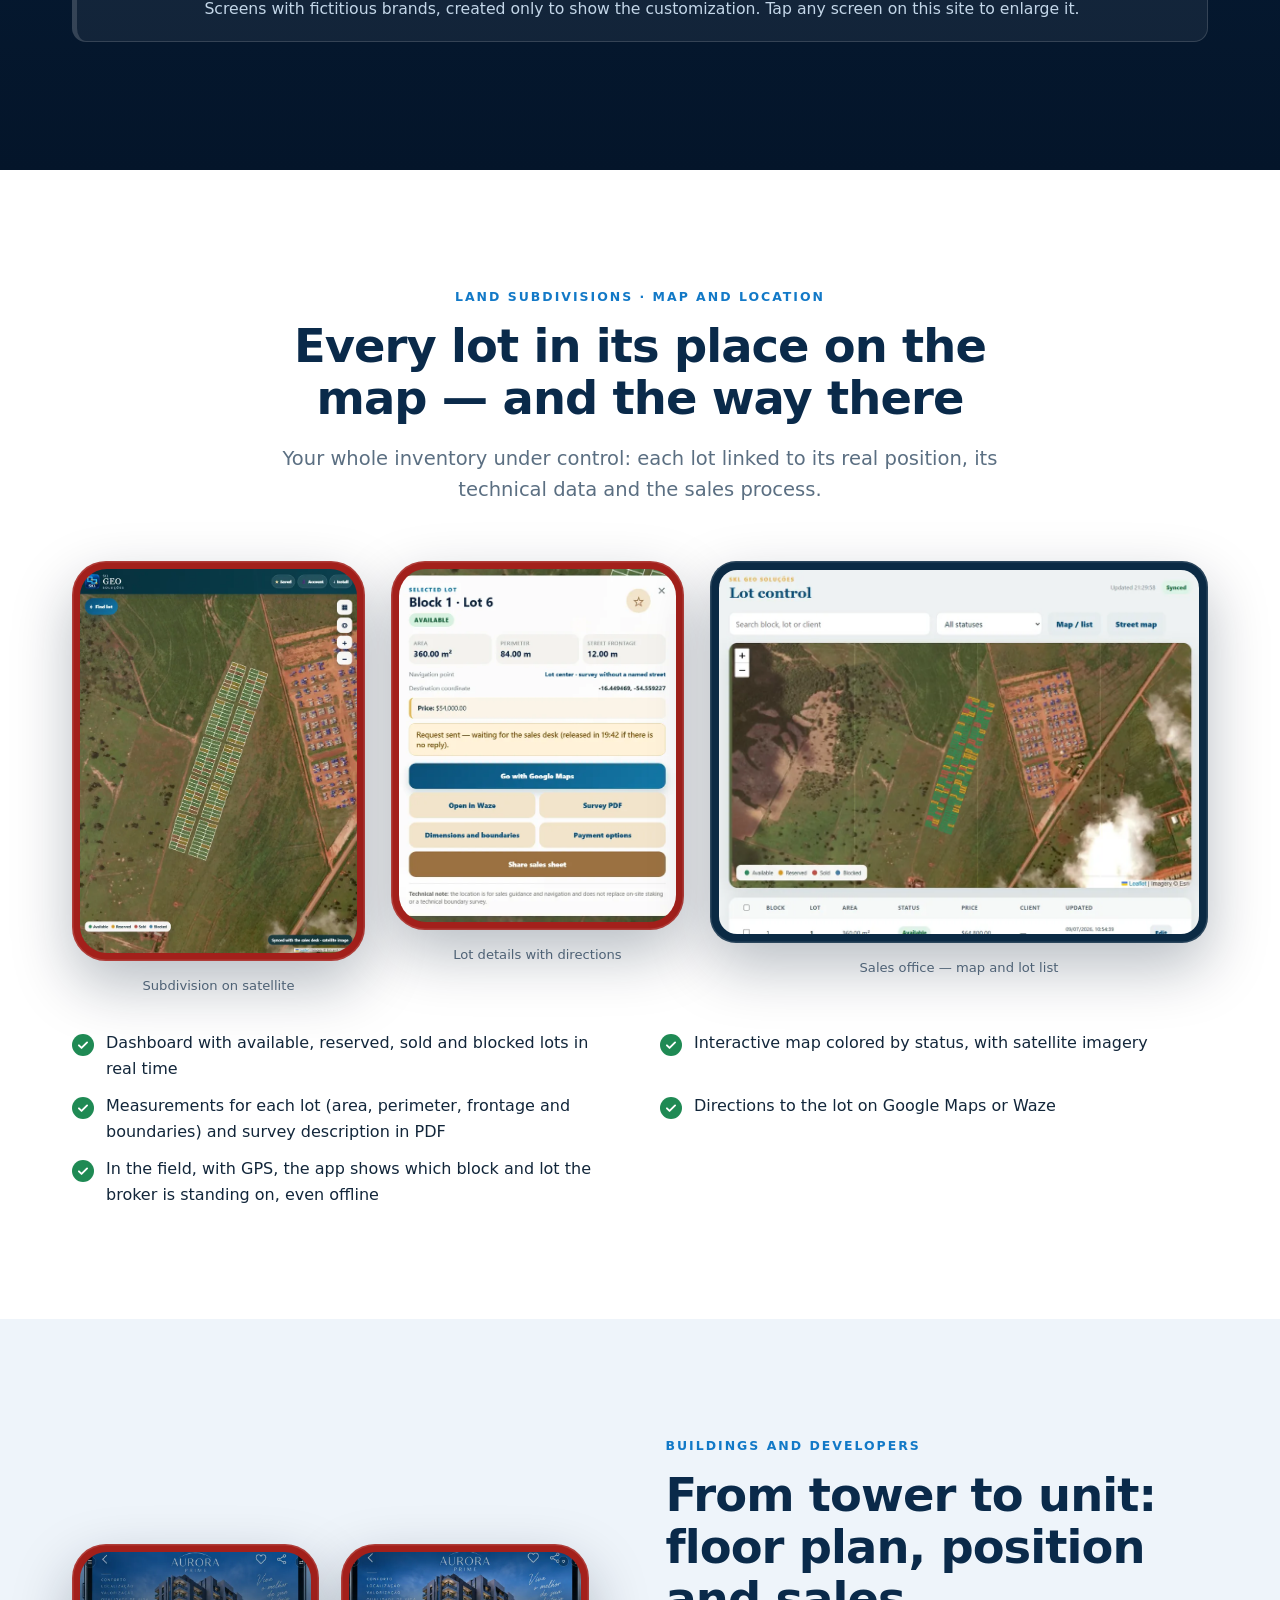
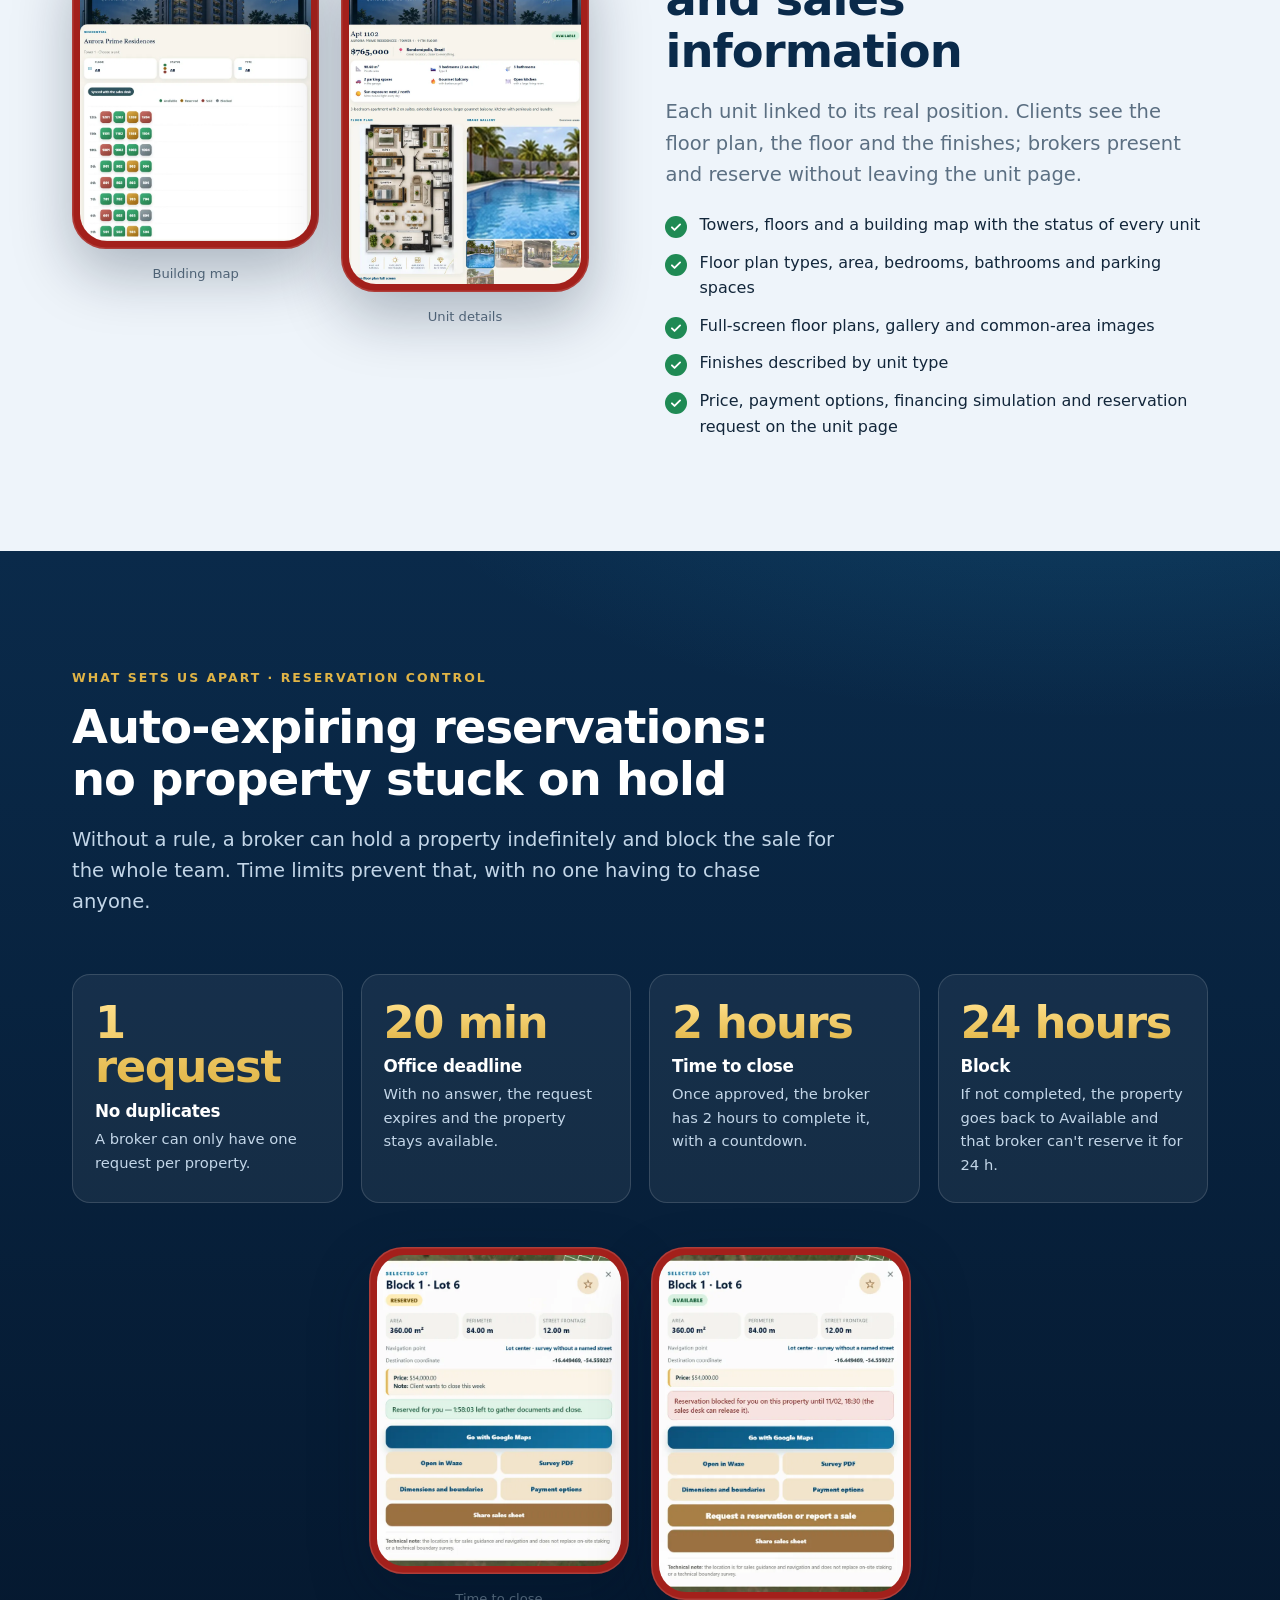
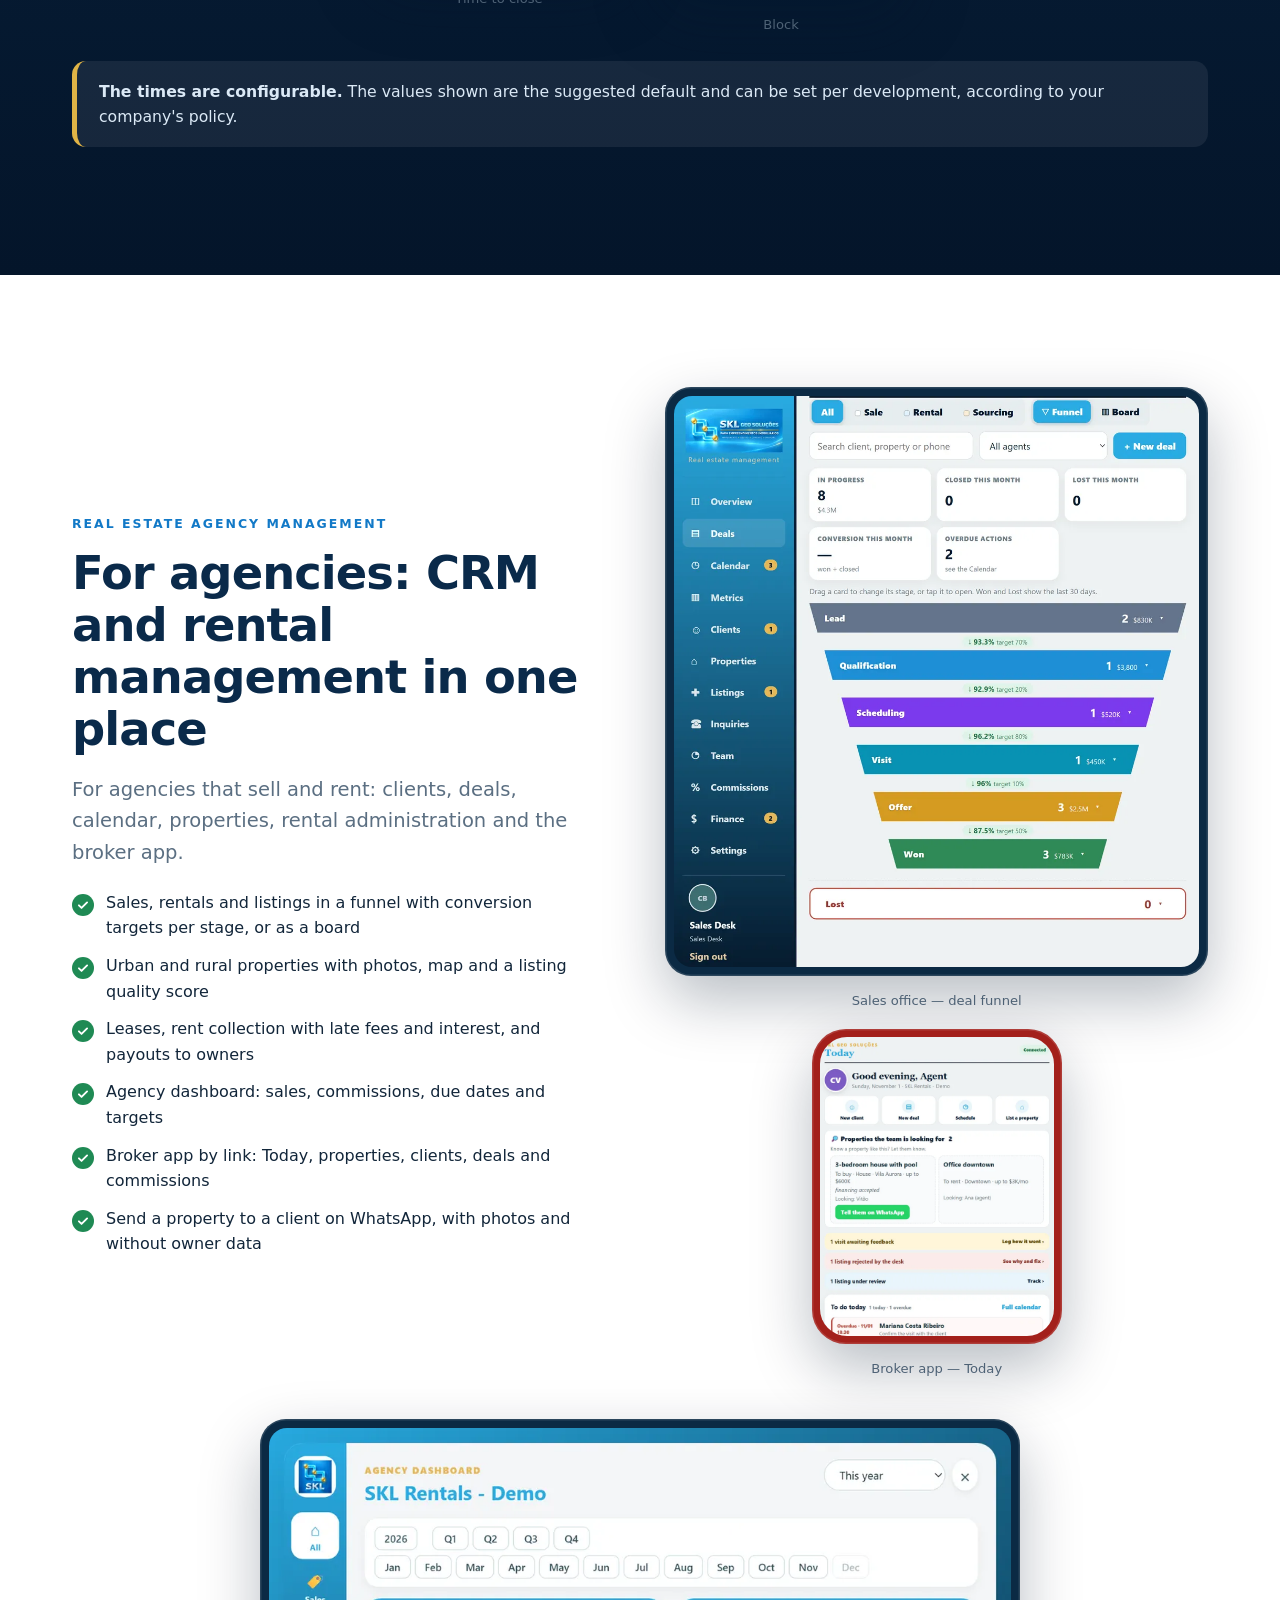
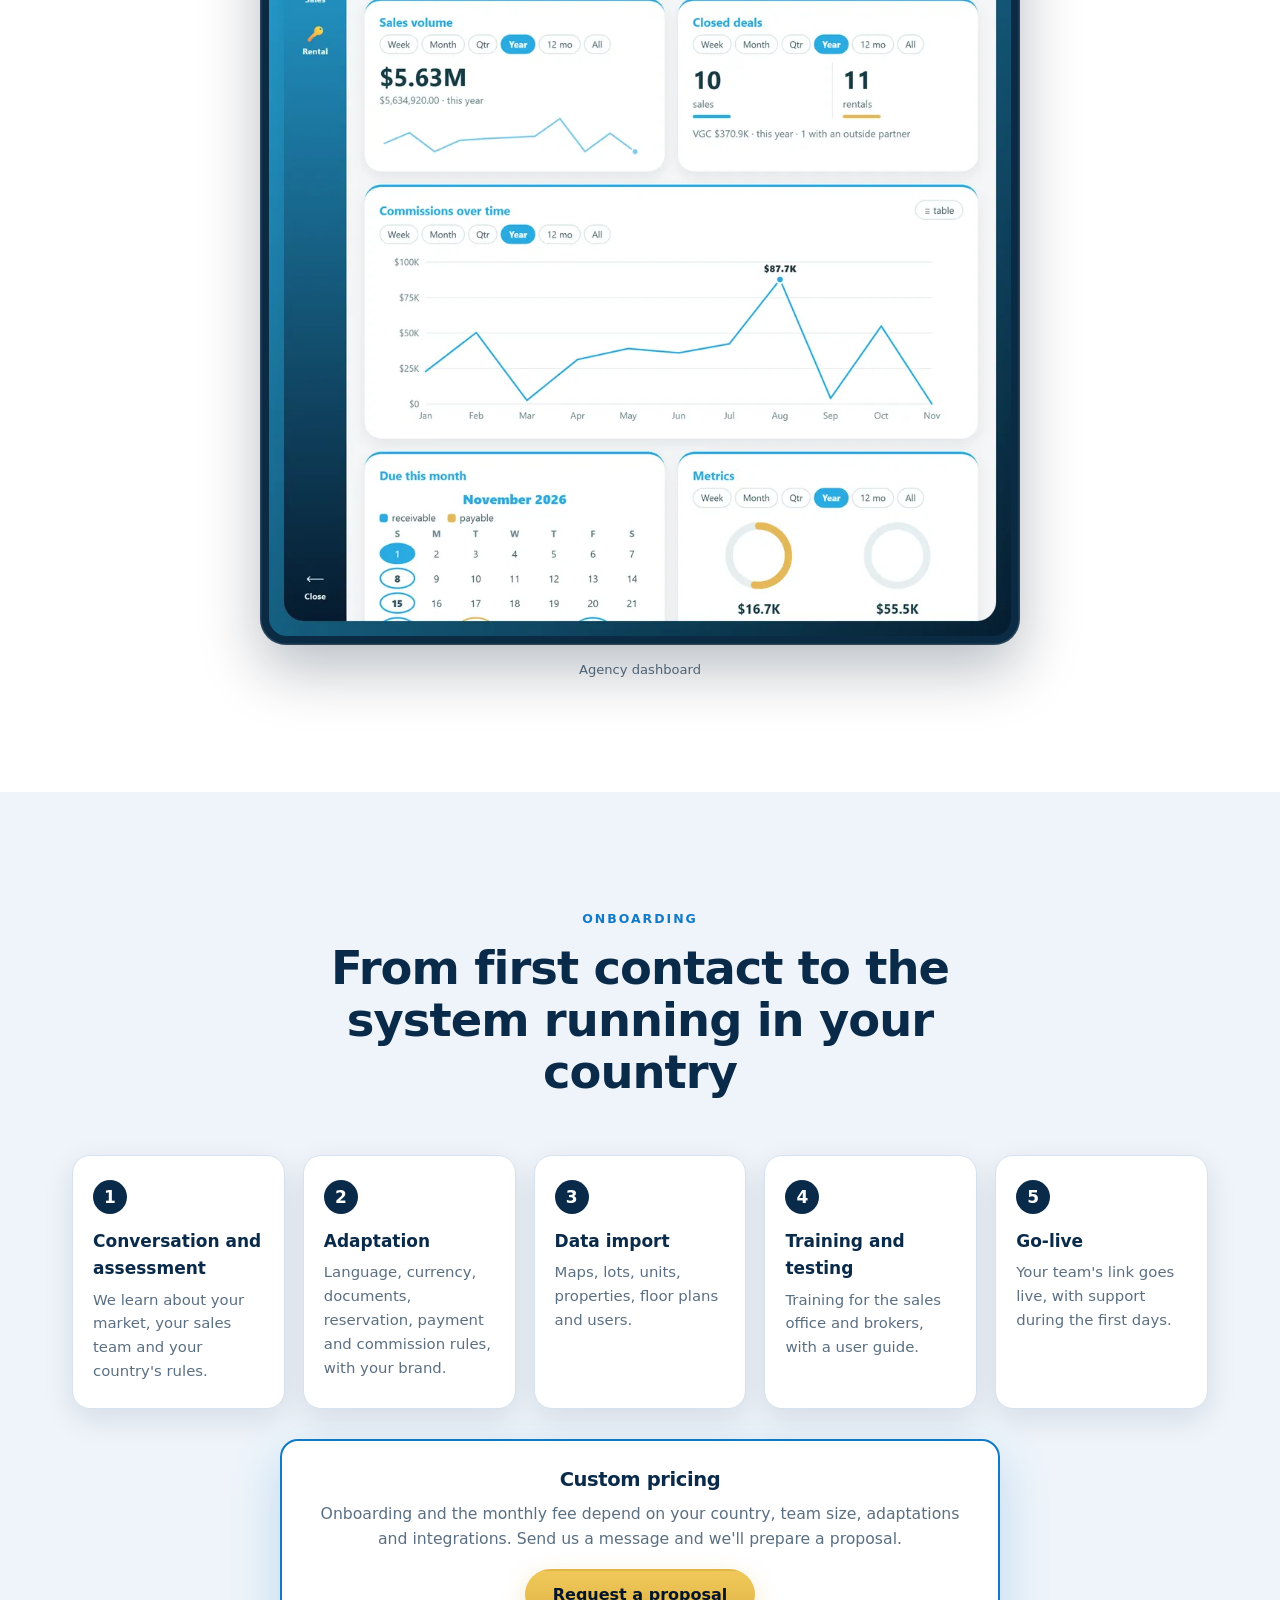
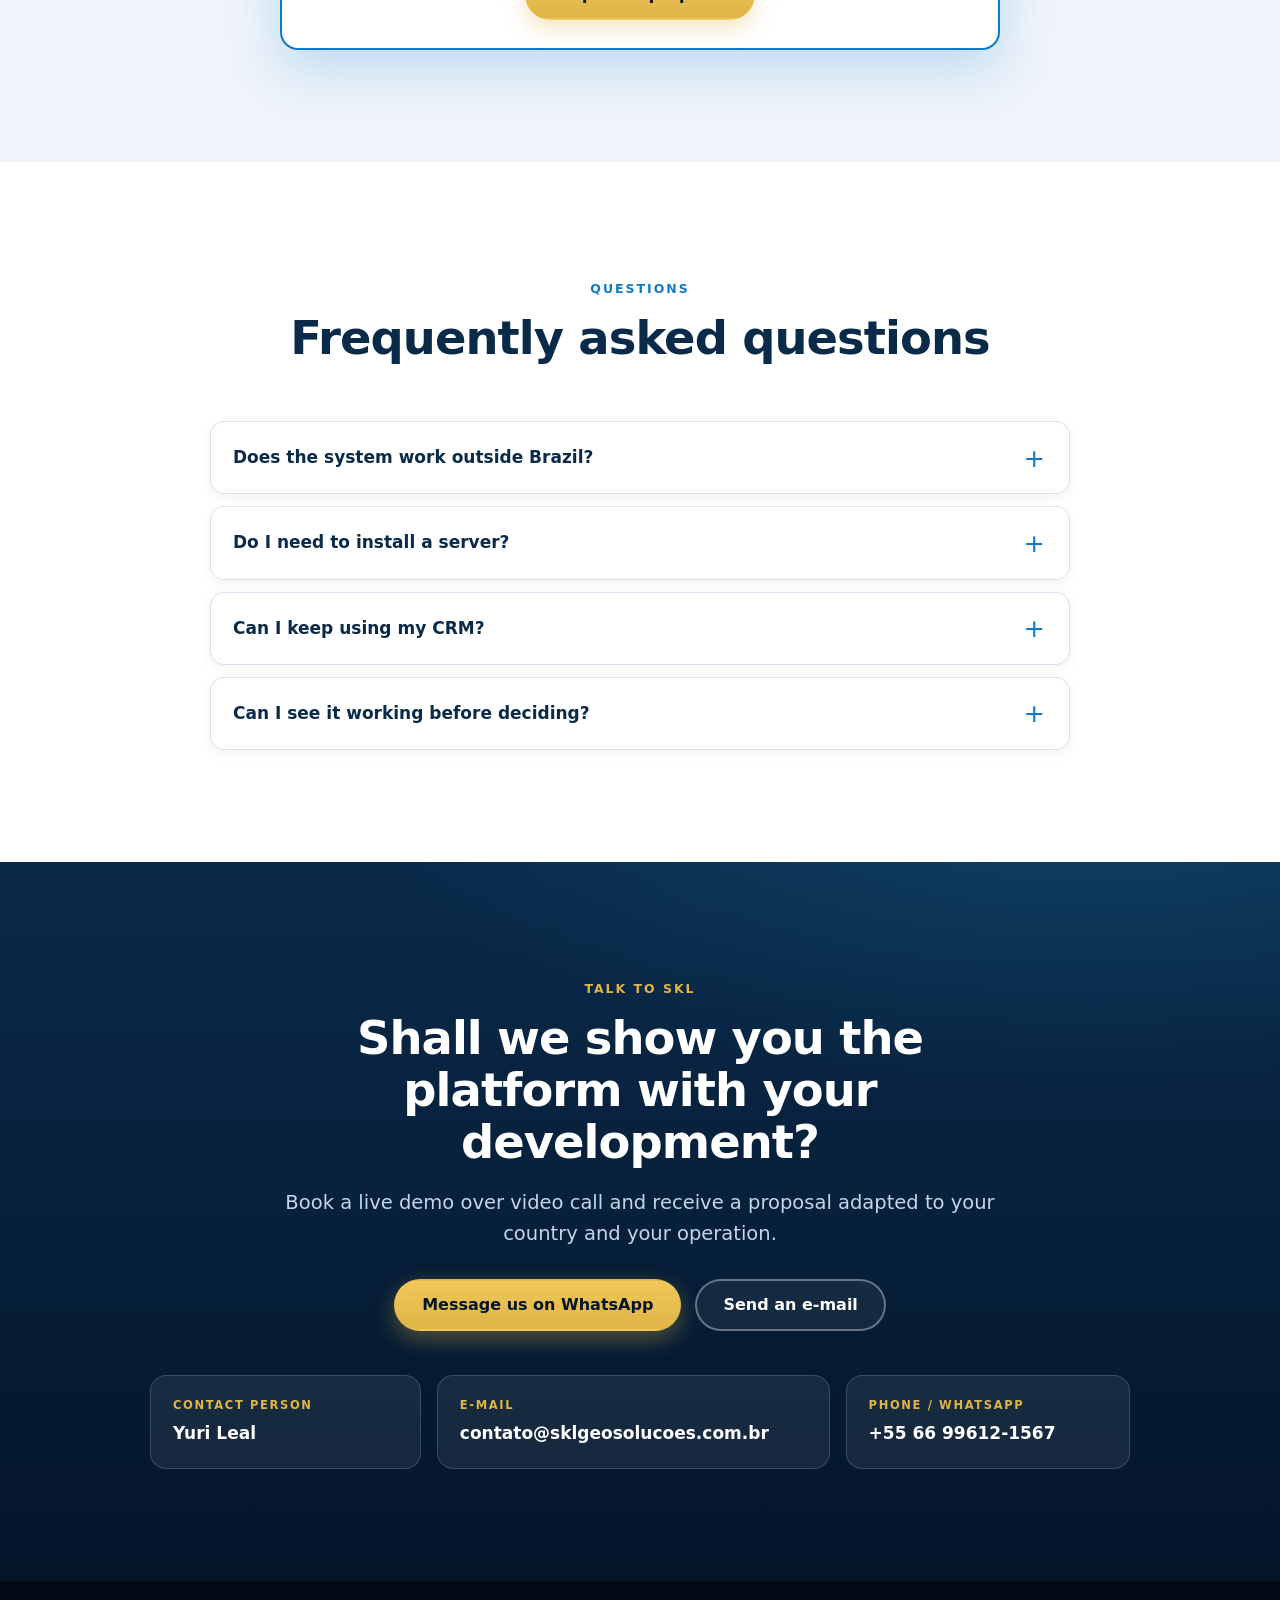
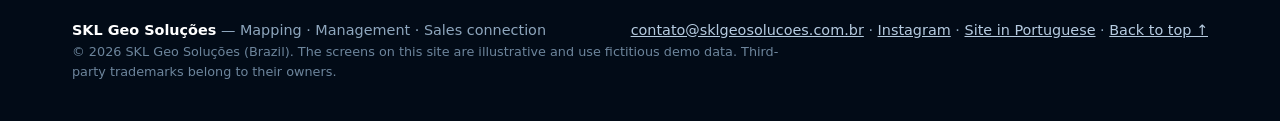
==== commit ae862f43: "Marca SKL Geo Soluções no site, link do Instagram e nova imagem de prévia - "SKL Soluções Digitais" " ====
--- a/en/index.html
+++ b/en/index.html
@@ -15,7 +15,7 @@
 <link rel="apple-touch-icon" href="../assets/apple-touch-icon.png">
 <meta property="og:type" content="website">
 <meta property="og:locale" content="en_US">
-<meta property="og:site_name" content="SKL Soluções Digitais">
+<meta property="og:site_name" content="SKL Geo Soluções">
 <meta property="og:title" content="Software for land subdivisions, buildings and real estate agencies — SKL">
 <meta property="og:description" content="Software for subdivisions, buildings and agencies: real map, live inventory, auto-expiring reservations and CRM, adapted to your country's rules.">
 <meta property="og:url" content="https://sklgeosolucoes.com.br/en/">
@@ -23,7 +23,7 @@
 <meta name="twitter:card" content="summary_large_image">
 <script>document.documentElement.className += ' js';</script>
 <link rel="stylesheet" href="../style.css">
-<script type="application/ld+json">{"@context":"https://schema.org","@type":"ProfessionalService","name":"SKL Soluções Digitais","description":"Software for subdivisions, buildings and agencies: real map, live inventory, auto-expiring reservations and CRM, adapted to your country's rules.","url":"https://sklgeosolucoes.com.br/en/","email":"contato@sklgeosolucoes.com.br","telephone":"+55 66 99612-1567","image":"https://sklgeosolucoes.com.br/assets/og-image.jpg","inLanguage":"en"}</script>
+<script type="application/ld+json">{"@context":"https://schema.org","@type":"ProfessionalService","name":"SKL Geo Soluções","description":"Software for subdivisions, buildings and agencies: real map, live inventory, auto-expiring reservations and CRM, adapted to your country's rules.","url":"https://sklgeosolucoes.com.br/en/","email":"contato@sklgeosolucoes.com.br","telephone":"+55 66 99612-1567","image":"https://sklgeosolucoes.com.br/assets/og-image.jpg","inLanguage":"en"}</script>
 <script type="application/ld+json">{"@context":"https://schema.org","@type":"FAQPage","mainEntity":[{"@type":"Question","name":"Does the system work outside Brazil?","acceptedAnswer":{"@type":"Answer","text":"Yes. The platform runs in the cloud and is adapted during onboarding to your country's language, currency, documents and real estate rules. Today the interface is in Portuguese; the version in your language is part of the proposal."}},{"@type":"Question","name":"Do I need to install a server?","acceptedAnswer":{"@type":"Answer","text":"No. The system runs in the cloud and your team just signs in. Brokers use a link on iPhone, Android and computers."}},{"@type":"Question","name":"Can I keep using my CRM?","acceptedAnswer":{"@type":"Answer","text":"Yes. Where there is an integration, your CRM stays the official source and SKL turns that data into a visual, operational tool. Each integration is assessed case by case."}},{"@type":"Question","name":"Can I see it working before deciding?","acceptedAnswer":{"@type":"Answer","text":"Yes. We run a live demo over video call, with the application working, and you receive a tailored proposal."}}]}</script>
 </head>
 <body>
@@ -31,9 +31,9 @@
 
 <header class="site-header" id="topo">
   <div class="wrap nav">
-    <a class="brand" href="#topo" aria-label="SKL Soluções Digitais">
+    <a class="brand" href="#topo" aria-label="SKL Geo Soluções">
       <img src="../assets/logo.webp" width="42" height="42" alt="">
-      <span>SKL<small>Soluções Digitais</small></span>
+      <span>SKL<small>Geo Soluções</small></span>
     </a>
     <button class="burger" type="button" aria-label="Open menu" aria-expanded="false" aria-controls="menu"><span></span></button>
     <nav class="menu" id="menu">
@@ -247,10 +247,10 @@
 <footer class="site-footer">
   <div class="wrap">
     <div class="footer-row">
-      <p><b style="color:#fff">SKL Soluções Digitais</b> — Mapping · Management · Sales connection</p>
-      <p><a href="mailto:contato@sklgeosolucoes.com.br">contato@sklgeosolucoes.com.br</a> · <a href="../index.html" hreflang="pt-BR">Site in Portuguese</a> · <a href="#topo">Back to top ↑</a></p>
-    </div>
-    <p class="fine">© 2026 SKL Soluções Digitais (Brazil). The screens on this site are illustrative and use fictitious demo data. Third-party trademarks belong to their owners.</p>
+      <p><b style="color:#fff">SKL Geo Soluções</b> — Mapping · Management · Sales connection</p>
+      <p><a href="mailto:contato@sklgeosolucoes.com.br">contato@sklgeosolucoes.com.br</a> · <a href="https://www.instagram.com/sklgeosolucoes/" target="_blank" rel="noopener">Instagram</a> · <a href="../index.html" hreflang="pt-BR">Site in Portuguese</a> · <a href="#topo">Back to top ↑</a></p>
+    </div>
+    <p class="fine">© 2026 SKL Geo Soluções (Brazil). The screens on this site are illustrative and use fictitious demo data. Third-party trademarks belong to their owners.</p>
   </div>
 </footer>
 
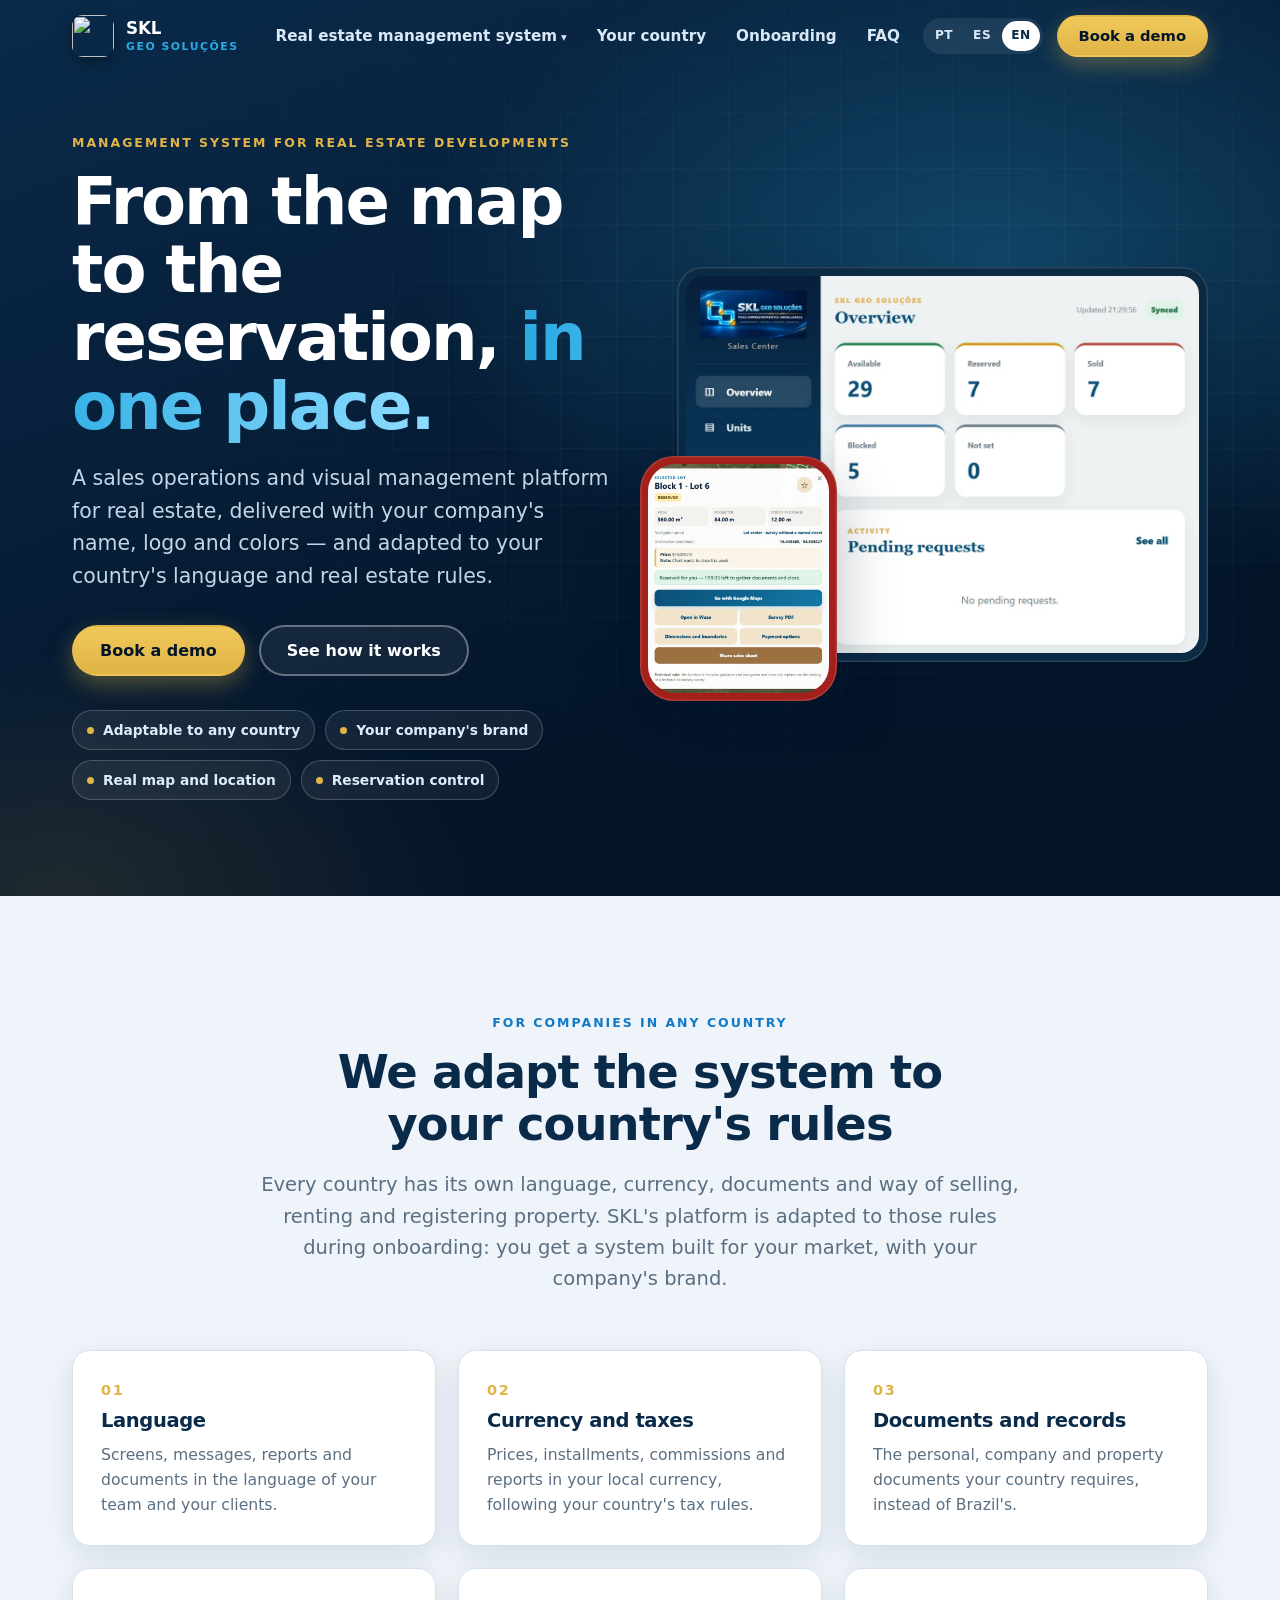
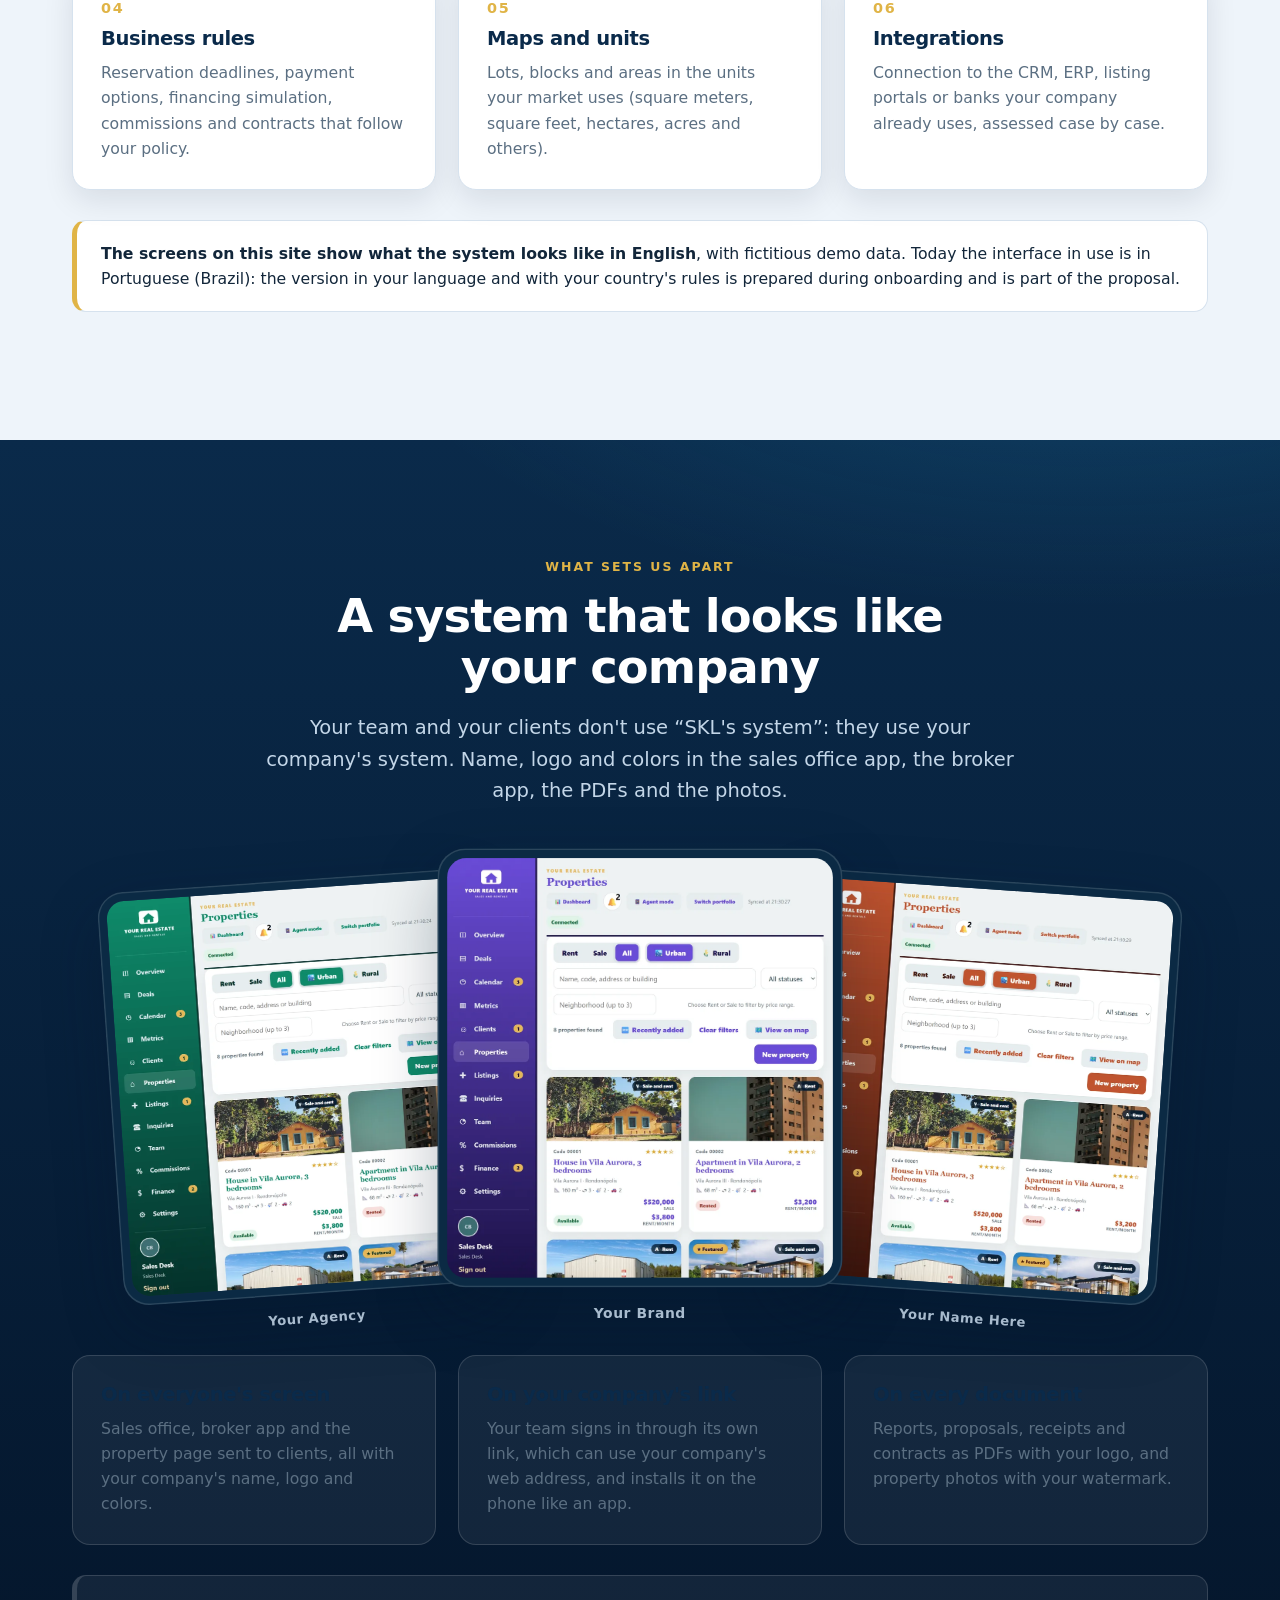
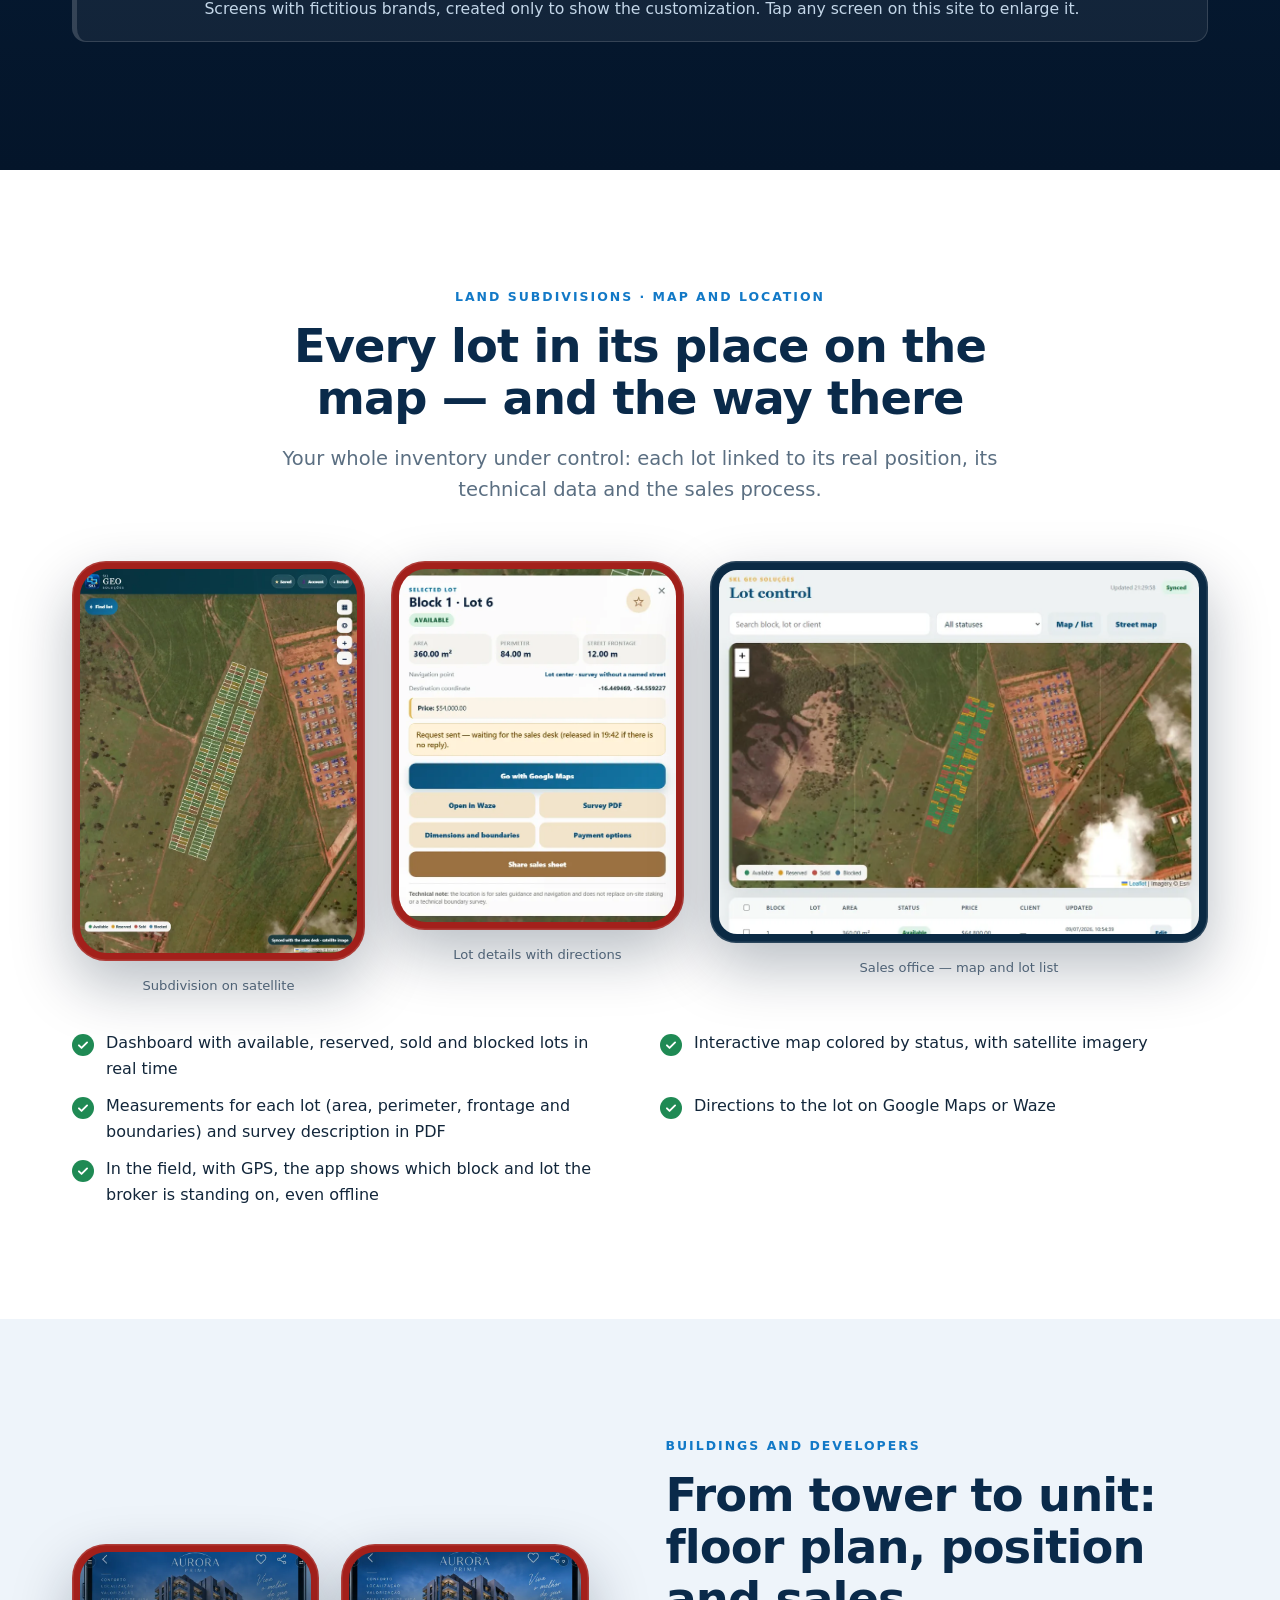
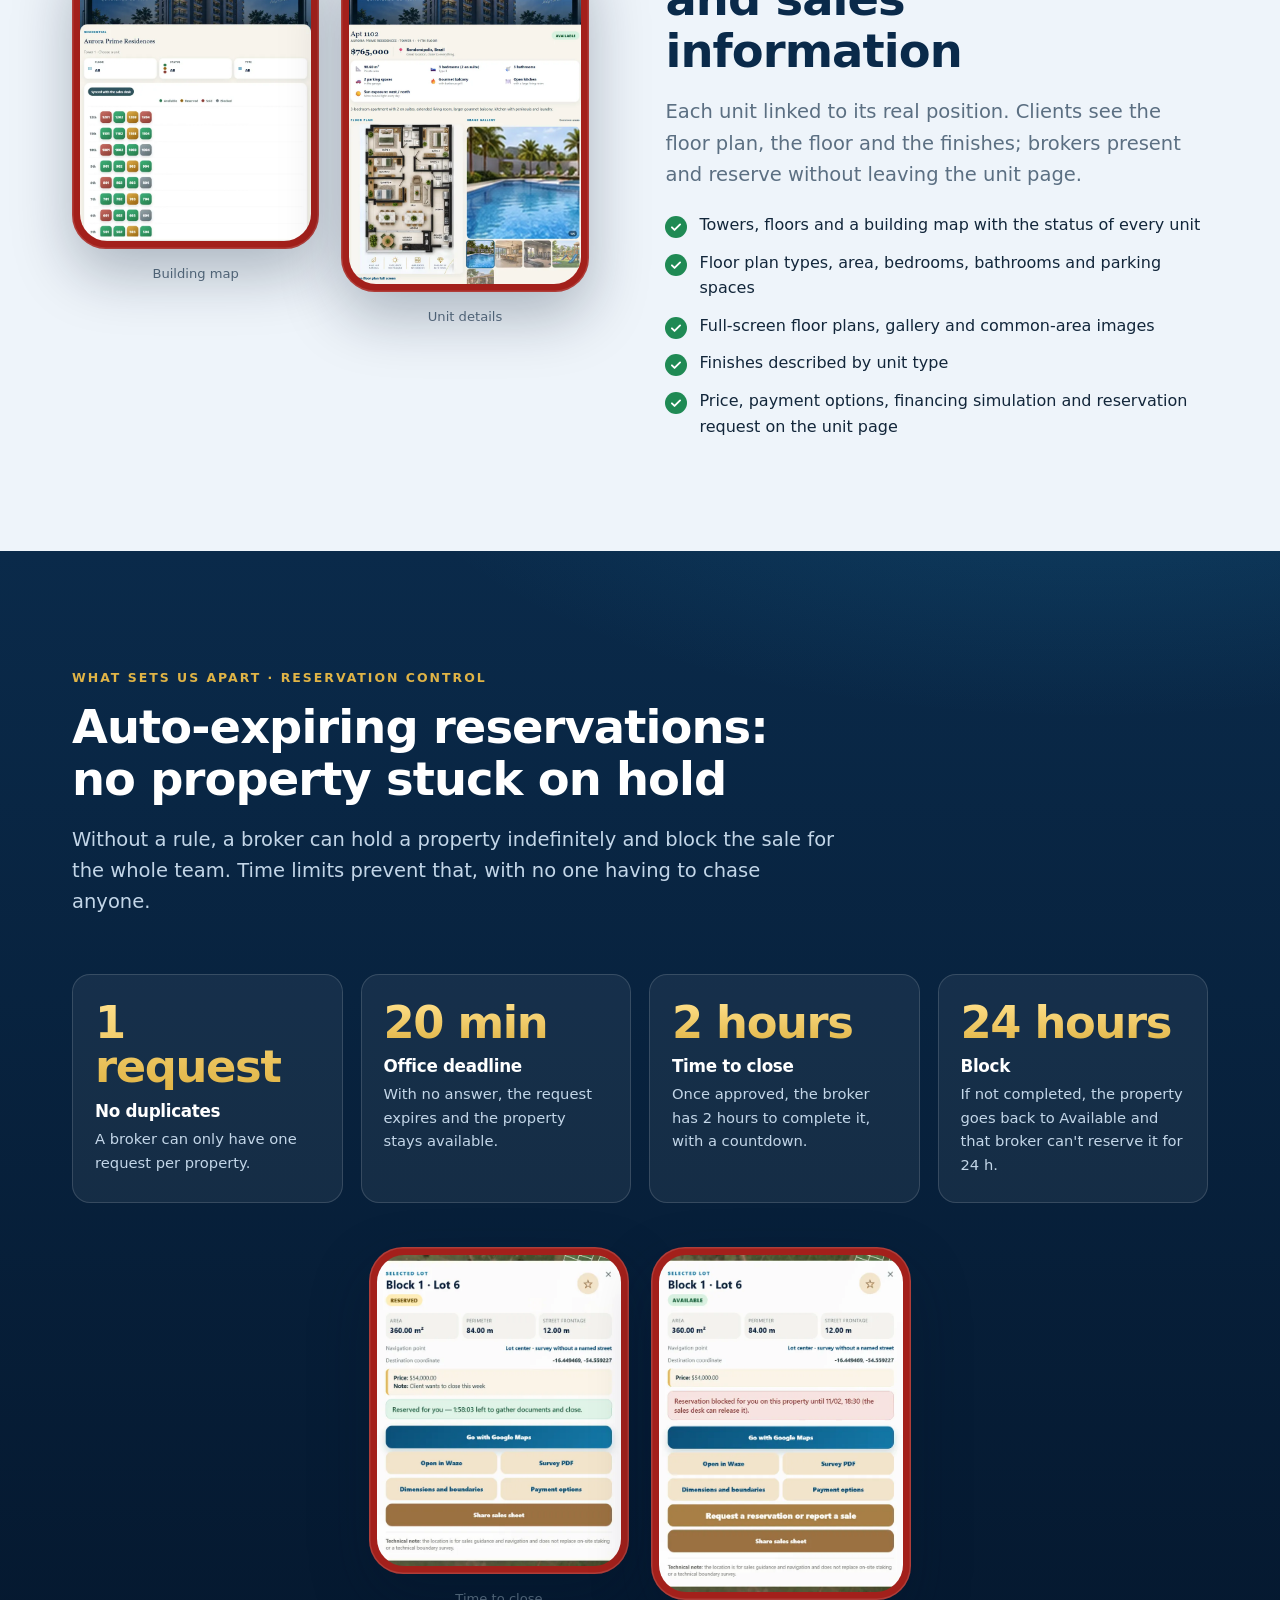
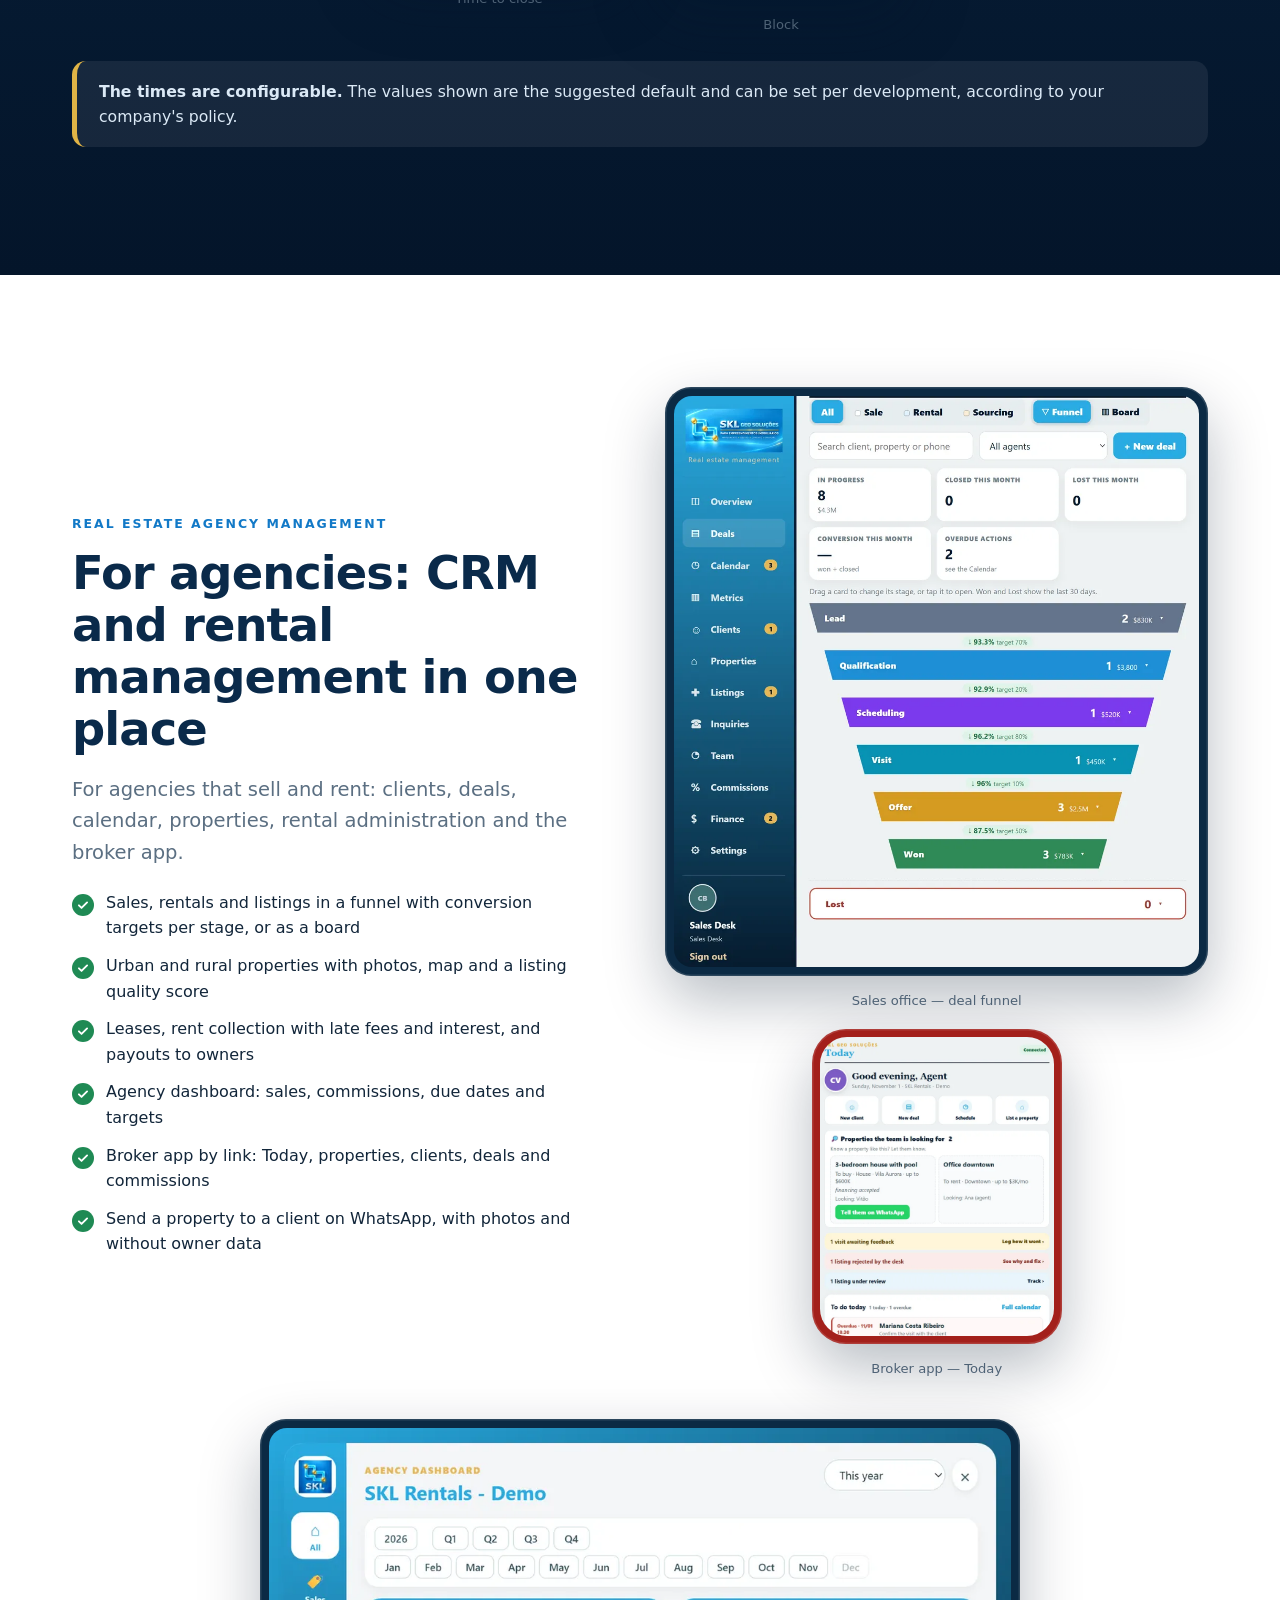
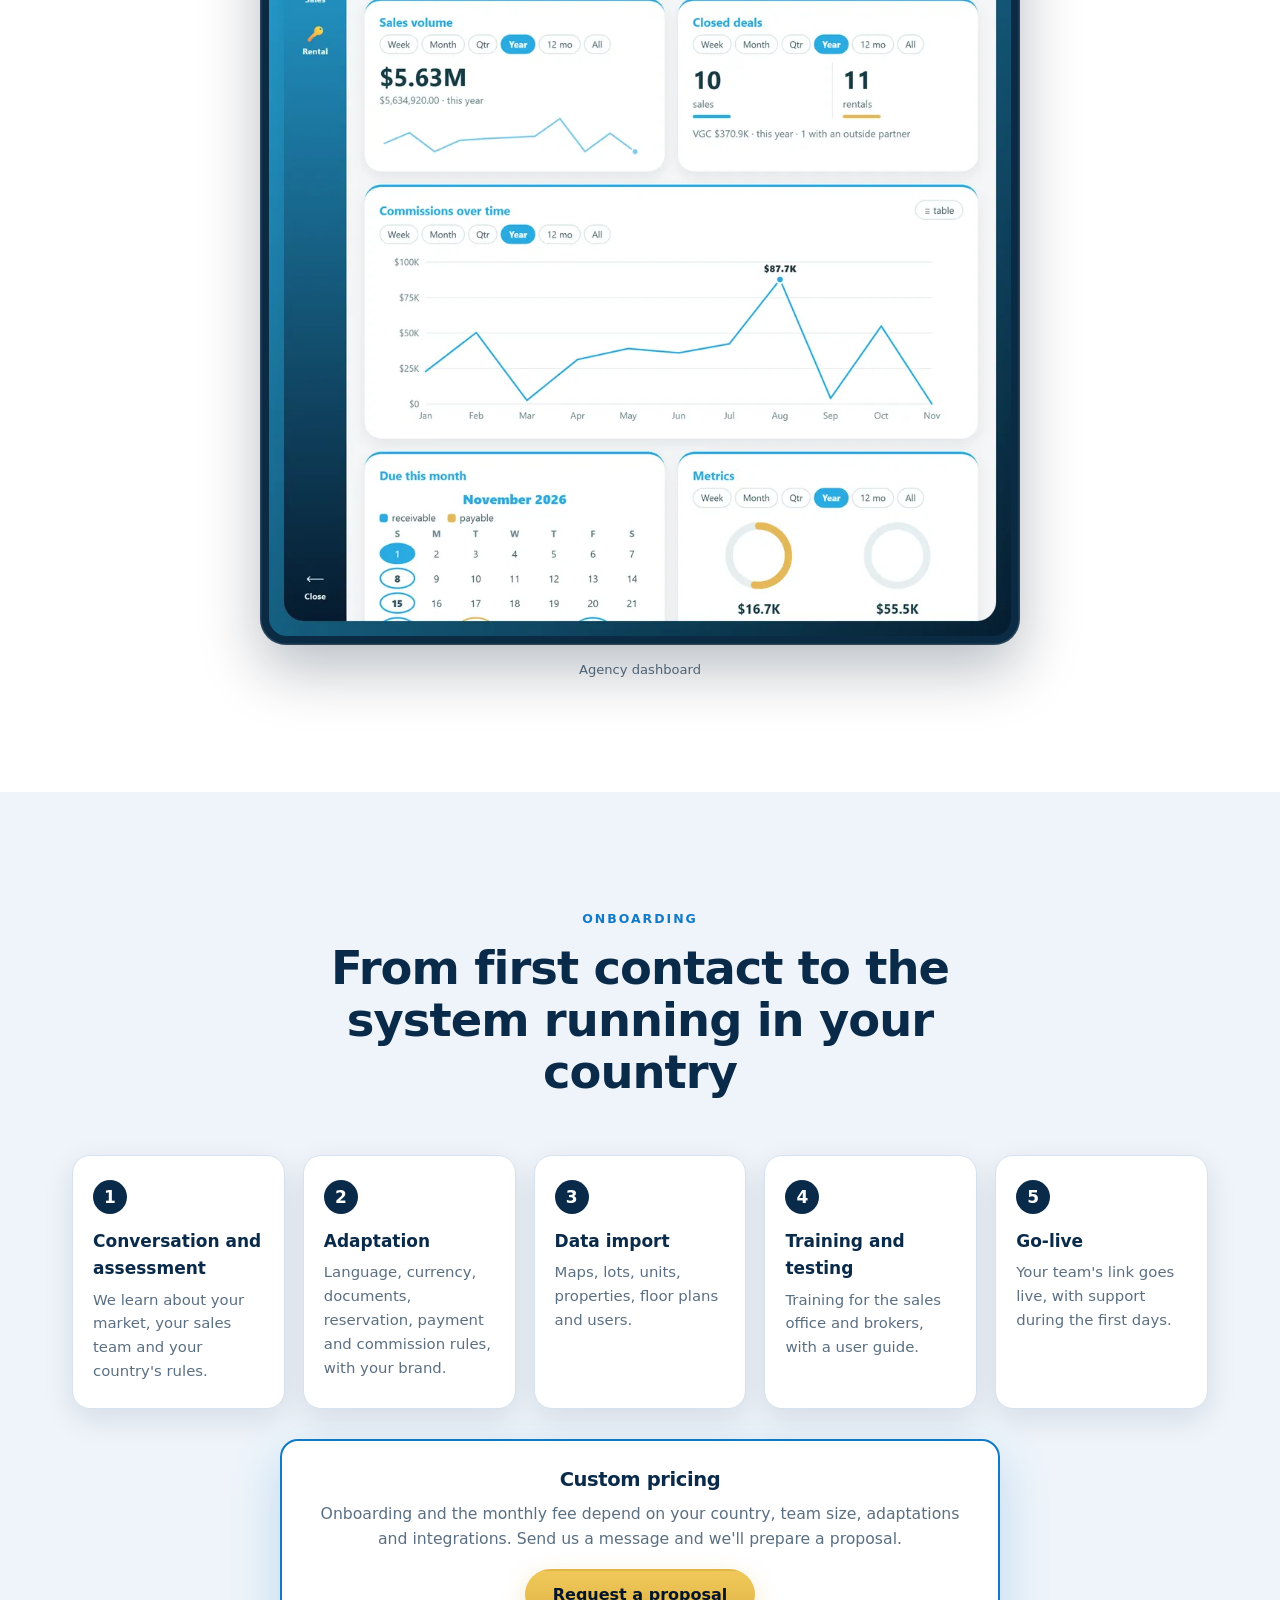
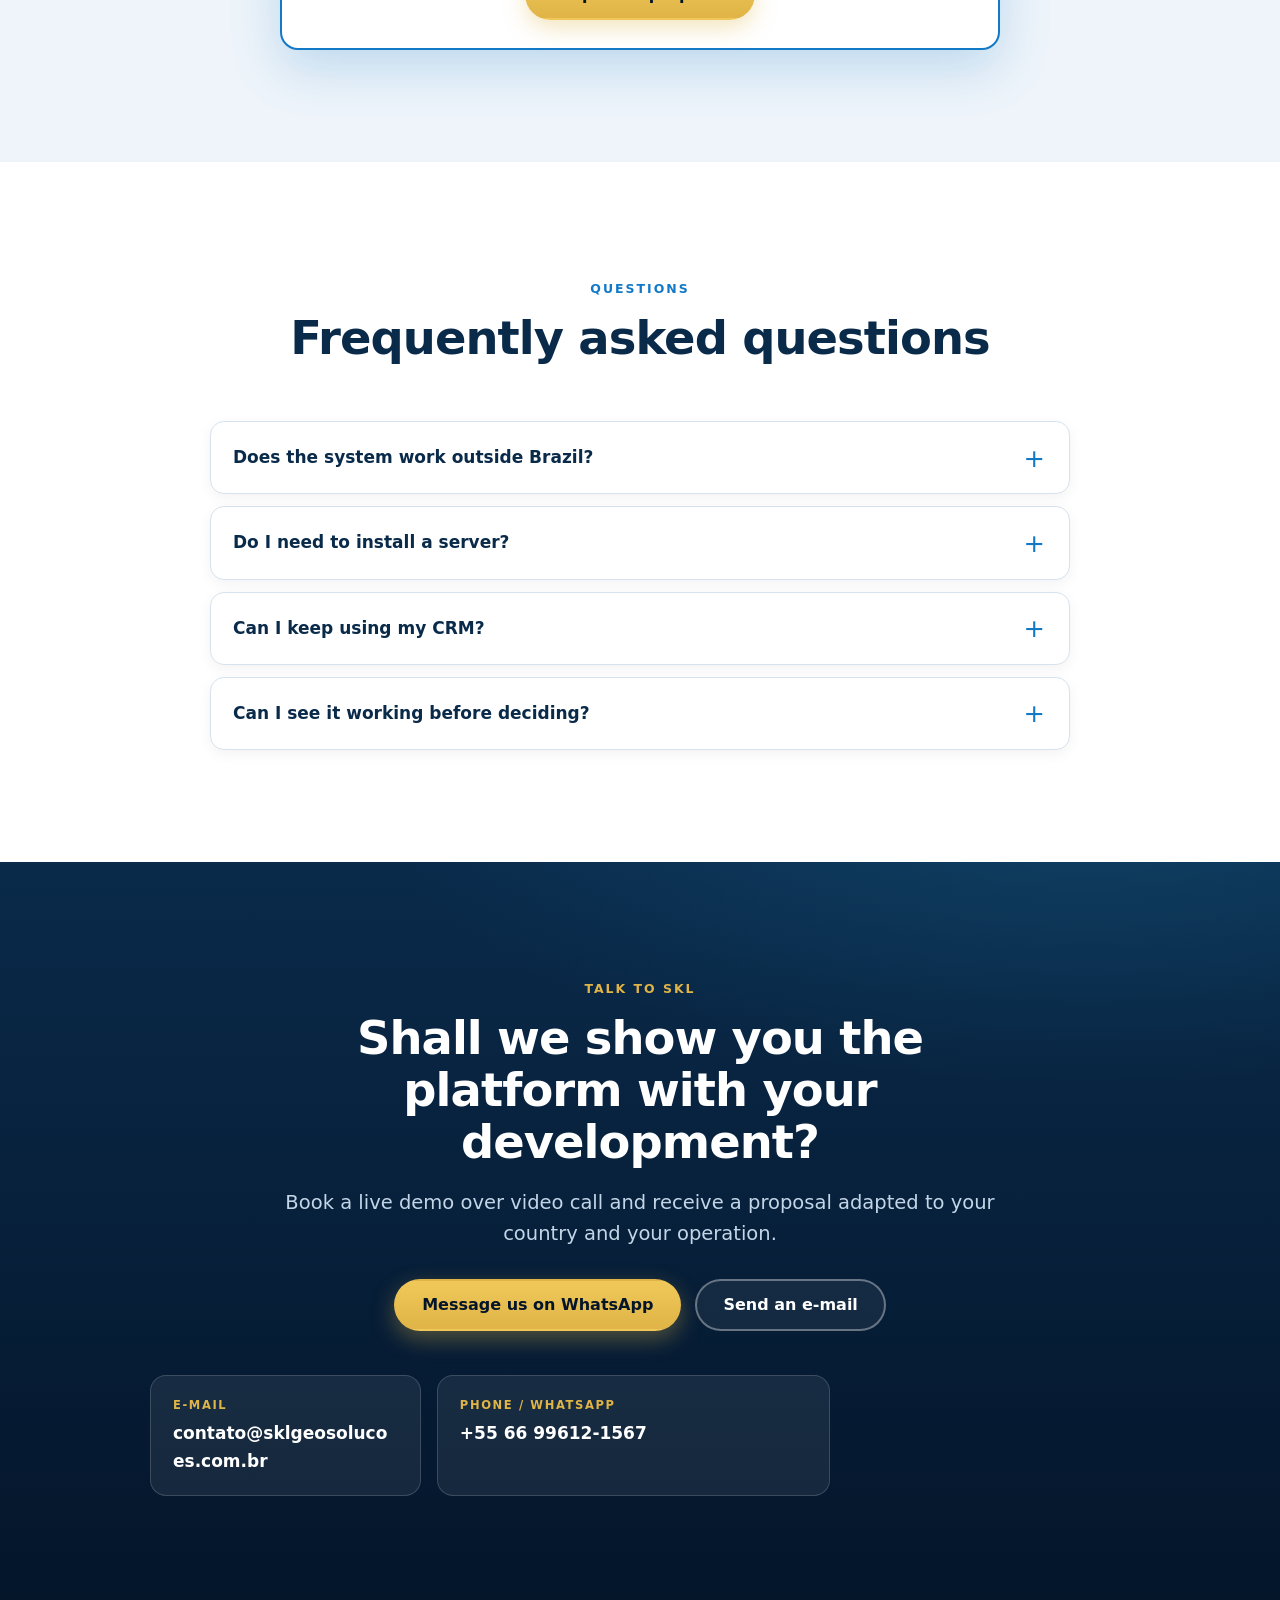
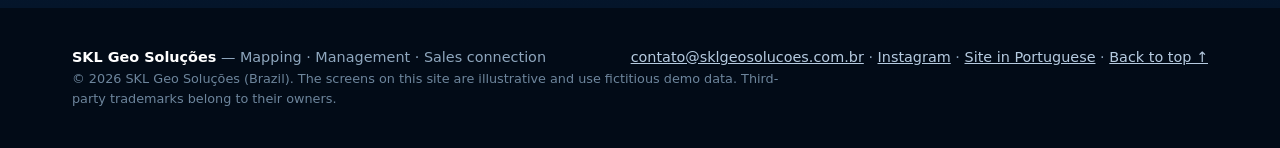
==== commit cbdc2d12: "Remove o nome do responsável do contato do site Co-Authored-By: Claude Opus 5.5 <noreply@anthropic.c" ====
--- a/en/index.html
+++ b/en/index.html
@@ -235,7 +235,6 @@
       <a class="btn btn--ghost" href="mailto:contato@sklgeosolucoes.com.br?subject=SKL%20platform%20demo">Send an e-mail</a>
     </div>
     <div class="contact-cards">
-      <div><small>Contact person</small><span>Yuri Leal</span></div>
       <div><small>E-mail</small><a href="mailto:contato@sklgeosolucoes.com.br">contato@sklgeosolucoes.com.br</a></div>
       <div><small>Phone / WhatsApp</small><a href="tel:+5566996121567">+55 66 99612-1567</a></div>
     </div>
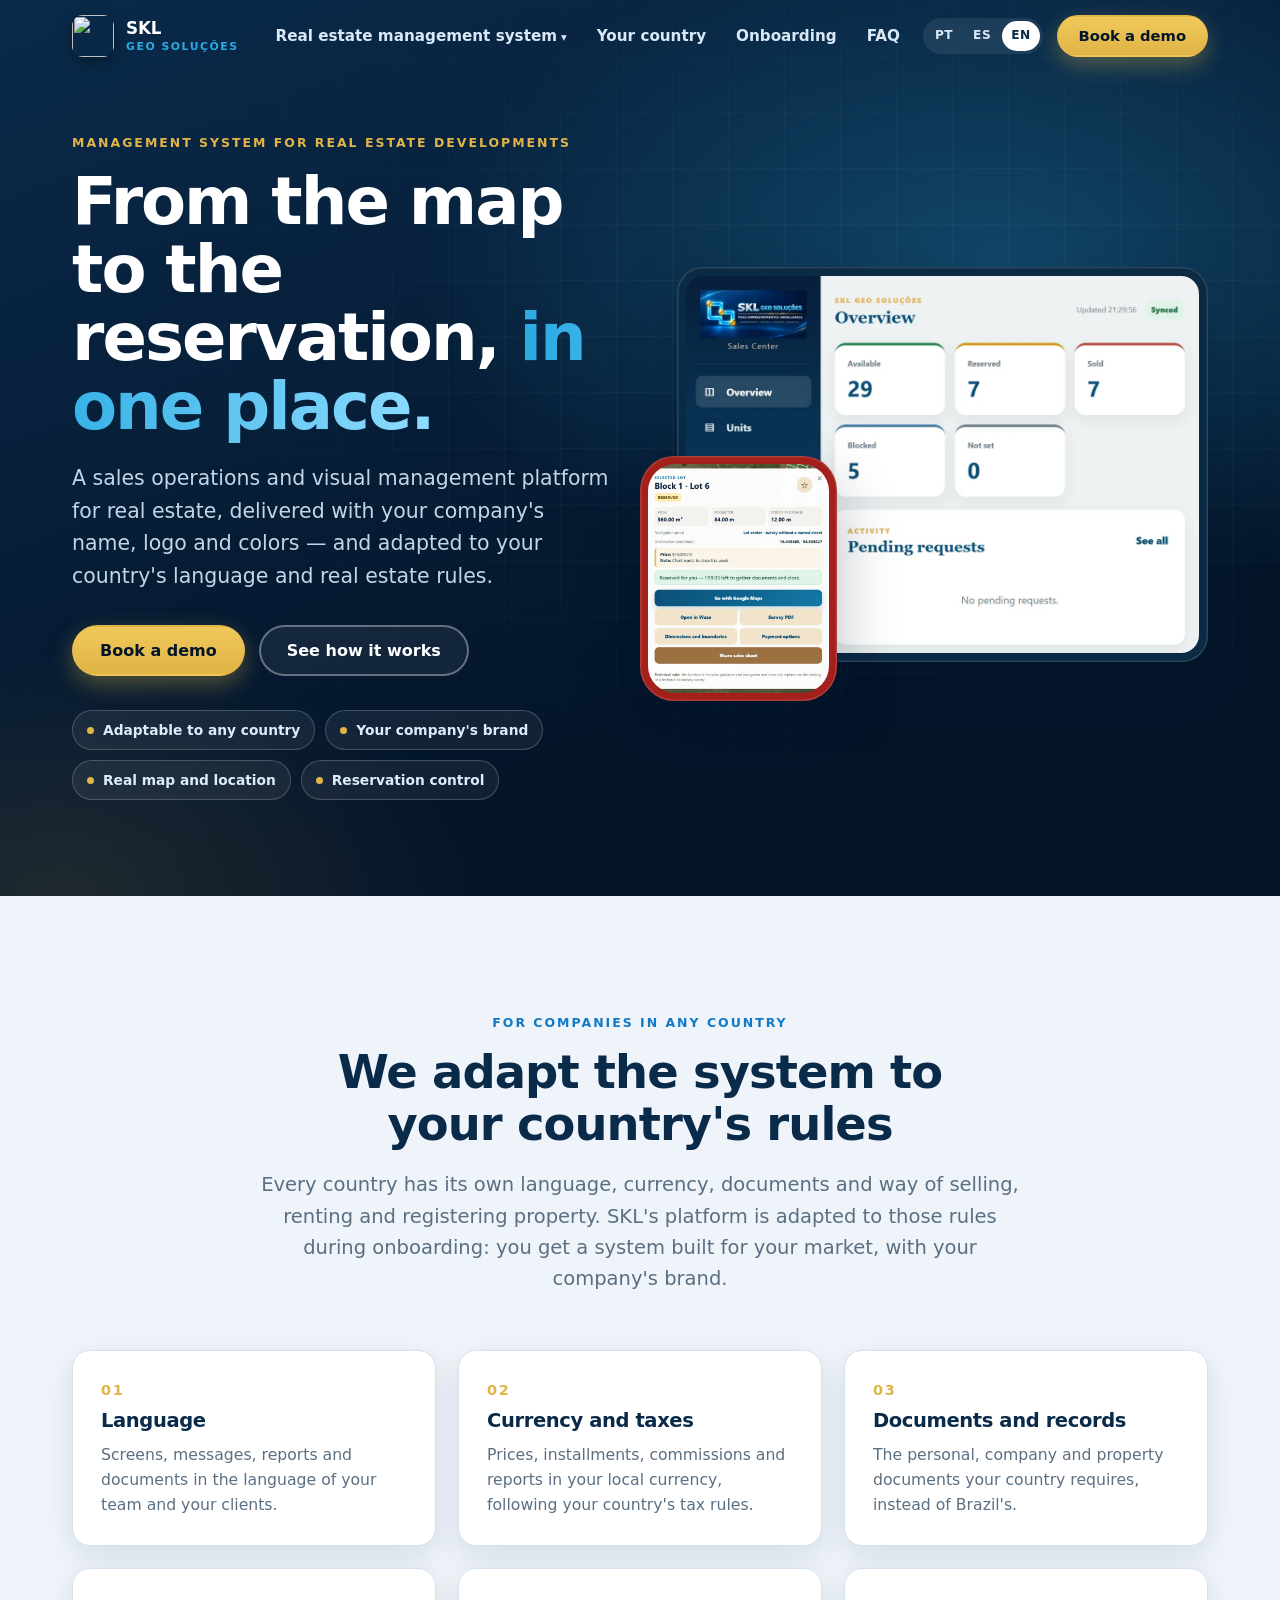
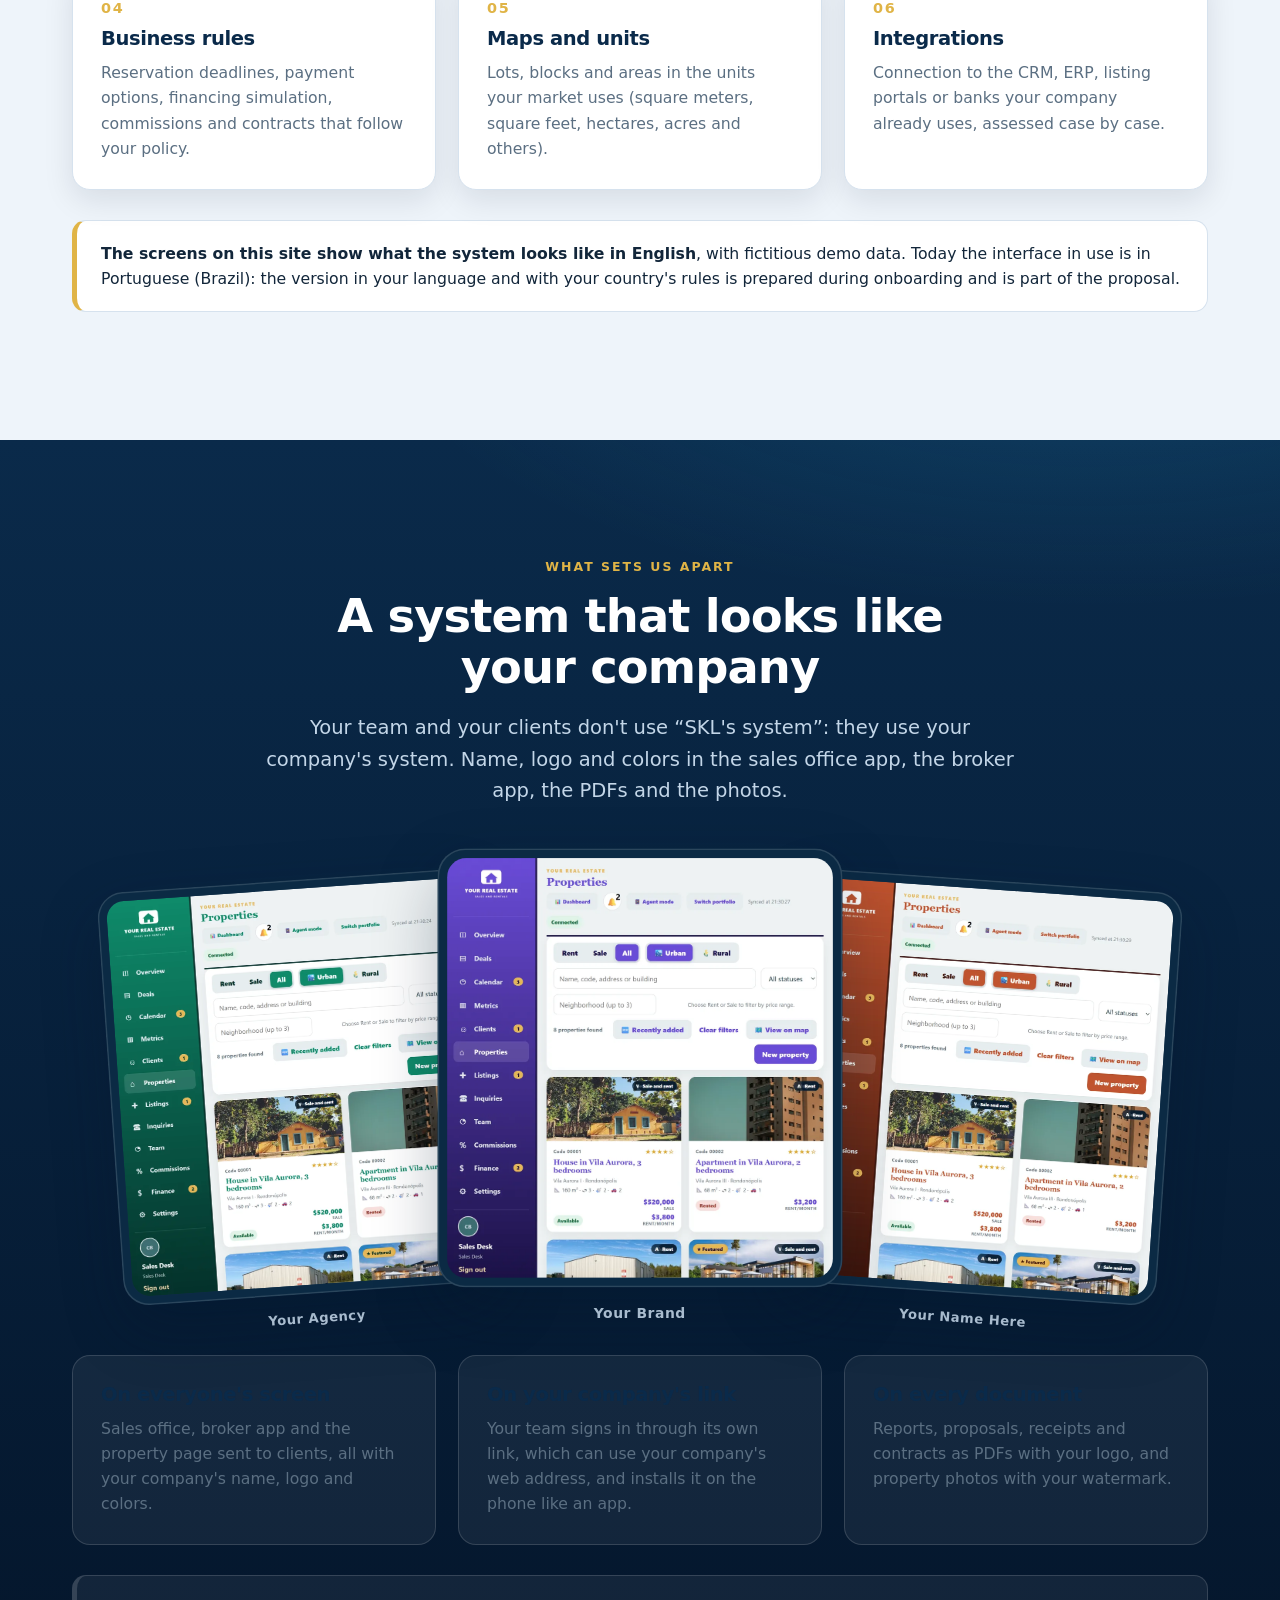
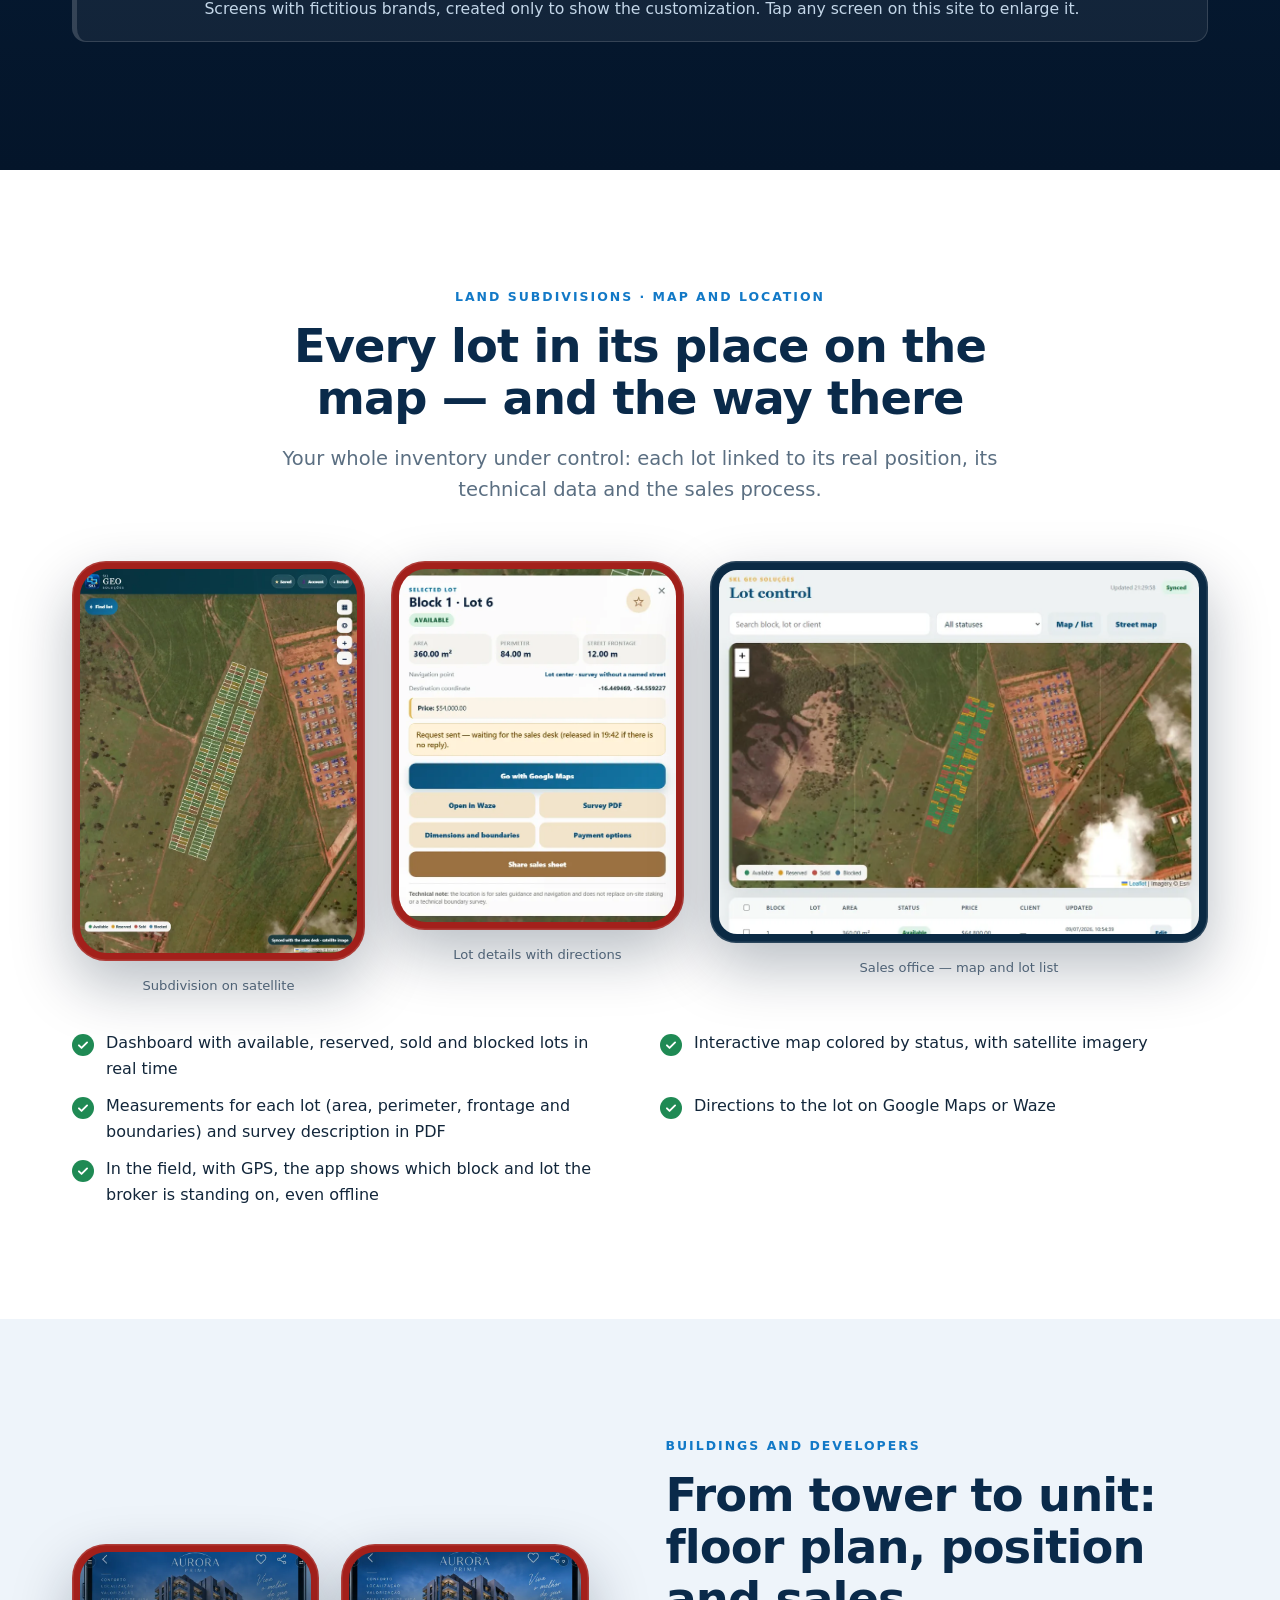
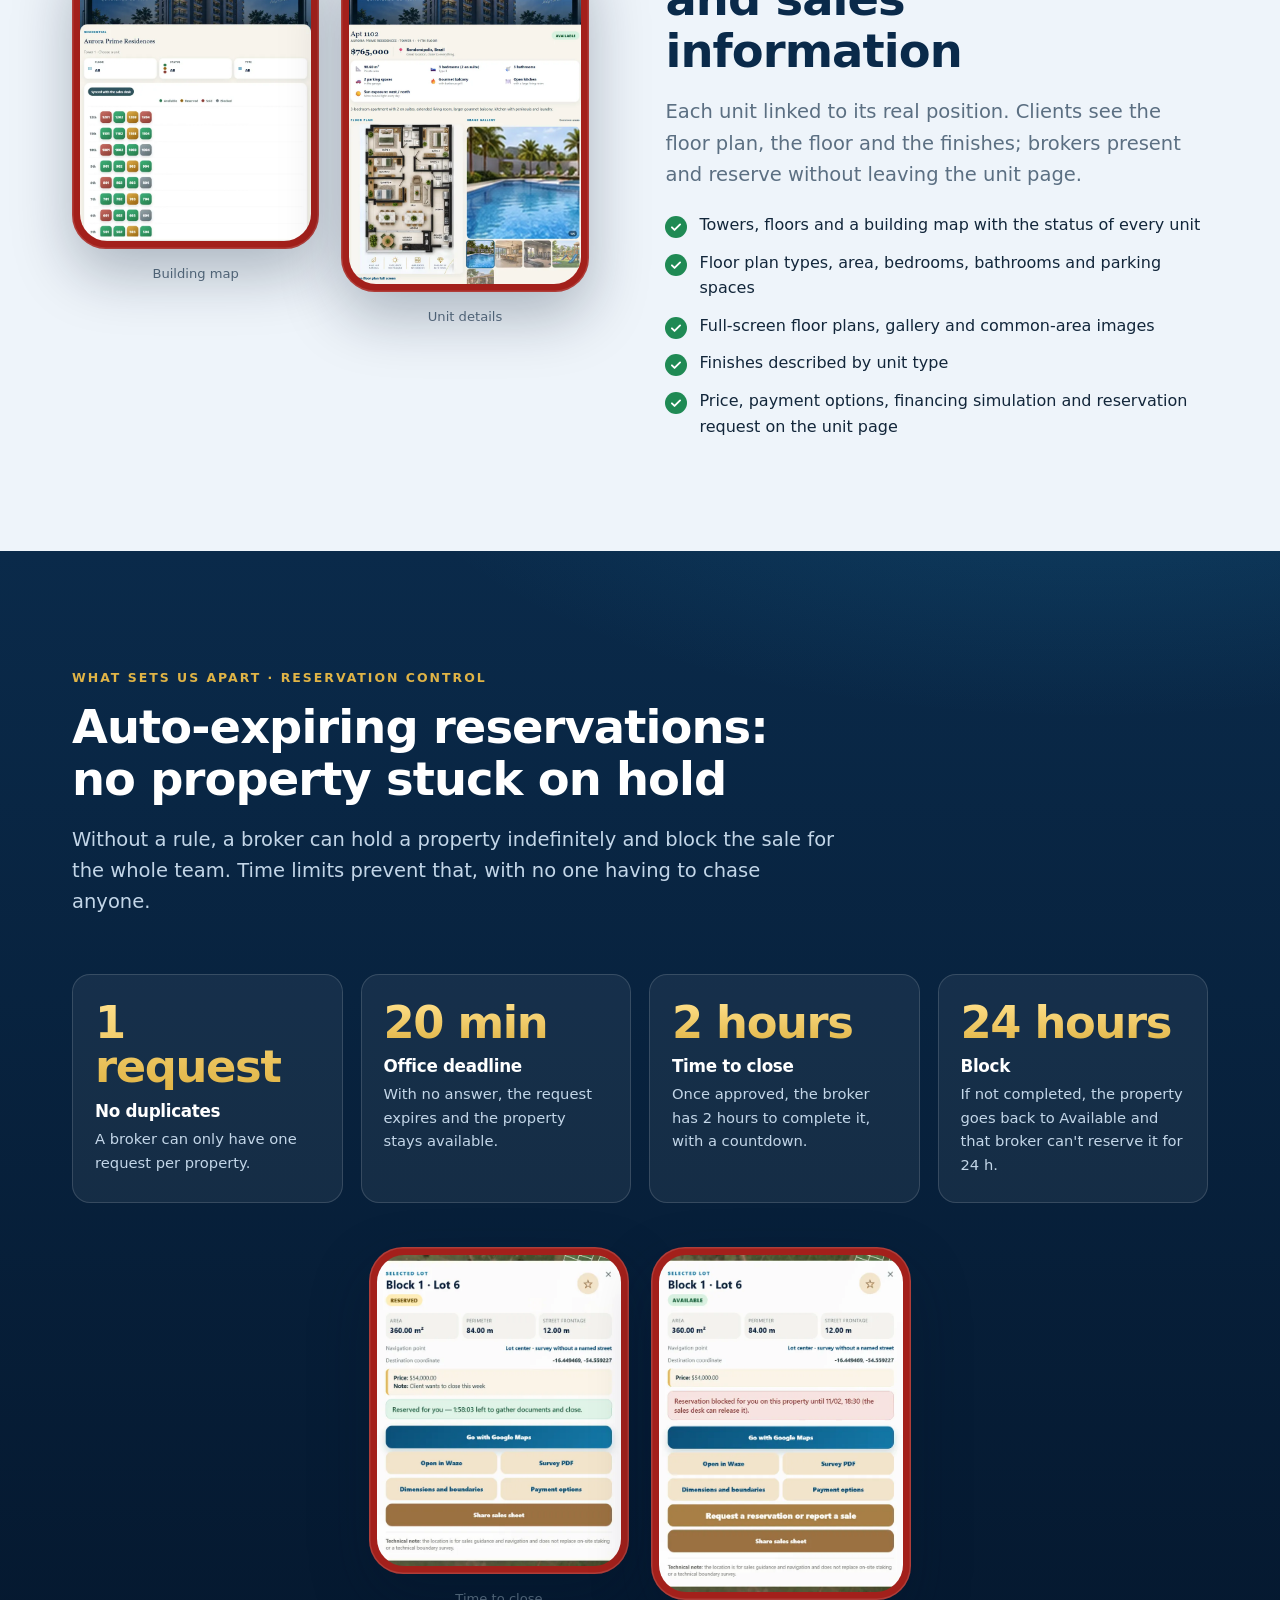
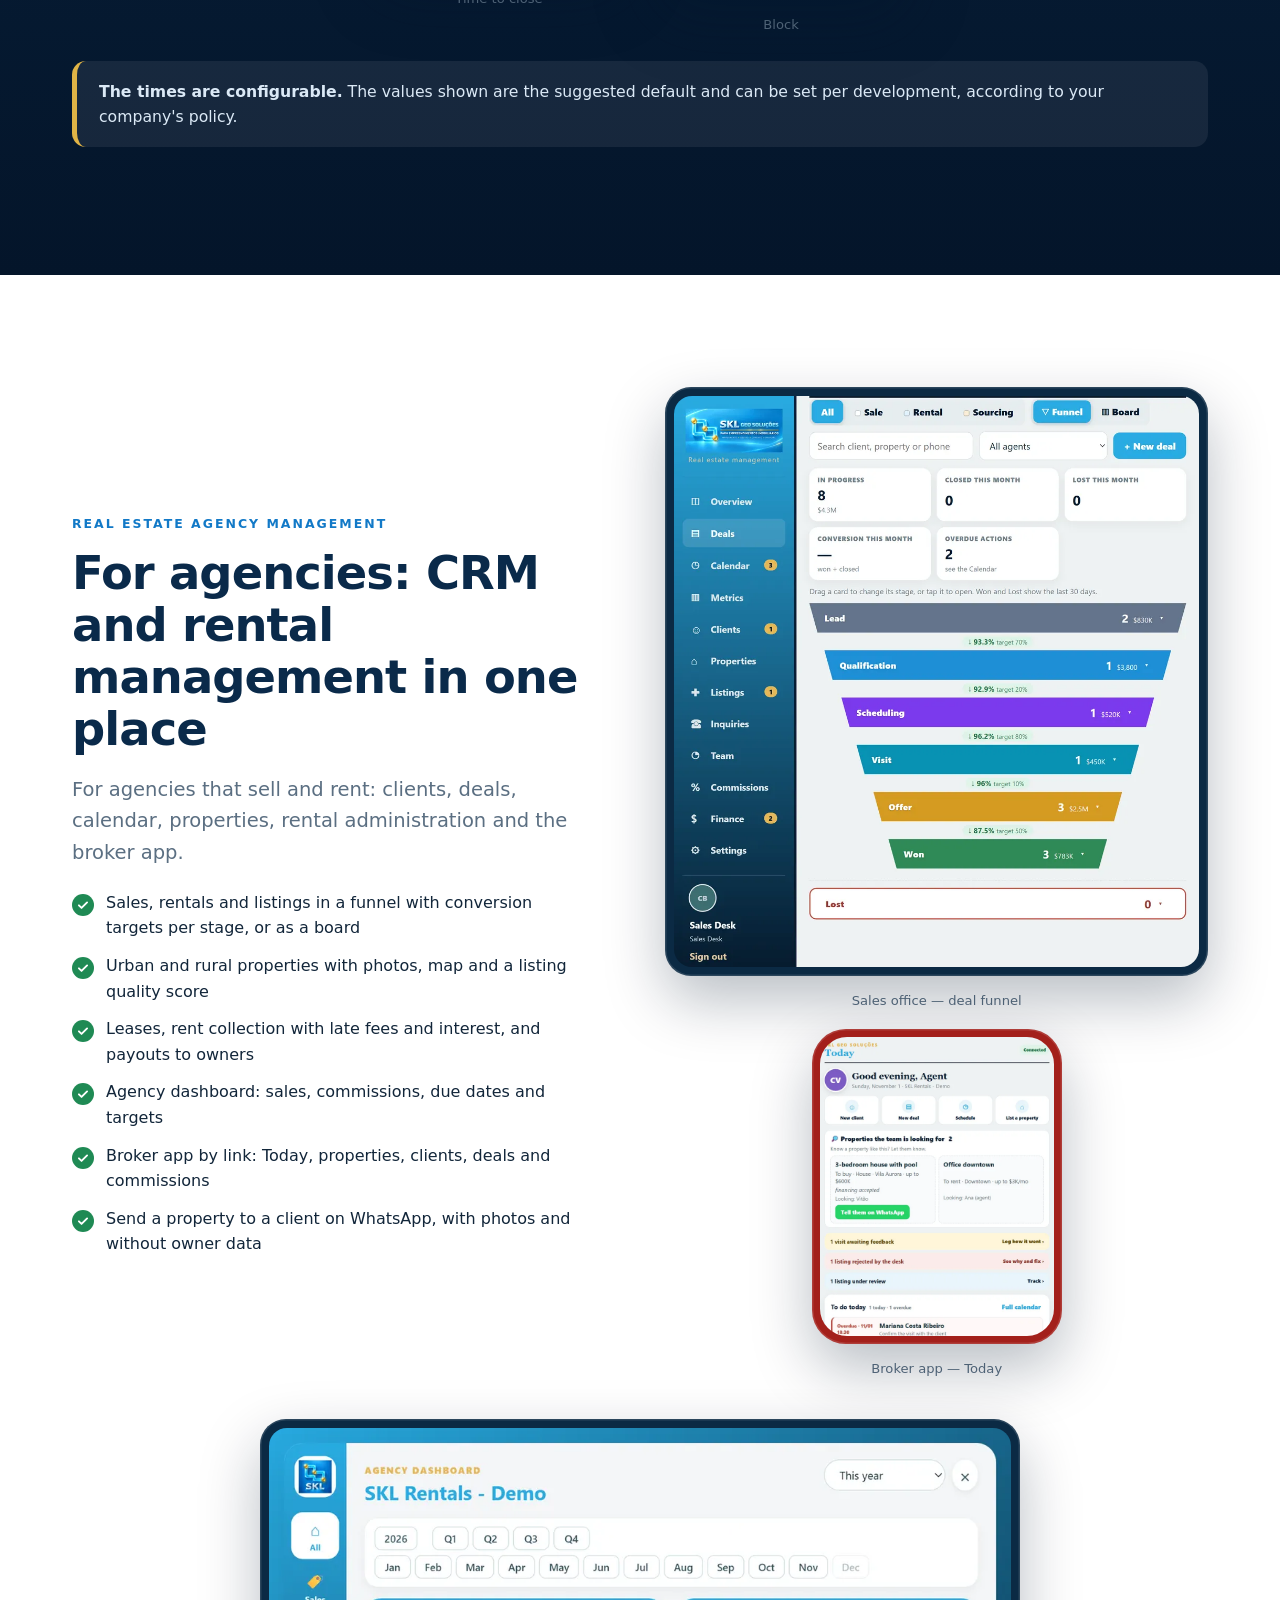
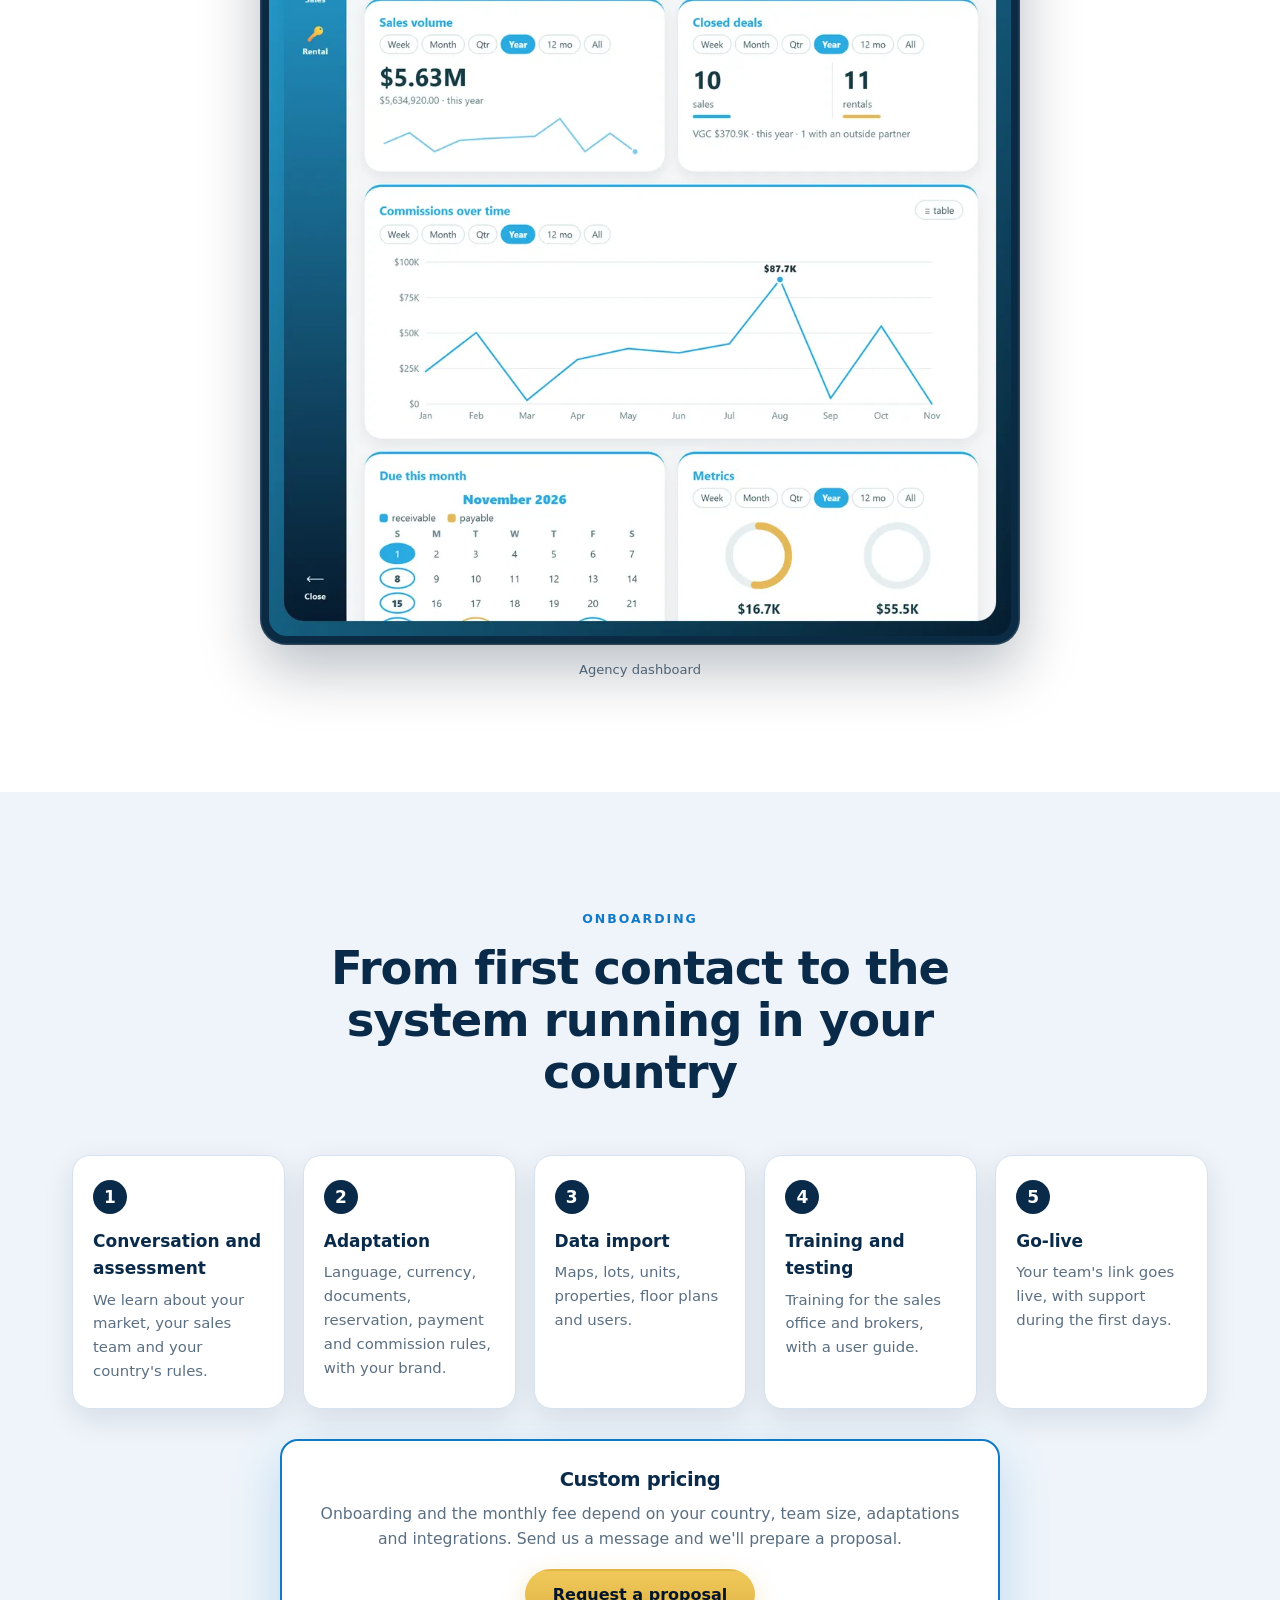
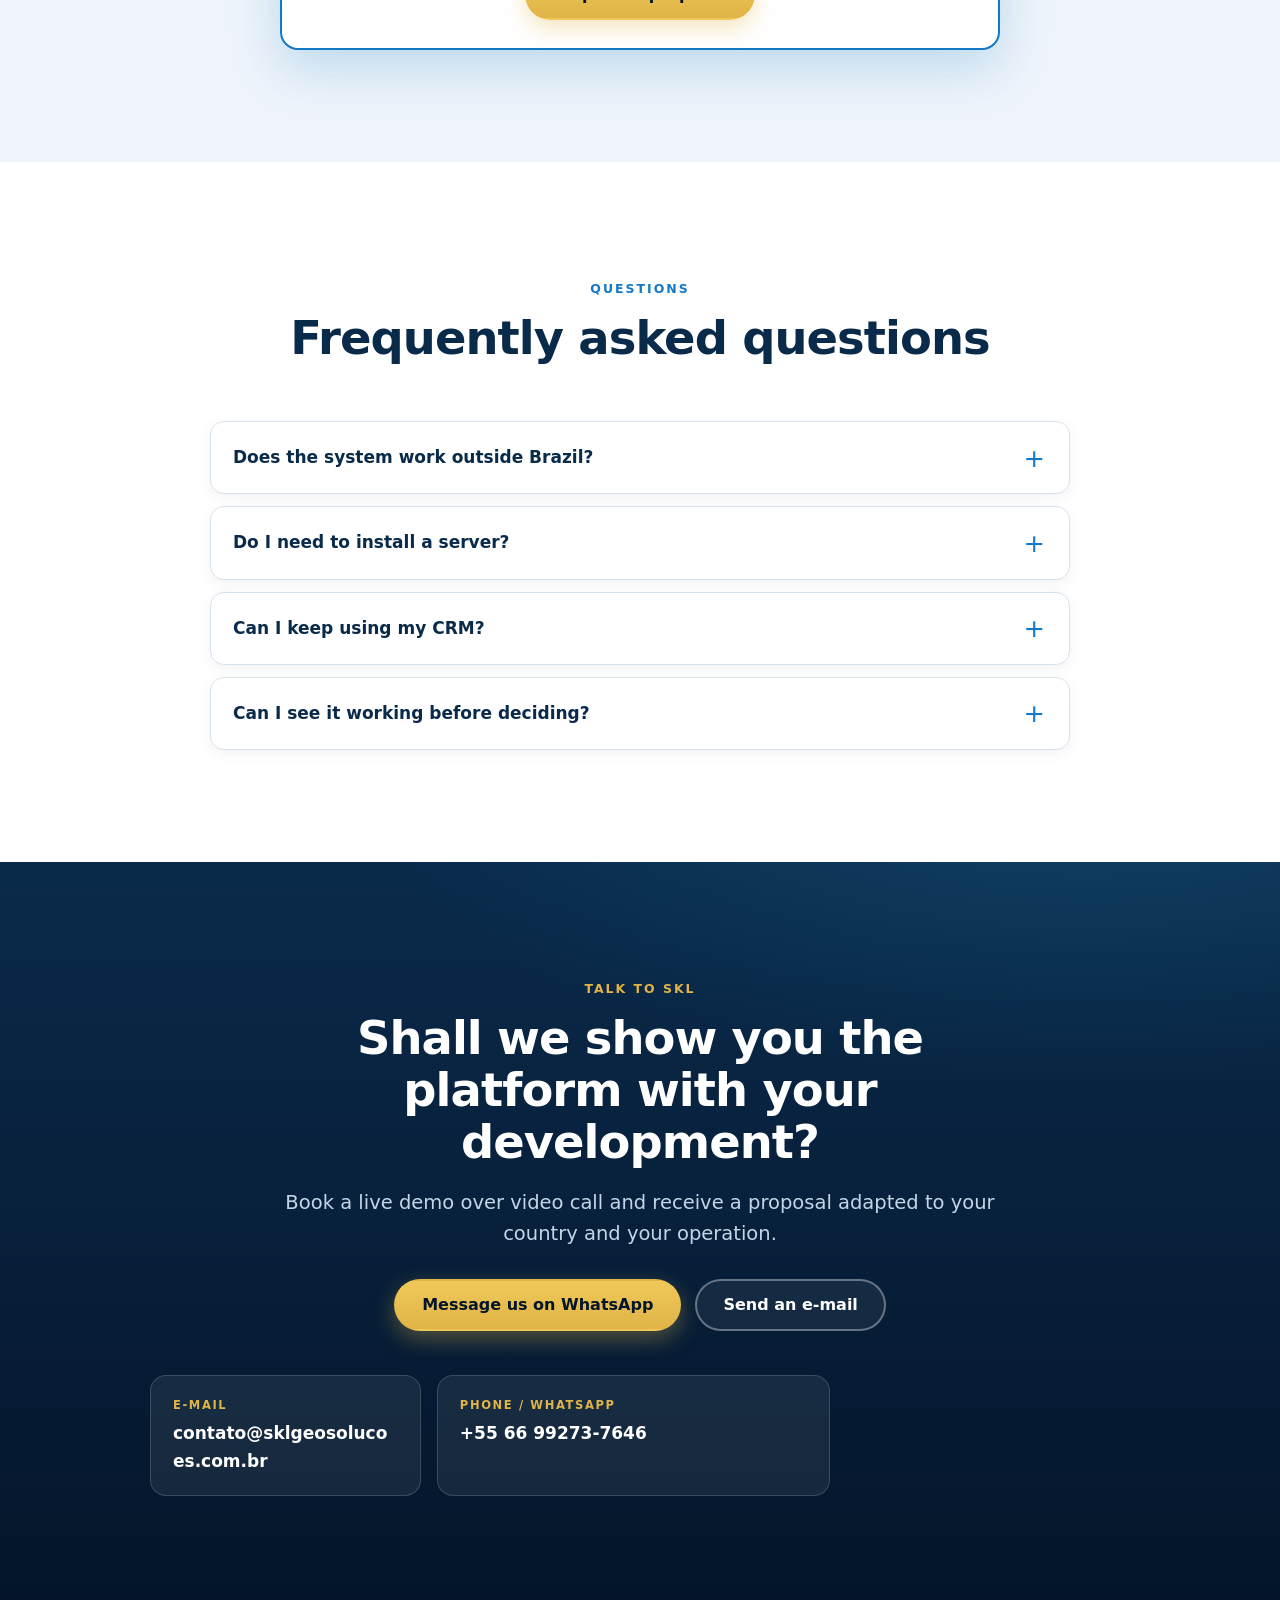
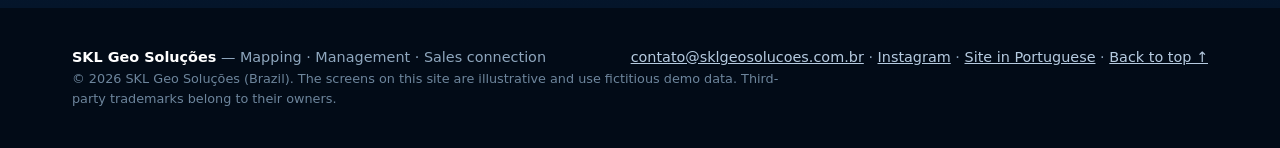
==== commit 86d5e503: "Telefone/WhatsApp de contato novo: (66) 99273-7646 Co-Authored-By: Claude Opus 5.5 <noreply@anthropi" ====
--- a/en/index.html
+++ b/en/index.html
@@ -23,7 +23,7 @@
 <meta name="twitter:card" content="summary_large_image">
 <script>document.documentElement.className += ' js';</script>
 <link rel="stylesheet" href="../style.css">
-<script type="application/ld+json">{"@context":"https://schema.org","@type":"ProfessionalService","name":"SKL Geo Soluções","description":"Software for subdivisions, buildings and agencies: real map, live inventory, auto-expiring reservations and CRM, adapted to your country's rules.","url":"https://sklgeosolucoes.com.br/en/","email":"contato@sklgeosolucoes.com.br","telephone":"+55 66 99612-1567","image":"https://sklgeosolucoes.com.br/assets/og-image.jpg","inLanguage":"en"}</script>
+<script type="application/ld+json">{"@context":"https://schema.org","@type":"ProfessionalService","name":"SKL Geo Soluções","description":"Software for subdivisions, buildings and agencies: real map, live inventory, auto-expiring reservations and CRM, adapted to your country's rules.","url":"https://sklgeosolucoes.com.br/en/","email":"contato@sklgeosolucoes.com.br","telephone":"+55 66 99273-7646","image":"https://sklgeosolucoes.com.br/assets/og-image.jpg","inLanguage":"en"}</script>
 <script type="application/ld+json">{"@context":"https://schema.org","@type":"FAQPage","mainEntity":[{"@type":"Question","name":"Does the system work outside Brazil?","acceptedAnswer":{"@type":"Answer","text":"Yes. The platform runs in the cloud and is adapted during onboarding to your country's language, currency, documents and real estate rules. Today the interface is in Portuguese; the version in your language is part of the proposal."}},{"@type":"Question","name":"Do I need to install a server?","acceptedAnswer":{"@type":"Answer","text":"No. The system runs in the cloud and your team just signs in. Brokers use a link on iPhone, Android and computers."}},{"@type":"Question","name":"Can I keep using my CRM?","acceptedAnswer":{"@type":"Answer","text":"Yes. Where there is an integration, your CRM stays the official source and SKL turns that data into a visual, operational tool. Each integration is assessed case by case."}},{"@type":"Question","name":"Can I see it working before deciding?","acceptedAnswer":{"@type":"Answer","text":"Yes. We run a live demo over video call, with the application working, and you receive a tailored proposal."}}]}</script>
 </head>
 <body>
@@ -63,7 +63,7 @@
       <h1>From the map to the reservation, <em>in one place.</em></h1>
       <p class="sub">A sales operations and visual management platform for real estate, delivered with your company's name, logo and colors — and adapted to your country's language and real estate rules.</p>
       <div class="cta-row">
-        <a class="btn btn--primary" href="https://wa.me/5566996121567?text=Hello!%20I%20would%20like%20to%20book%20a%20demo%20of%20the%20SKL%20platform." target="_blank" rel="noopener">Book a demo</a>
+        <a class="btn btn--primary" href="https://wa.me/5566992737646?text=Hello!%20I%20would%20like%20to%20book%20a%20demo%20of%20the%20SKL%20platform." target="_blank" rel="noopener">Book a demo</a>
         <a class="btn btn--ghost" href="#your-country">See how it works</a>
       </div>
       <div class="chips">
@@ -208,7 +208,7 @@
     <div class="card plan plan--hl reveal" style="max-width:720px;margin:30px auto 0;text-align:center">
       <h3>Custom pricing</h3>
       <p>Onboarding and the monthly fee depend on your country, team size, adaptations and integrations. Send us a message and we'll prepare a proposal.</p>
-      <p style="margin-top:18px"><a class="btn btn--primary" href="https://wa.me/5566996121567?text=Hello!%20I%20would%20like%20a%20proposal%20for%20the%20SKL%20platform%20for%20my%20country." target="_blank" rel="noopener">Request a proposal</a></p>
+      <p style="margin-top:18px"><a class="btn btn--primary" href="https://wa.me/5566992737646?text=Hello!%20I%20would%20like%20a%20proposal%20for%20the%20SKL%20platform%20for%20my%20country." target="_blank" rel="noopener">Request a proposal</a></p>
     </div>
   </div>
 </section>
@@ -231,12 +231,12 @@
     <h2>Shall we show you the platform with your development?</h2>
     <p class="lead">Book a live demo over video call and receive a proposal adapted to your country and your operation.</p>
     <div class="cta-row">
-      <a class="btn btn--primary" href="https://wa.me/5566996121567?text=Hello!%20I%20would%20like%20to%20book%20a%20demo%20of%20the%20SKL%20platform." target="_blank" rel="noopener">Message us on WhatsApp</a>
+      <a class="btn btn--primary" href="https://wa.me/5566992737646?text=Hello!%20I%20would%20like%20to%20book%20a%20demo%20of%20the%20SKL%20platform." target="_blank" rel="noopener">Message us on WhatsApp</a>
       <a class="btn btn--ghost" href="mailto:contato@sklgeosolucoes.com.br?subject=SKL%20platform%20demo">Send an e-mail</a>
     </div>
     <div class="contact-cards">
       <div><small>E-mail</small><a href="mailto:contato@sklgeosolucoes.com.br">contato@sklgeosolucoes.com.br</a></div>
-      <div><small>Phone / WhatsApp</small><a href="tel:+5566996121567">+55 66 99612-1567</a></div>
+      <div><small>Phone / WhatsApp</small><a href="tel:+5566992737646">+55 66 99273-7646</a></div>
     </div>
   </div>
 </section>
@@ -253,7 +253,7 @@
   </div>
 </footer>
 
-<a class="wa-float btn btn--primary btn--sm" href="https://wa.me/5566996121567?text=Hello!%20I%20would%20like%20to%20know%20more%20about%20the%20SKL%20platform." target="_blank" rel="noopener" aria-label="WhatsApp">WhatsApp</a>
+<a class="wa-float btn btn--primary btn--sm" href="https://wa.me/5566992737646?text=Hello!%20I%20would%20like%20to%20know%20more%20about%20the%20SKL%20platform." target="_blank" rel="noopener" aria-label="WhatsApp">WhatsApp</a>
 
 <script src="../site.js" defer></script>
 </body>
